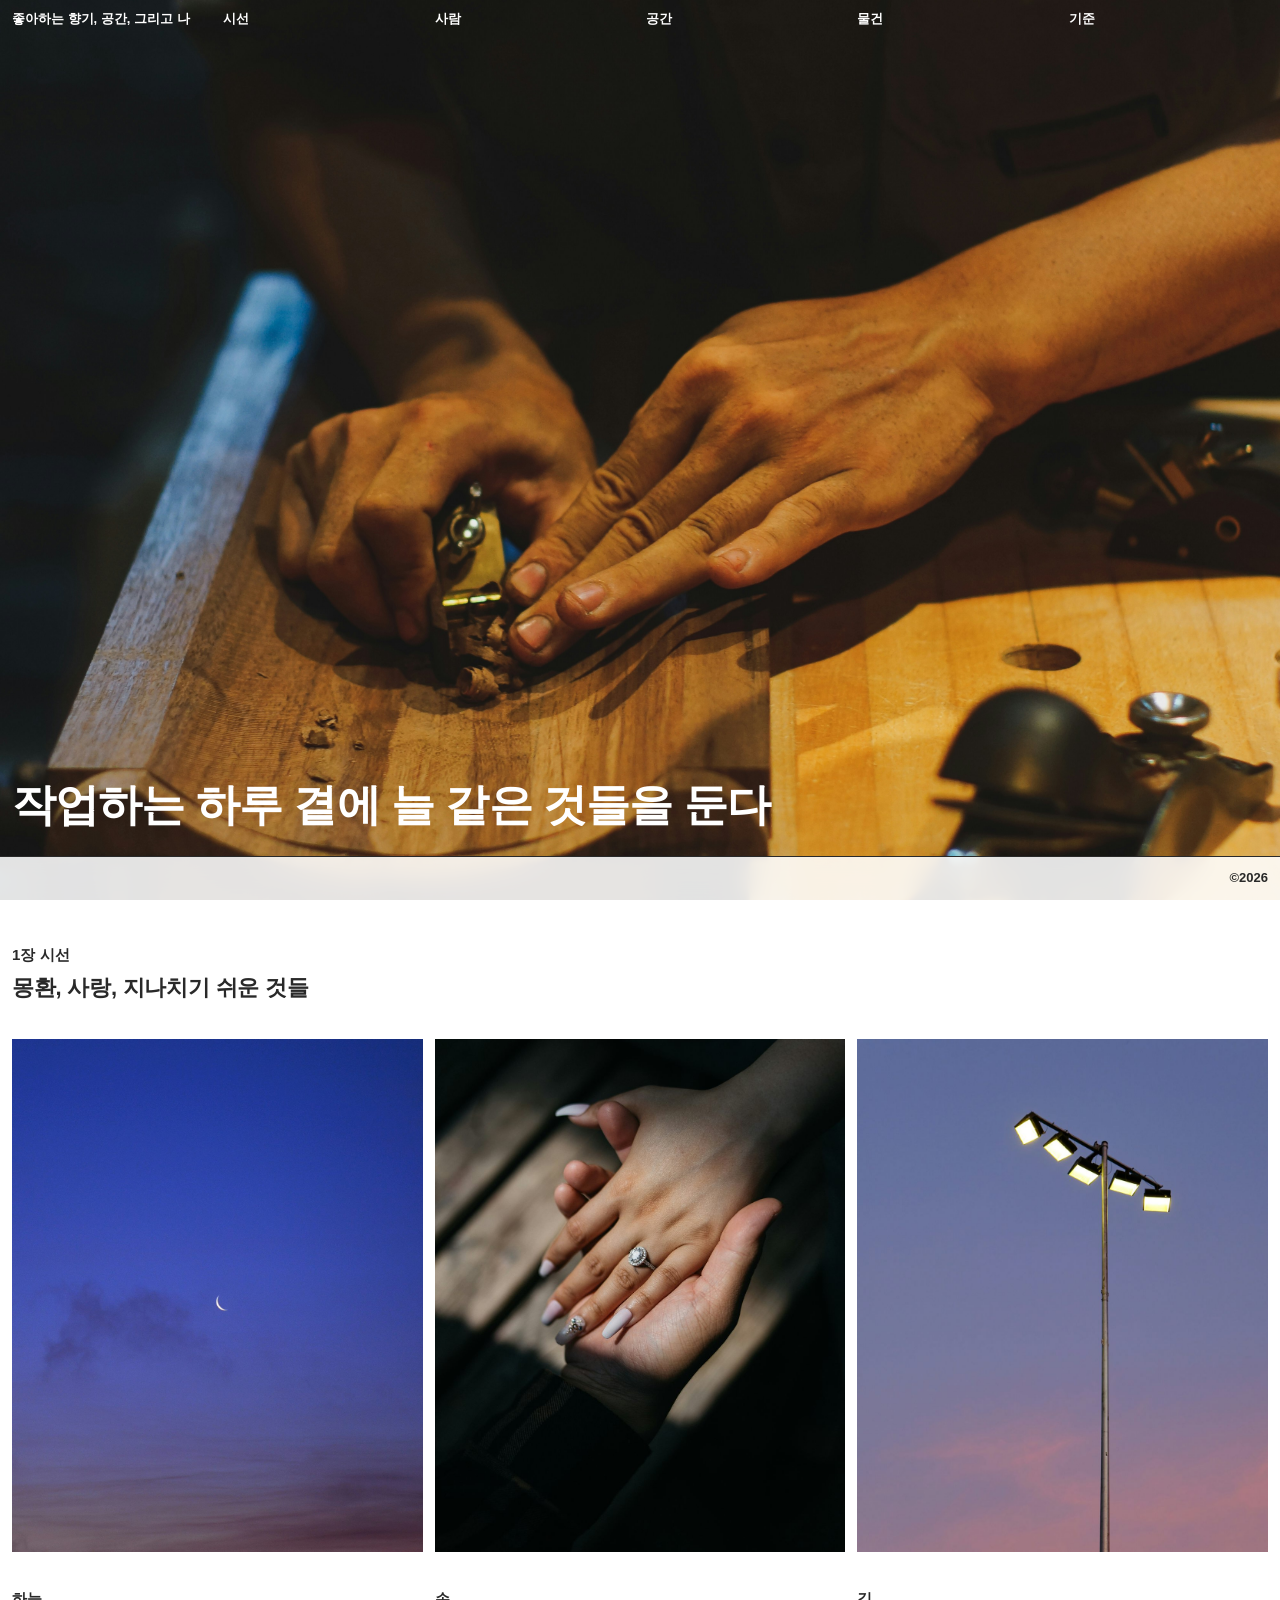
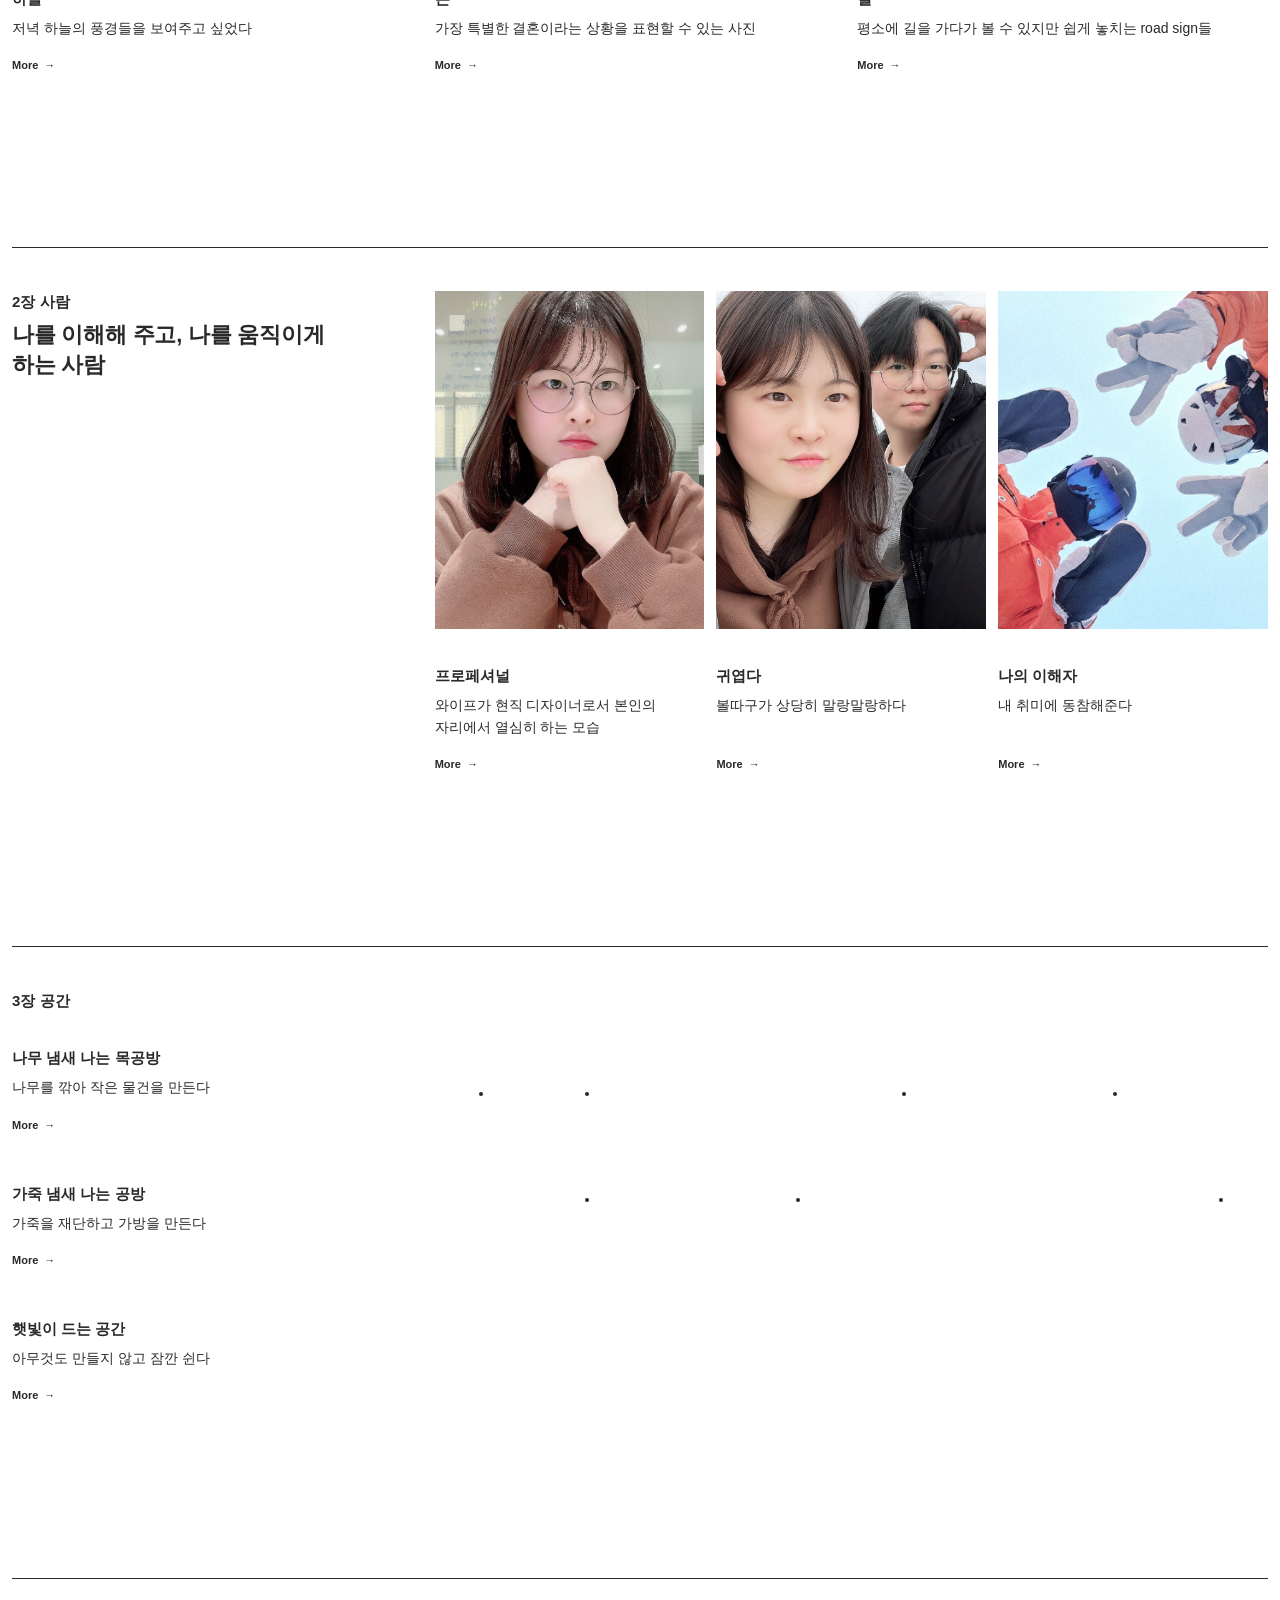
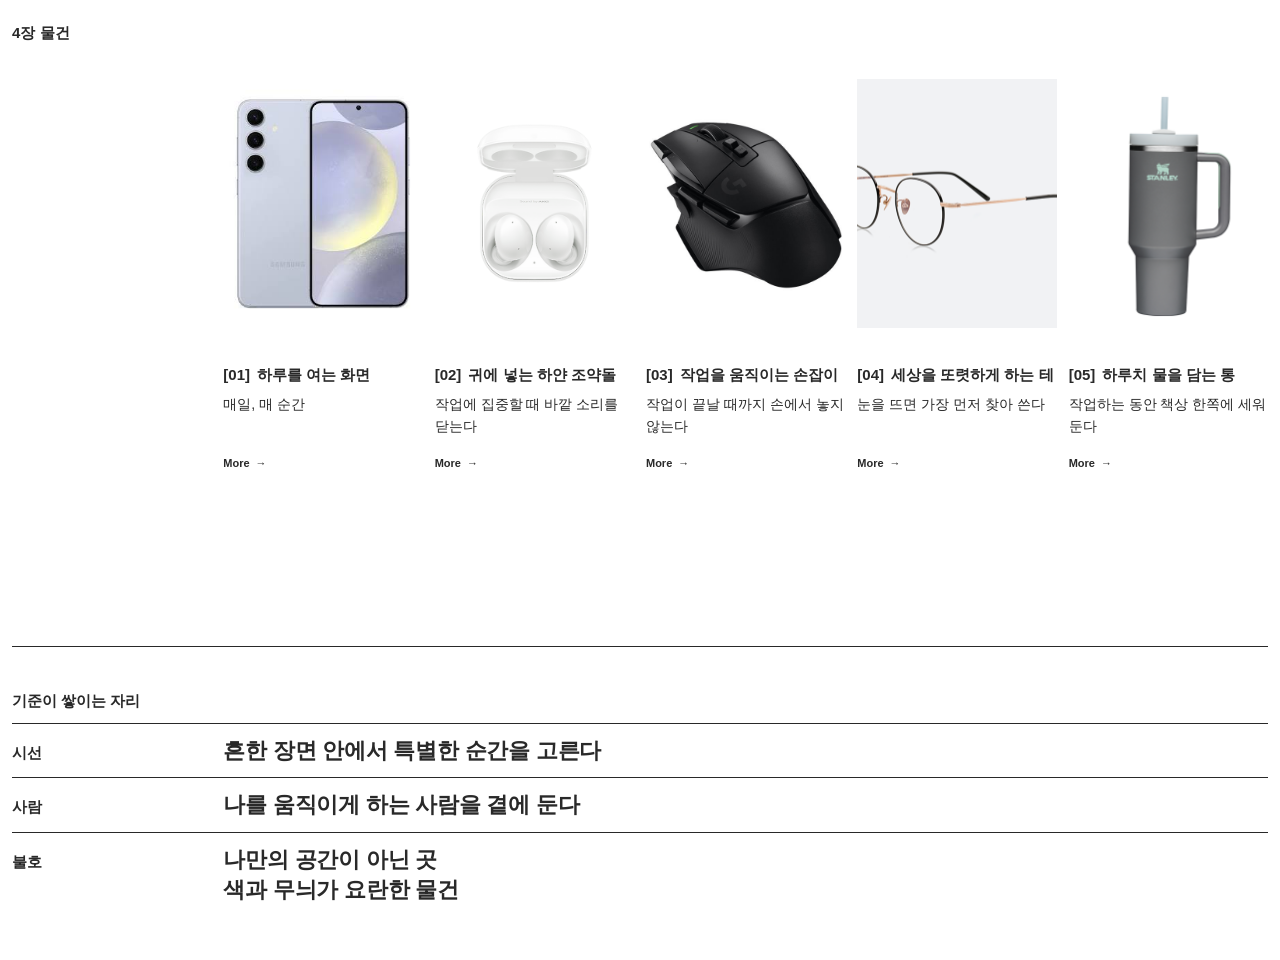
==== index.html @ 12210a61 "7주 첫 배포" ====
<!doctype html>
<html lang="ko">
<head>
<meta charset="utf-8">
<meta name="viewport" content="width=device-width, initial-scale=1">
<title>좋아하는 향기, 공간, 그리고 나 — 나의 취향 아카이브</title>
<meta name="description" content="손으로 무언가를 끝까지 만들어 보는 사람">
<meta property="og:type" content="website">
<meta property="og:title" content="좋아하는 향기, 공간, 그리고 나 — 나의 취향 아카이브">
<meta property="og:description" content="손으로 무언가를 끝까지 만들어 보는 사람">
<meta property="og:image" content="assets/space1_01.jpg">
<link rel="preconnect" href="https://fonts.googleapis.com">
<link rel="preconnect" href="https://fonts.gstatic.com" crossorigin>
<link rel="stylesheet" href="https://cdn.jsdelivr.net/gh/orioncactus/pretendard@v1.3.9/dist/web/variable/pretendardvariable-dynamic-subset.min.css">
<link rel="stylesheet" href="https://fonts.googleapis.com/css2?family=Newsreader:opsz,wght@6..72,400&family=Noto+Serif+KR:wght@400;600&family=IBM+Plex+Mono:wght@400;600&family=Nanum+Gothic+Coding:wght@400;700&family=Jua&family=Gowun+Dodum&display=swap">
<link rel="stylesheet" href="tokens.css">
<link rel="stylesheet" href="style.css">
<link rel="stylesheet" href="my-style.css">
</head>
<body>

<!-- 상단 고정 바 — 왼쪽 사이트 제목 · 오른쪽 장 메뉴 다섯 칸. 첫 화면 사진 위에선 글자색을 사진 명도로(§I-6), 본문 위에선 바탕 면 88% + 흐림(§I-5) -->
<header class="ca-gnb">
  <div class="ca-gnb-row">
    <p class="ca-gnb-name"><a href="#top">좋아하는 향기, 공간, 그리고 나</a></p>
    <nav class="ca-menu" aria-label="장">
      <a href="#s2">시선</a>
      <a href="#s3">사람</a>
      <a href="#s4">공간</a>
      <a href="#s5">물건</a>
      <a href="#s6">기준</a>
    </nav>
  </div>
</header>

<!-- ① 첫 화면 — 사진이 여백 없이 화면 가득, 그 위 아래쪽 왼쪽에 대표 제목 -->
<div class="ca-top ca-top--hero" id="top">
  <figure class="ca-hero ca-hero--full"><img src="assets/space1_01.jpg" width="4000" height="6000" alt="첫 화면 나무 냄새 나는 목공방 사진 1"></figure>
  <div class="ca-hero-t">
    <h1 class="ca-h1">작업하는 하루 곁에 늘 같은 것들을 둔다</h1>
  </div>
</div>

<main>

  <!-- ③ 1장 시선 — 묶음마다 카드 하나(사진 최대 5장). 4주 묶음 기획 의도가 한 문장뿐이라 .ca-why 하나로 둔다(카드 서브카피 · 상세 모두 이 문장) -->
  <section class="ca-sec" id="s2" aria-labelledby="s2-t">
    <div class="ca-head ca-row"><h2 class="ca-label" id="s2-t">1장 시선</h2>
      <p class="ca-lead">몽환, 사랑, 지나치기 쉬운 것들</p>
    </div>
    <div class="ca-track">
      <article class="ca-card">
        <div class="ca-cap"><h3 class="ca-name"><button class="ca-open" type="button">하늘</button></h3>
        </div>
        <div class="ca-body">
          <figure class="ca-fig"><img src="assets/w04_sky01_unknown_unknown.jpg" width="1600" height="1600" alt="1장 시선 하늘 사진 1"></figure>
          <figure class="ca-fig"><img src="assets/w04_sky02_unknown_unknown.jpg" width="1600" height="1600" alt="1장 시선 하늘 사진 2"></figure>
          <figure class="ca-fig"><img src="assets/w04_sky03_unknown_unknown.jpg" width="1554" height="1600" alt="1장 시선 하늘 사진 3"></figure>
          <figure class="ca-fig"><img src="assets/w04_sky04_unknown_unknown.jpg" width="1600" height="1600" alt="1장 시선 하늘 사진 4"></figure>
          <figure class="ca-fig"><img src="assets/w04_sky05_unknown_unknown.jpg" width="1600" height="1464" alt="1장 시선 하늘 사진 5"></figure>
          <p class="ca-why">저녁 하늘의 풍경들을 보여주고 싶었다</p>
        </div>
      </article>
      <article class="ca-card">
        <div class="ca-cap"><h3 class="ca-name"><button class="ca-open" type="button">손</button></h3>
        </div>
        <div class="ca-body">
          <figure class="ca-fig"><img src="assets/w04_hand01_unknown_unknown.jpg" width="1067" height="1600" alt="1장 시선 손 사진 1"></figure>
          <figure class="ca-fig"><img src="assets/w04_hand02_unknown_unknown.jpg" width="1068" height="1600" alt="1장 시선 손 사진 2"></figure>
          <figure class="ca-fig"><img src="assets/w04_hand03_unknown_unknown.jpg" width="1600" height="1600" alt="1장 시선 손 사진 3"></figure>
          <figure class="ca-fig"><img src="assets/w04_hand04_unknown_unknown.jpg" width="1067" height="1600" alt="1장 시선 손 사진 4"></figure>
          <figure class="ca-fig"><img src="assets/w04_hand05_unknown_unknown.jpg" width="1067" height="1600" alt="1장 시선 손 사진 5"></figure>
          <p class="ca-why">가장 특별한 결혼이라는 상황을 표현할 수 있는 사진</p>
        </div>
      </article>
      <article class="ca-card">
        <div class="ca-cap"><h3 class="ca-name"><button class="ca-open" type="button">길</button></h3>
        </div>
        <div class="ca-body">
          <figure class="ca-fig"><img src="assets/w04_road01_unknown_unknown.jpg" width="1092" height="1600" alt="1장 시선 길 사진 1"></figure>
          <figure class="ca-fig"><img src="assets/w04_road02_unknown_unknown.jpg" width="1600" height="1600" alt="1장 시선 길 사진 2"></figure>
          <figure class="ca-fig"><img src="assets/w04_road03_unknown_unknown.jpg" width="1594" height="1600" alt="1장 시선 길 사진 3"></figure>
          <figure class="ca-fig"><img src="assets/w04_road04_unknown_unknown.jpg" width="1600" height="1600" alt="1장 시선 길 사진 4"></figure>
          <figure class="ca-fig"><img src="assets/w04_road05_unknown_unknown.jpg" width="1580" height="1600" alt="1장 시선 길 사진 5"></figure>
          <p class="ca-why">평소에 길을 가다가 볼 수 있지만 쉽게 놓치는 road sign들</p>
        </div>
      </article>
    </div>
  </section>

  <!-- ④ 2장 사람 — 왼쪽 4단 = 장 이름 · 큰 문장 | 오른쪽 = 이유 카드 셋 -->
  <section class="ca-sec ca-split" id="s3" aria-labelledby="s3-t">
    <div class="ca-head ca-row"><h2 class="ca-label" id="s3-t">2장 사람</h2>
      <p class="ca-lead">나를 이해해 주고, 나를 움직이게 하는 사람</p>
    </div>
    <div class="ca-grid ca-row">
      <article class="ca-card">
        <div class="ca-cap"><h3 class="ca-name"><button class="ca-open" type="button">프로페셔널</button></h3>
          <p class="ca-when">와이프가 현직 디자이너로서 본인의 자리에서 열심히 하는 모습</p>
        </div>
        <div class="ca-body">
          <figure class="ca-fig"><img src="assets/w05_kakaotalk_20260929_103738686_18.jpg" width="2800" height="1576" alt="2장 사람 프로페셔널 사진 1"></figure>
          <p class="ca-why">그 모습을 보면 나도 자극을 받아 열심히 하게 된다</p>
        </div>
      </article>
      <article class="ca-card">
        <div class="ca-cap"><h3 class="ca-name"><button class="ca-open" type="button">귀엽다</button></h3>
          <p class="ca-when">볼따구가 상당히 말랑말랑하다</p>
        </div>
        <div class="ca-body">
          <figure class="ca-fig"><img src="assets/w05_kakaotalk_20260929_104147875_10.jpg" width="3840" height="2160" alt="2장 사람 귀엽다 사진 1"></figure>
          <p class="ca-why">다람쥐 같다</p>
        </div>
      </article>
      <article class="ca-card">
        <div class="ca-cap"><h3 class="ca-name"><button class="ca-open" type="button">나의 이해자</button></h3>
          <p class="ca-when">내 취미에 동참해준다</p>
        </div>
        <div class="ca-body">
          <figure class="ca-fig"><img src="assets/w05_kakaotalk_20260929_104147875_21.png" width="1182" height="934" alt="2장 사람 나의 이해자 사진 1"></figure>
          <p class="ca-why">나의 취미, 생각, 성격 등을 이해해주고 배려해주는 것이 너무 고맙다</p>
        </div>
      </article>
    </div>
  </section>

  <!-- ⑤ 3장 공간 — 왼쪽 공간 목록(이름 · 서브카피 · More) | 오른쪽 사진을 작은 정사각 칸에 흩어 둠. 칸 클릭 → 상세 -->
  <section class="ca-sec" id="s4" aria-labelledby="s4-t">
    <div class="ca-head ca-row"><h2 class="ca-label" id="s4-t">3장 공간</h2>
    </div>
    <div class="ca-track" data-scatter>
      <article class="ca-card">
        <div class="ca-cap"><h3 class="ca-name"><button class="ca-open" type="button">나무 냄새 나는 목공방</button></h3>
          <p class="ca-when">나무를 깎아 작은 물건을 만든다</p>
        </div>
        <div class="ca-body">
          <figure class="ca-fig"><img src="assets/space1_01.jpg" width="4000" height="6000" alt="3장 공간 나무 냄새 나는 목공방 사진 1"></figure>
          <figure class="ca-fig"><img src="assets/space1_02.jpg" width="736" height="1097" alt="3장 공간 나무 냄새 나는 목공방 사진 2"></figure>
          <figure class="ca-fig"><img src="assets/space1_03.jpg" width="3456" height="5184" alt="3장 공간 나무 냄새 나는 목공방 사진 3"></figure>
          <p class="ca-why">깎던 물건이 거의 다 모양을 갖췄을 때
완성되어 가는 게 눈에 보이는 뿌듯함을 느끼고 싶어서</p>
        </div>
      </article>
      <article class="ca-card">
        <div class="ca-cap"><h3 class="ca-name"><button class="ca-open" type="button">가죽 냄새 나는 공방</button></h3>
          <p class="ca-when">가죽을 재단하고 가방을 만든다</p>
        </div>
        <div class="ca-body">
          <figure class="ca-fig"><img src="assets/space2_01.jpg" width="408" height="728" alt="3장 공간 가죽 냄새 나는 공방 사진 1"></figure>
          <p class="ca-why">마지막 바느질 한 땀을 남겨 두었을 때
끝내기 직전의 설렘을 조금 더 붙잡고 싶어서</p>
        </div>
      </article>
      <article class="ca-card">
        <div class="ca-cap"><h3 class="ca-name"><button class="ca-open" type="button">햇빛이 드는 공간</button></h3>
          <p class="ca-when">아무것도 만들지 않고 잠깐 쉰다</p>
        </div>
        <div class="ca-body">
          <figure class="ca-fig"><img src="assets/space3_01.jpg" width="735" height="905" alt="3장 공간 햇빛이 드는 공간 사진 1"></figure>
          <figure class="ca-fig"><img src="assets/space3_02.jpg" width="666" height="1000" alt="3장 공간 햇빛이 드는 공간 사진 2"></figure>
          <figure class="ca-fig"><img src="assets/space3_03.jpg" width="4160" height="6240" alt="3장 공간 햇빛이 드는 공간 사진 3"></figure>
          <p class="ca-why">다음 작업을 시작하기 전, 머리를 비우고 싶을 때
햇빛을 받으며 일상의 피로를 풀고 싶어서</p>
        </div>
      </article>
    </div>
  </section>

  <!-- ⑥ 4장 물건 — 카드 다섯, 타이틀 앞 [01]은 시스템이 붙인다. 사진 한마디(figcaption)는 상세에서만 보인다 -->
  <section class="ca-sec" id="s5" aria-labelledby="s5-t">
    <div class="ca-head ca-row"><h2 class="ca-label" id="s5-t">4장 물건</h2>
    </div>
    <div class="ca-track" data-index>
      <article class="ca-card">
        <div class="ca-cap"><h3 class="ca-name"><button class="ca-open" type="button">하루를 여는 화면</button></h3>
          <p class="ca-when">매일, 매 순간</p>
        </div>
        <div class="ca-body">
          <figure class="ca-fig"><img src="assets/obj1_01.jpg" width="547" height="365" alt="4장 물건 하루를 여는 화면 사진 1"><figcaption>연보라 뒷면, 세 개의 눈</figcaption></figure>
          <figure class="ca-fig"><img src="assets/obj1_02.jpg" width="594" height="1176" alt="4장 물건 하루를 여는 화면 사진 2"><figcaption>손에 쥐는 옆선</figcaption></figure>
          <p class="ca-why">하루의 시작과 끝을 이걸로 열고 닫아서</p>
        </div>
      </article>
      <article class="ca-card">
        <div class="ca-cap"><h3 class="ca-name"><button class="ca-open" type="button">귀에 넣는 하얀 조약돌</button></h3>
          <p class="ca-when">작업에 집중할 때 바깥 소리를 닫는다</p>
        </div>
        <div class="ca-body">
          <figure class="ca-fig"><img src="assets/obj2_01.png" width="600" height="600" alt="4장 물건 귀에 넣는 하얀 조약돌 사진 1"><figcaption>뚜껑을 연 순간</figcaption></figure>
          <figure class="ca-fig"><img src="assets/obj2_02.jpg" width="750" height="750" alt="4장 물건 귀에 넣는 하얀 조약돌 사진 2"><figcaption>귀에 들어가기 직전</figcaption></figure>
          <p class="ca-why">귀에 넣는 순간 어디든 나만의 공간이 되어서</p>
        </div>
      </article>
      <article class="ca-card">
        <div class="ca-cap"><h3 class="ca-name"><button class="ca-open" type="button">작업을 움직이는 손잡이</button></h3>
          <p class="ca-when">작업이 끝날 때까지 손에서 놓지 않는다</p>
        </div>
        <div class="ca-body">
          <figure class="ca-fig"><img src="assets/obj3_01.jpg" width="640" height="640" alt="4장 물건 작업을 움직이는 손잡이 사진 1"><figcaption>비스듬히 본 곡선</figcaption></figure>
          <figure class="ca-fig"><img src="assets/obj3_02.webp" width="2500" height="2160" alt="4장 물건 작업을 움직이는 손잡이 사진 2"><figcaption>초록 불이 켜진 순간</figcaption></figure>
          <p class="ca-why">끝까지 해내는 동안 작업을 이걸로 움직여서</p>
        </div>
      </article>
      <article class="ca-card">
        <div class="ca-cap"><h3 class="ca-name"><button class="ca-open" type="button">세상을 또렷하게 하는 테</button></h3>
          <p class="ca-when">눈을 뜨면 가장 먼저 찾아 쓴다</p>
        </div>
        <div class="ca-body">
          <figure class="ca-fig"><img src="assets/obj4_01.png" width="1000" height="1000" alt="4장 물건 세상을 또렷하게 하는 테 사진 1"><figcaption>금빛 다리, 검은 테</figcaption></figure>
          <figure class="ca-fig"><img src="assets/obj4_02.jpg" width="860" height="860" alt="4장 물건 세상을 또렷하게 하는 테 사진 2"><figcaption>같은 모양, 다른 세 색</figcaption></figure>
          <p class="ca-why">이걸 써야 세상이 제대로 보여서</p>
        </div>
      </article>
      <article class="ca-card">
        <div class="ca-cap"><h3 class="ca-name"><button class="ca-open" type="button">하루치 물을 담는 통</button></h3>
          <p class="ca-when">작업하는 동안 책상 한쪽에 세워 둔다</p>
        </div>
        <div class="ca-body">
          <figure class="ca-fig"><img src="assets/obj5_01.png" width="1000" height="1000" alt="4장 물건 하루치 물을 담는 통 사진 1"><figcaption>가득 채운 아침</figcaption></figure>
          <figure class="ca-fig"><img src="assets/obj5_02.jpg" width="800" height="500" alt="4장 물건 하루치 물을 담는 통 사진 2"><figcaption>나란히 선 세 개의 통</figcaption></figure>
          <p class="ca-why">한 번 채우면 작업이 끝날 때까지 다시 일어나지 않아도 돼서</p>
        </div>
      </article>
    </div>
  </section>

  <!-- ⑦ 기준이 쌓이는 자리 — 장 키워드별 기준 한 줄. 6주(공간) 기준 한 줄은 미정이라 줄째 비움. 7주(물건)는 회고 뒤 채움 -->
  <section class="ca-sec" id="s6" aria-labelledby="s6-t">
    <div class="ca-head ca-row"><h2 class="ca-label" id="s6-t">기준이 쌓이는 자리</h2></div>
    <dl class="ca-rows">
      <div class="ca-r ca-row"><dt>시선</dt><dd>흔한 장면 안에서 특별한 순간을 고른다</dd></div>
      <div class="ca-r ca-row"><dt>사람</dt><dd>나를 움직이게 하는 사람을 곁에 둔다</dd></div>
      <!-- 7주 기준 줄: 회고 뒤 <div class="ca-r ca-row"><dt>물건</dt><dd>…</dd></div> 로 되살림 -->
      <div class="ca-r ca-row"><dt>불호</dt><dd>나만의 공간이 아닌 곳<br>색과 무늬가 요란한 물건</dd></div>
    </dl>
  </section>
</main>

<!-- 하단 고정 바 — Email · Instagram 칸은 주제카드/07주.md 칸 배정표대로 기본 삭제(공개 주소라 연락처를 싣지 않음). ©연도만 -->
<footer class="ca-bar-b">
  <p class="ca-gnb-c" lang="en">©2026</p>
</footer>

<script src="sig.js"></script>
</body>
</html>
---- tokens.css ----
/* 카드형 · tokens.css v2.0 (아카이브 전체 시스템)
   레퍼런스 Jack McEntee (jackentee.com) 홈 · List · Info · 작업 상세 실측값(2026-10-07) → EXTRACTION.md §1.
   학생은 이 파일을 고치지 않는다. hex 는 이 파일과 my-style.css 에만 있다.
   색(--ca-paper 등)은 sig.js 가 --my-bg / --my-point 에서 다시 계산해 덮어쓴다. 아래 색은 JS 가 없을 때의 대체값. */
:root {
  /* ── 레퍼런스 원색 (body 배경 · --black) ── */
  --ca-ref-paper: #FFFFFF;   /* body rgb(255,255,255) */
  --ca-ref-ink: #292929;     /* 글자·선 --black rgb(41,41,41) */

  /* ── 색 (sig.js 가 덮어쓴다) ── */
  --ca-paper: var(--ca-ref-paper);
  --ca-ink: var(--ca-ref-ink);
  --ca-point: var(--ca-ref-ink);       /* 원본에 포인트 색 없음 → 기본은 먹 */
  --ca-on-point: var(--ca-ref-paper);
  --ca-plane: color-mix(in srgb, var(--ca-ink) 6%, var(--ca-paper));   /* 사진 없는 판 */

  /* ── 선 ── */
  --ca-hair: 1px;            /* .5px solid (1배 화면에서 1px) */
  --ca-bar: 2px;             /* 진행 막대 · 고른 칸 선 1.25px */
  --ca-dim: .5;              /* 열리지 않은 카드 캡션 opacity .5 */

  /* ── 판 · 격자 ── */
  --ca-gut: 12px;            /* 화면 가장자리 padding 12px (1280 · 390 같음) */
  --ca-cols: 12;             /* 12단 격자 — 단 폭 = (100vw − 2×gut − 11×gap) / 12 = 1280에서 93.67px. 원본 4열 = 3단. 390은 4단(style.css) */
  --ca-gap: 12px;            /* 4열 grid gap 12px */
  --ca-menu-h: 39px;         /* 하단 고정 메뉴 높이 38.5px */

  /* ── 그룹핑 간격 (브리프 §I-1) — 장 안 최대 = s2, 장 사이 = s3 ≥ 장 안 최대 × 4 (2026-10-07 regroup) ── */
  --ca-s1: 12px;             /* 라벨↔내용 (캡션 padding 12px) */
  --ca-s2: 36px;             /* 장 안 블록 사이 (머리 줄 → 카드 줄 → 큰 문장). 장 안에서 이보다 큰 간격은 쓰지 않는다 */
  --ca-s3: 160px;            /* 장 사이만 (원 홈 작업 사이 256px → 한글 판면 160). 이전 96 은 장 안 108 보다 작아 장 경계가 사라졌다 */

  /* ── 장 머리 2단계 — 선·사진과의 거리는 넓게, 같은 묶음 안 글끼리는 좁게 ── */
  --ca-hd1: 44px;            /* 장 시작 굵은 선 ↔ 장 이름 (390 30) */
  --ca-hd2: 8px;             /* 장 이름 ↔ 큰 문장 */

  /* ── 카드 안 간격 3단계 (2026-10-07 교수 지시) — 사진–글 > 설명–More > 제목–설명 ── */
  --ca-c1: 36px;             /* 사진 ↔ 제목(글 묶음) — 넓게 (390 26) */
  --ca-c2: 8px;              /* 제목 ↔ 설명(본 것·해석) — 좁게, 한 묶음 */
  --ca-c3: 16px;             /* 설명 ↔ More — 중간 */
  --ca-sub: 14px; --ca-sub-lh: 1.6;   /* 카드 서브카피 — 모든 카드 같은 단계, 2줄 상한 */
  --ca-gnb-h: 41px;          /* 상단 고정 바 높이 (sig.js 가 실제 높이로 덮어쓴다) */

  /* ── 글자 (1280 / 390 은 style.css) — 한글 값. 영문 라벨 값은 따로 ── */
  --ca-h1: 44px;  --ca-h1-lh: 1.25;  --ca-h1-ls: -.02em;   /* 원 Info 문장 51.2/51.2 */
  --ca-list: 56px; --ca-list-lh: 1.15; --ca-list-ls: -.02em; /* 원 List 76.8/69.12 */
  --ca-state: 32px; --ca-state-lh: 1.35;                    /* 원 상세 리드 25.6 ~ 문장 51.2 사이 */
  --ca-d-why: 40px; --ca-d-why-lh: 1.3;                     /* 상세 큰 문장 (원 51.2) */
  --ca-lead: 22px; --ca-lead-lh: 1.55;                      /* 장 문장 (원 리드 25.6/28.16) */
  --ca-body: 15px; --ca-body-lh: 1.7;                       /* 본문 (원 12/14.4 → 한글 본문) */
  --ca-name: 15px; --ca-name-lh: 1.4;                       /* 캡션 이름 (원 12px 대문자 세리프) */
  --ca-when: 13px; --ca-when-lh: 1.55;                      /* 캡션 둘째 줄 (원 12px 고딕 분류) */
  --ca-label: 13px;                                         /* 영문 고정 라벨 (원 12/13.2) */
  --ca-bar-lh: 1.1;  --ca-bar-ls: 0;                        /* 위·아래 고정 바 글자 — 두 바가 같은 값을 쓴다 */
  --ca-num: 11px;                                           /* [01] (원 10~12px 세리프 숫자) */
  --ca-small: 12px;

  /* ── 움직임 (원 --easing_1 · --easing_2) ── */
  --ca-e1: cubic-bezier(.3, 0, .2, .9);
  --ca-e2: cubic-bezier(.45, .22, 0, .95);
  --ca-t-slide: .85s;        /* project_wrapper left·width */
  --ca-t-cap: .5s;           /* 캡션 opacity */
  --ca-t-fade: .35s;         /* 사진 opacity · 화면 바꿈 cross_fade */
  --ca-t-line: .25s;         /* 메뉴·필터 선 */
  --ca-t-nudge: .35s;        /* 메뉴 글자 6px 밀림 */
  --ca-delay: .55s;          /* 사진 등장 지연 .55/.6/.65 */
}
---- style.css ----
/* 카드형 · style.css v2.0 — 구성. 값은 tokens.css, 학생 값은 my-style.css, 동작은 sig.js.
   Jack McEntee 의 규칙: 12px 가장자리 · 4열 12px 격자 · 캡션(이름 / 둘째 줄) + 아래 선 · 원본 비율 사진(자르지 않음) ·
   열린 카드 하나만 3열로 · 큰 문장 · 화면 아래 고정 메뉴. 색 hex 0, 서체는 아래 짝에서만. */

/* ── 서체 짝 (--my-type → html.t-*) — 본문 기본 고딕(§I-4) ── */
:root { --ca-f-head: 'Pretendard Variable', Pretendard, sans-serif; --ca-f-body: 'Pretendard Variable', Pretendard, sans-serif;
  --ca-f-num: 'Newsreader', 'Noto Serif KR', serif; --ca-w-head: 600; --ca-w-disp: 700; --ca-w-body: 400; }
.t-serif { --ca-f-head: 'Noto Serif KR', serif; --ca-f-body: 'Noto Serif KR', serif; --ca-w-disp: 600; }
.t-mono { --ca-f-head: 'IBM Plex Mono', 'Nanum Gothic Coding', monospace; --ca-f-body: 'IBM Plex Mono', 'Nanum Gothic Coding', monospace; --ca-f-num: 'IBM Plex Mono', monospace; --ca-w-disp: 600; }
.t-hand { --ca-f-head: 'Jua', sans-serif; --ca-f-body: 'Gowun Dodum', sans-serif; --ca-w-head: 400; --ca-w-disp: 400; }

/* ── 390 크기 · 밀도 ── */
@media (max-width: 768px) {
  :root { --ca-h1: 30px; --ca-h1-lh: 1.35; --ca-list: 34px; --ca-list-lh: 1.2; --ca-state: 22px; --ca-d-why: 26px; --ca-d-why-lh: 1.4;
    --ca-lead: 18px; --ca-body: 14px; --ca-s1: 10px; --ca-s2: 30px; --ca-s3: 104px; --ca-c1: 26px; --ca-hd1: 30px; }
}
.d0 { --ca-gap: 20px; --ca-s1: 16px; --ca-s2: 48px; --ca-s3: 192px; }
.d2 { --ca-gap: 8px; --ca-s1: 8px; --ca-s2: 24px; --ca-s3: 128px; --ca-name: 16px; --ca-when: 14px; --ca-body: 16px; --ca-lead: 24px; }
@media (max-width: 768px) { .d0 { --ca-s3: 128px; } .d2 { --ca-s3: 88px; --ca-lead: 19px; } }

/* ── 바탕 ── */
*, *::before, *::after { box-sizing: border-box; }
html { background: var(--ca-paper); -webkit-text-size-adjust: 100%; scroll-behavior: auto; }
body { margin: 0; background: var(--ca-paper); color: var(--ca-ink); font: var(--ca-w-body) var(--ca-body)/var(--ca-body-lh) var(--ca-f-body);
  word-break: keep-all; overflow-wrap: break-word; -webkit-font-smoothing: antialiased; overflow-x: clip; padding-bottom: var(--ca-menu-h); }   /* --ca-menu-h = 하단 고정 바 실제 높이(sig.js). 마지막 장은 바 위 선에 붙어 닫힌다 */
h1, h2, h3, p, figure, ol, ul, dl, dd { margin: 0; padding: 0; }
ol, ul { list-style: none; }
a { color: inherit; text-decoration: none; }
button { font: inherit; color: inherit; background: none; border: 0; padding: 0; margin: 0; text-align: left; cursor: pointer; }
img { display: block; width: 100%; height: auto; }
::selection { background: var(--ca-ink); color: var(--ca-paper); }
:focus-visible { outline: 2px solid var(--ca-point); outline-offset: 3px; }
.note { font: 400 var(--ca-small)/1.5 var(--ca-f-body); padding: 0 var(--ca-gut) 12px; opacity: var(--ca-soft, .7); }
section[id], header[id], div[id] { scroll-margin-top: calc(var(--ca-gnb-h) + 12px); }   /* 앵커 이동 때 상단 고정 바에 가리지 않게 */

/* 공통 4열 줄 */
.ca-row { display: grid; grid-template-columns: repeat(4, minmax(0, 1fr)); gap: var(--ca-gap); align-items: start; }
.ca-n { font: 400 var(--ca-num)/1.3 var(--ca-f-num); letter-spacing: .02em; font-variant-numeric: tabular-nums; white-space: nowrap; }
.ca-lbl { font: var(--ca-w-head) var(--ca-label)/1.3 var(--ca-f-head); }

/* ── ① 첫 화면 (원 Info: 위 캡션 줄 → 큰 문장 → 사진) ── */
.ca-top { padding: var(--ca-s1) var(--ca-gut) 0; }
.ca-top .ca-row > * { padding-bottom: var(--ca-s1); border-bottom: var(--ca-hair) solid var(--ca-ink); min-height: 100%; }
.ca-h1 { margin-top: var(--ca-s1); max-width: 1100px; font: var(--ca-w-disp) var(--ca-h1-fit, var(--ca-h1))/var(--ca-h1-lh) var(--ca-f-head); letter-spacing: var(--ca-h1-ls); text-wrap: balance; }
.ca-hero { margin-top: calc(var(--ca-s2) * 2); }
.ca-hero.is-tall { width: calc((100% - var(--ca-gap)) / 2); }
.ca-hero img { object-fit: contain; }
/* 첫 화면 사진: 여백 없이 화면 가득으로 시작 (2026-10-07 교수 지시) */
.ca-hero.ca-hero--full { margin: 0; width: 100%; height: 100vh; height: 100svh; }
.ca-hero.ca-hero--full img { display: block; width: 100%; height: 100%; object-fit: cover; }
.ca-top--hero { position: relative; height: 100vh; height: 100svh; padding: 0; overflow: hidden; }
.ca-top--hero .ca-hero--full { position: absolute; inset: 0; height: 100%; }
/* 히어로 글자 층 — 위 캡션 줄 · 아래쪽 왼쪽 대표 제목(하단 메뉴 높이 + 24px 위). 색은 sig.js 가 사진 명도로(--ca-hero-c), 애매하면 바탕색 판(.is-plate) */
.ca-hero-t { position: absolute; inset: 0; z-index: 1; display: flex; flex-direction: column; padding: var(--ca-s1) var(--ca-gut) calc(var(--ca-menu-h) + 24px); color: var(--ca-paper); }
.ca-hero-t .ca-row > *, .ca-hero-t .ca-h1 { color: var(--ca-hero-c, inherit); }
.ca-top--hero .ca-row > * { border-bottom-color: currentColor; }
.ca-hero-t .ca-h1 { margin-top: auto; }
.ca-hero-t .ca-row.is-plate { margin: calc(var(--ca-s1) * -1) calc(var(--ca-gut) * -1) 0; padding: var(--ca-s1) var(--ca-gut) 0; background: var(--ca-paper); }
.ca-hero-t .ca-row.is-plate > * { color: var(--ca-ink); }
.ca-h1-in { -webkit-box-decoration-break: clone; box-decoration-break: clone; }
.ca-h1.is-plate { color: var(--ca-ink); }
.ca-h1.is-plate .ca-h1-in { background: var(--ca-paper); padding: 0 .12em; margin-left: -.12em; }   /* 줄마다 바탕색 판(그라데이션 없음) */
.ca-top--hero + main > .ca-sec:first-child { margin-top: var(--ca-s3); }

/* ── 장 공통 머리 (모든 장 같은 문법: 위 굵은 선(진행 막대·현재 메뉴와 같은 2px) → 장 이름 → 장 문장, 왼쪽에 위아래로 쌓기 → 아래 선) ── */
.ca-sec { margin-top: var(--ca-s3); padding: 0 var(--ca-gut); }   /* 장 사이 = s3 만. 장 안은 s2 이하 */
.ca-head { display: block; padding-top: var(--ca-hd1); border-top: var(--ca-hair) solid var(--ca-ink); }   /* 2026-10-07 교수 지시: 장 구분선 더 얇게 2px → 1px */   /* 장 머리: 굵은 선 —(넓게 hd1)— [장 이름 —(좁게 hd2)— 큰 문장] */   /* 장 머리 선 = 위 2px 하나만(아래 선 삭제, 2026-10-07) */
.ca-label { font: var(--ca-w-head) var(--ca-name)/var(--ca-name-lh) var(--ca-f-head); }
.ca-lead { margin-top: var(--ca-hd2); font: var(--ca-w-head) var(--ca-lead)/var(--ca-lead-lh) var(--ca-f-head); letter-spacing: -.01em; max-width: 36em; text-wrap: pretty; }

/* (들어가는 말 장 목록 .ca-list 는 2026-10-07 삭제 — 하단 고정 메뉴가 대신한다) */

/* ── 카드 (모든 장 같은 부품: 캡션 → 사진 1~2장 원본 비율 → 글) ── */
.ca-cap { position: relative; padding-bottom: var(--ca-s1); cursor: pointer; }   /* 캡션과 사진 사이 선 없음 — 간격(s1)만(2026-10-07). 진행 막대(.ca-timer)만 캡션 아래에 찬다 */
.ca-name { font: var(--ca-w-head) var(--ca-name)/var(--ca-name-lh) var(--ca-f-head); letter-spacing: -.005em; }
.ca-open { position: relative; display: block; width: 100%; }
.ca-open::after { content: ""; position: absolute; inset: -10px 0; }   /* 누르는 면 41px — 배치·간격에는 영향 없음 */
.ca-when { margin-top: var(--ca-c2); font: var(--ca-w-body) var(--ca-when)/var(--ca-when-lh) var(--ca-f-body); }
.ca-body { display: grid; grid-template-columns: repeat(3, minmax(0, 1fr)); gap: var(--ca-gap); align-items: start; padding-top: var(--ca-c1); }   /* 4장 줄: 캡션(위) ↔ 사진 = c1 */
.ca-figs { display: contents; }
.ca-fig { min-width: 0; cursor: pointer; }
.ca-fig:nth-of-type(n+3) { display: none; }              /* 카드에는 앞 두 장, 나머지는 상세에서 */
.ca-fig img { object-fit: contain; }
.ca-fig figcaption { display: none; }                    /* 사진 한마디는 상세에서 */
.ca-txt { grid-column: span var(--ca-why-span, 1); min-width: 0; }
.ca-why { max-width: 36em; font: var(--ca-w-body) var(--ca-body)/var(--ca-body-lh) var(--ca-f-body); white-space: pre-line; }
.ca-more { display: inline-flex; align-items: center; gap: 8px; min-height: 44px; margin-top: calc(var(--ca-c3) - 12px); font: var(--ca-w-head) var(--ca-label)/1.3 var(--ca-f-head); }
.ca-more::after { content: "→"; transition: transform var(--ca-t-nudge) var(--ca-e2); }
@media (hover: hover) { .ca-more:hover::after { transform: translateX(6px); } }
.ca-timer { position: absolute; left: 0; bottom: calc(var(--ca-bar) / -2); width: 100%; height: var(--ca-bar); background: var(--ca-ink); transform: scaleX(0); transform-origin: 0 50%; pointer-events: none; }

/* 카드 줄 (track) — 4열 위 한 장만 3열로, 다음 장은 넷째 열에 흐리게 */
.ca-track { position: relative; margin-top: var(--ca-s2); height: var(--ca-track-h, auto); overflow: hidden; }
.ca-track .ca-card { position: absolute; top: 0; left: var(--x, 0); width: var(--w, 25%); }
.is-ready .ca-track .ca-card { transition: left var(--ca-t-slide) var(--ca-e2), width var(--ca-t-slide) var(--ca-e2); }
.is-ready .ca-track .ca-card.is-jump { transition: none; }
.ca-track .ca-name, .ca-track .ca-when { opacity: var(--ca-dim); transition: opacity var(--ca-t-cap) var(--ca-e1); }
.ca-track .ca-card:is(.is-on, .is-next) .ca-name, .ca-track .ca-card:is(.is-on, .is-next) .ca-when { opacity: 1; }
.ca-track .ca-body { opacity: 0; visibility: hidden; transition: opacity var(--ca-t-fade) var(--ca-e1), visibility 0s linear var(--ca-t-fade); }
.ca-track .ca-card.is-on .ca-body { opacity: 1; visibility: visible; transition: opacity var(--ca-t-fade) var(--ca-e1) var(--ca-delay), visibility 0s; }
/* 넷째 열 '다음' 카드(항목 4개 이상 줄) — 흐리게 가리지 않고 사진 한 장 + 글 전부. 줄 높이는 sig.js 가 이 모양까지 재서 잘리지 않게 */
.ca-track .ca-card.is-next .ca-body { opacity: 1; visibility: visible; grid-template-columns: minmax(0, 1fr); transition: opacity var(--ca-t-fade) var(--ca-e1) var(--ca-delay), visibility 0s; }
.ca-track .ca-card.is-next .ca-fig:nth-of-type(n+2) { display: none; }
.ca-track .ca-card.is-next .ca-txt { grid-column: auto; }

.ca-track .ca-card.is-on .ca-timer.is-run { animation: ca-timer var(--ca-auto, 5s) linear forwards; }
.ca-track.is-paused .ca-timer.is-run { animation-play-state: paused; }
.ca-track .ca-card.is-on.is-still .ca-timer { transform: scaleX(1); }
@keyframes ca-timer { to { transform: scaleX(1); } }

/* 카드 격자 (2장 사람) — 모두 열린 4열: 1열 소개(About) + 이유 카드 셋(사진 먼저 → 이유 묶음, 위 '모두 연 카드' 규칙) */
.ca-grid { margin-top: var(--ca-s2); }
.ca-grid .ca-body { grid-template-columns: 1fr; }
.ca-grid .ca-txt { grid-column: auto; }
.ca-grid .ca-fig:nth-of-type(n+2) { display: none; }
.ca-intro { font: var(--ca-w-body) var(--ca-body)/var(--ca-body-lh) var(--ca-f-body); }
.ca-grid > .ca-intro, .ca-grid > .ca-card { align-self: start; }

/* 큰 문장 줄 (가져올 한 가지 · 공통점 · 기준 공통점) */
.ca-state { margin-top: var(--ca-s2); padding-top: var(--ca-s1); border-top: var(--ca-hair) solid var(--ca-ink); align-items: first baseline; }
.ca-state .ca-lbl { grid-column: 1; }
.ca-state-t { grid-column: 2 / span 3; font: var(--ca-w-disp) var(--ca-state)/var(--ca-state-lh) var(--ca-f-head); letter-spacing: -.015em; max-width: 30em; text-wrap: pretty; }

/* ── 기준이 쌓이는 자리 — 주차별 줄 (원 List 줄 리듬) ── */
.ca-rows { margin-top: var(--ca-s1); }   /* 머리 → 첫 행도 행과 같은 리듬(2026-10-07) */
.ca-r { padding: var(--ca-s1) 0; border-bottom: var(--ca-hair) solid var(--ca-ink); align-items: first baseline; }
.ca-r:first-child { border-top: var(--ca-hair) solid var(--ca-ink); }   /* 모든 행 같은 높이 · 위아래 선 한 겹씩 */
.ca-r dt { grid-column: 1; font: var(--ca-w-head) var(--ca-name)/var(--ca-name-lh) var(--ca-f-head); }
.ca-wk { margin-left: .5em; font: var(--ca-w-body) var(--ca-num)/1 var(--ca-f-body); opacity: var(--ca-soft, .7); }   /* 주차는 작은 보조 표기 — 줄 이름은 장 키워드 */
.ca-r dd { grid-column: 2 / span 3; font: var(--ca-w-head) var(--ca-lead)/var(--ca-lead-lh) var(--ca-f-head); letter-spacing: -.01em; max-width: 36em; }

/* (끝줄 .ca-foot 는 2026-10-07 삭제 — 내용은 상단 고정 바 .ca-gnb 로 옮김) */


/* ── 상세 (카드를 누르면 바탕색으로 덮였다가 상세가 선다 — 원 작업 페이지) ── */
.ca-detail { position: fixed; inset: 0; z-index: 90; overflow-y: auto; overscroll-behavior: contain; background: var(--ca-paper); color: var(--ca-ink);
  opacity: 0; visibility: hidden; transition: opacity var(--ca-t-fade) var(--ca-e1), visibility 0s linear var(--ca-t-fade); }
.ca-detail.is-on { opacity: 1; visibility: visible; transition: opacity var(--ca-t-fade) var(--ca-e1), visibility 0s; }
.ca-d-in { padding: var(--ca-s1) var(--ca-gut) calc(var(--ca-s2) * 2); }
.ca-d-head > * { padding-bottom: var(--ca-s1); border-bottom: var(--ca-hair) solid var(--ca-ink); min-height: 100%; }
.ca-d-head { align-items: start; }   /* 기준선은 sig.js 가 맞춘다(§I-7) */
.ca-d-name { font: var(--ca-w-head) var(--ca-name)/var(--ca-name-lh) var(--ca-f-head); }
.ca-d-name .ca-n { display: block; margin-bottom: 2px; }
.ca-d-when { grid-column: 2 / span 2; font: var(--ca-w-body) 20px/1.6 var(--ca-f-body); }
.ca-d-x { min-height: 44px; display: flex; align-items: flex-start;   /* 글자 위치는 sig.js 기준선 맞춤(§I-7)이 정한다 */ font: var(--ca-w-head) var(--ca-label)/1.3 var(--ca-f-head); }
.ca-d-x span { transition: transform var(--ca-t-nudge) var(--ca-e2); }
@media (hover: hover) { .ca-d-x:hover span { transform: translateX(6px); } }
.ca-d-why { margin-top: var(--ca-c1); max-width: 75%; font: var(--ca-w-disp) var(--ca-d-why)/var(--ca-d-why-lh) var(--ca-f-head); letter-spacing: -.02em; white-space: pre-line; text-wrap: pretty; }
.ca-d-grid { margin-top: var(--ca-c1); }   /* 상세: 글 ↔ 사진 = c1 */
.ca-d-grid figure { grid-column: span 2; }
.ca-d-grid figure.is-wide { grid-column: span 4; }
.ca-d-grid img { object-fit: contain; }
.ca-d-grid figcaption { margin-top: 6px; font: var(--ca-w-body) var(--ca-when)/var(--ca-when-lh) var(--ca-f-body); }
.ca-d-nav { margin-top: calc(var(--ca-s2) * 2); }
.ca-d-nav button { min-height: 44px; padding-top: var(--ca-s1); border-top: var(--ca-hair) solid var(--ca-ink); display: flex; flex-direction: column; gap: 2px; font: var(--ca-w-head) var(--ca-label)/1.3 var(--ca-f-head); }
.ca-d-nav .ca-d-next { grid-column: 4; }
.ca-d-nav small { font: var(--ca-w-body) var(--ca-when)/1.4 var(--ca-f-body); opacity: var(--ca-soft, .7); }
.ca-d-nav [hidden] { display: none; }
html.ca-lock, html.ca-lock body { overflow: hidden; }

/* ── 이미지 처리 (--my-image) ── */
.i-mono img { filter: grayscale(1); }
.i-tint .ca-fig, .i-tint .ca-hero, .i-tint .ca-d-grid figure { position: relative; }
.i-tint img { filter: grayscale(1); }
.i-tint .ca-fig::after, .i-tint .ca-hero::after, .i-tint .ca-d-grid figure::after { content: ""; position: absolute; inset: 0; background: var(--ca-point); mix-blend-mode: multiply; pointer-events: none; }
.i-tint .ca-d-grid figcaption { position: relative; z-index: 1; background: var(--ca-paper); padding-top: 6px; margin-top: 0; }

/* ── 390 (≤768) ── */
@media (max-width: 768px) {
  .ca-hero.is-tall { width: 100%; }
  .ca-track { height: auto !important; overflow: visible; display: flex; flex-direction: column; gap: var(--ca-s2); }
  .ca-track .ca-card { position: static; width: auto !important; }
  .ca-card { display: flex; flex-direction: column; }
  .ca-body { display: contents; }
  .ca-track .ca-body { opacity: 1; visibility: visible; transition: none; }
  .ca-figs { order: 1; display: flex; gap: var(--ca-gap); margin-bottom: var(--ca-c1); overflow-x: auto; scroll-snap-type: x mandatory; scrollbar-width: none; overscroll-behavior-x: contain; }
  .ca-figs::-webkit-scrollbar { display: none; }
  .ca-figs .ca-fig { display: block; flex: 0 0 calc(100% - var(--ca-gap)); scroll-snap-align: start; }
  .ca-figs .ca-fig:only-child { flex-basis: 100%; }
  .ca-figs .ca-fig img { aspect-ratio: var(--ca-ar, auto); height: auto; object-fit: contain; object-position: left top; }   /* 넘기는 사진 높이 = 첫 사진(아래 빈칸 없음) */
  .ca-cap { order: 2; border-bottom: 0; padding: 0; }      /* 원: 390에서 캡션이 사진 아래(column-reverse) */
  .ca-track .ca-name, .ca-track .ca-when { opacity: 1; }
  .ca-timer { display: none; }
  .ca-txt { order: 3; margin-top: var(--ca-c2); }
  .ca-grid { grid-template-columns: 1fr; row-gap: var(--ca-s2); }
  .ca-grid .ca-figs .ca-fig:nth-of-type(n+2) { display: none; }
  .ca-state, .ca-r { grid-template-columns: 1fr; gap: var(--ca-s1); }
  .ca-state-t, .ca-r dd, .ca-state .ca-lbl, .ca-r dt { grid-column: 1; }
  .ca-d-head { grid-template-columns: 1fr auto; }
  .ca-d-when { grid-column: 1 / -1; grid-row: 2; font-size: 17px; }
  .ca-d-head > .ca-d-name, .ca-d-head > .ca-d-x { border-bottom: 0; padding-bottom: 0; }
  .ca-d-x { grid-column: 2; grid-row: 1; }
  .ca-d-why { max-width: none; }
  .ca-d-grid { grid-template-columns: repeat(2, minmax(0, 1fr)); }
  .ca-d-grid figure { grid-column: span 1; }
  .ca-d-grid figure.is-first { grid-column: span 2; }
  .ca-d-nav { grid-template-columns: 1fr 1fr; }
  .ca-d-nav .ca-d-next { grid-column: 2; }
}

/* ── 움직임 (--my-motion) ── */
.m0 *, .m0 *::before, .m0 *::after { transition: none !important; animation: none !important; }
.m2 .ca-track .ca-card.is-on .ca-fig { animation: ca-rise .9s var(--ca-e2) both; }
.m2 .ca-track .ca-card.is-on .ca-fig:nth-of-type(2) { animation-delay: .08s; }
@keyframes ca-rise { from { transform: translateY(16px) scale(1.03); opacity: 0; } }
.m1 .ca-rv, .m2 .ca-rv { opacity: 0; transform: translateY(var(--ca-rv-y, 12px)); transition: opacity .6s var(--ca-e1), transform .8s var(--ca-e2); }
.m2 { --ca-rv-y: 24px; }
.ca-rv.is-in { opacity: 1; transform: none; }
@media (prefers-reduced-motion: reduce) { *, *::before, *::after { transition: none !important; animation: none !important; } .ca-rv { opacity: 1 !important; transform: none !important; } }

/* ── 번호 줄 (4장 물건 — 원 분류 필터: 위 선 + 이름 + [수]. 장 안에 둔다, 고정 아님) ── */
.ca-index { display: flex; gap: var(--ca-gap); margin-top: var(--ca-s2); }
.ca-index li { flex: 1 1 0; min-width: 0; }
.ca-ix { position: relative; display: flex; justify-content: space-between; gap: 6px; width: 100%; min-height: 44px; padding: var(--ca-s1) 0; border-top: var(--ca-hair) solid var(--ca-ink); }
.ca-ix::before { content: ""; position: absolute; left: 0; top: calc(var(--ca-hair) * -1); width: 100%; border-top: var(--ca-bar) solid var(--ca-ink); opacity: 0; transition: opacity var(--ca-t-line) var(--ca-e1); }
.ca-ix.is-on::before { opacity: 1; }
.ca-ix-t { font: var(--ca-w-head) var(--ca-label)/1.3 var(--ca-f-head); min-width: 0; transition: transform var(--ca-t-nudge) var(--ca-e2); }
@media (hover: hover) { .ca-ix:hover .ca-ix-t { transform: translateX(6px); } }   /* 호버 굵은 선 삭제 — 글자만 움찔(메뉴와 같게, 2026-10-07) */
.ca-index + .ca-track { margin-top: var(--ca-s1); }
@media (max-width: 768px) { .ca-index { display: none; } .ca-index + .ca-track { margin-top: var(--ca-s2); } }

/* ══════ v2.2 (2026-10-07 교수 피드백 묶음) — 12단 격자 · 상하 바 맞바꿈 · 카드 글 구조 · 4장 탭 ══════ */

/* 12단 격자 (1280: 가장자리 12 · 거터 12 · 단 93.67px. 원본 4열 = 3단씩) · 390: 4단 */
:root { --ca-cols: 12; }
@media (max-width: 768px) { :root { --ca-cols: 4; } }
.ca-row { grid-template-columns: repeat(var(--ca-cols), minmax(0, 1fr)); }
.ca-r dt { grid-column: 1 / span 3; }
.ca-r dd { grid-column: 4 / -1; }
.ca-r:last-child { border-bottom: 0; }   /* 마지막 행은 하단 바 위 선이 닫는다 */
main > section:last-child:not(:has(.ca-rows)) { padding-bottom: var(--ca-s2); }

/* 상단 고정 바 — 제목 2단 | 장 메뉴 다섯 칸 × 2단(4장 탭과 같은 세로선). 선 없음, 지금 장 칸만 아래 굵은 선(현재 위치 예외) */
.ca-gnb { position: fixed; left: 0; top: 0; z-index: 60; width: 100%; padding: 0 var(--ca-gut); background: var(--ca-paper); color: var(--ca-ink);
  font: var(--ca-w-head) var(--ca-label)/var(--ca-bar-lh) var(--ca-f-head); letter-spacing: var(--ca-bar-ls); }
.ca-bar-b { position: fixed; left: 0; bottom: 0; z-index: 60; width: 100%; padding: 0 var(--ca-gut); background: var(--ca-paper); color: var(--ca-ink);
  font: var(--ca-w-head) var(--ca-label)/var(--ca-bar-lh) var(--ca-f-head); letter-spacing: var(--ca-bar-ls);
  display: grid; grid-template-columns: repeat(var(--ca-cols), minmax(0, 1fr)); column-gap: var(--ca-gap); box-shadow: inset 0 var(--ca-hair) 0 0 var(--ca-ink); }   /* 위 경계 = 선 하나 */
@supports ((backdrop-filter: blur(1px)) or (-webkit-backdrop-filter: blur(1px))) {
  .ca-gnb, .ca-bar-b { background: color-mix(in srgb, var(--ca-paper) 88%, transparent); -webkit-backdrop-filter: blur(12px); backdrop-filter: blur(12px); }
}
.ca-gnb.on-hero { background: transparent; -webkit-backdrop-filter: none; backdrop-filter: none; color: var(--ca-gnb-c, var(--ca-paper)); }
.ca-gnb-row { display: grid; grid-template-columns: repeat(var(--ca-cols), minmax(0, 1fr)); column-gap: var(--ca-gap); align-items: start; }
.ca-gnb-name { grid-column: 1 / span 2; padding: 12px 0; min-height: 44px; min-width: 0; overflow-wrap: anywhere; }
.ca-gnb .ca-menu { grid-column: 3 / -1; display: grid; grid-template-columns: subgrid; }
.ca-menu a { grid-column: span 2; position: relative; display: block; min-width: 0; padding: 12px 0; min-height: 44px; white-space: nowrap; }
.ca-menu a span { display: inline-block; transition: transform var(--ca-t-nudge) var(--ca-e2); }
/* 현재 위치 = 글자색(먹 / 흐린 먹). 밑줄·굵은 선 쓰지 않음 (2026-10-07 교수 지시) */
/* 상단 장 메뉴: 모든 칸 같은 진한 글자(현재 위치도 색으로 구분하지 않음, 2026-10-07 교수 지시). aria-current는 접근성용으로만 유지 */
.ca-menu a, .ca-menu a.is-on, .ca-menu a[aria-current="true"] { opacity: 1; }
@media (hover: hover) { .ca-menu a:hover span { transform: translateX(6px); } }   /* 호버 = 글자만 움찔 */
.ca-bar-b > * { grid-column: span 4; display: flex; align-items: center; min-height: 44px; padding: 12px 0; min-width: 0; }
.ca-bar-b > .ca-gnb-c { justify-content: flex-end; }   /* ©연도 = 오른쪽 끝. 사진 출처는 화면에 쓰지 않는다(assets/CREDITS.tsv) */
@media (hover: hover) { .ca-bar-b a { transition: transform var(--ca-t-nudge) var(--ca-e2); } .ca-bar-b a:hover { transform: translateX(6px); } }
.ca-top:not(.ca-top--hero) { padding-top: calc(var(--ca-gnb-h) + var(--ca-s2)); }   /* 사진 없는 첫 화면: 바 아래에서 시작 */
@media (max-width: 768px) {
  .ca-gnb-name { grid-column: 1 / -1; padding-bottom: 0; }
  .ca-gnb .ca-menu { grid-column: 1 / -1; display: flex; }   /* 390: 다섯 칸 같은 폭(4단에 5칸은 나눠지지 않아 예외) */
  .ca-gnb .ca-menu a { flex: 1 1 0; }
  .ca-bar-b > :nth-child(1) { grid-column: 1 / span 1; } .ca-bar-b > :nth-child(2) { grid-column: 2 / span 2; } .ca-bar-b > :nth-child(3) { grid-column: 4 / span 1; }
}

/* 상세 — 상단 바 아래 · 하단 바 위에서만 덮는다(두 바는 메인과 같은 자리) */
.ca-detail { inset: var(--ca-gnb-h) 0 var(--ca-menu-h) 0; z-index: 55; }
.ca-d-head { grid-template-columns: repeat(var(--ca-cols), minmax(0, 1fr)); }
.ca-d-name { grid-column: 1 / span 3; } .ca-d-when { grid-column: 4 / span 6; } .ca-d-x { grid-column: 10 / -1; justify-content: flex-end; }
.ca-d-grid figure { grid-column: span 6; } .ca-d-grid figure.is-wide { grid-column: span 12; }
.ca-d-nav .ca-d-prev { grid-column: 1 / span 3; } .ca-d-nav .ca-d-next { grid-column: 10 / -1; }
@media (max-width: 768px) {
  .ca-d-name { grid-column: 1 / span 3; } .ca-d-x { grid-column: 4; } .ca-d-when { grid-column: 1 / -1; grid-row: 2; }
  .ca-d-grid { grid-template-columns: repeat(4, minmax(0, 1fr)); } .ca-d-grid figure { grid-column: span 2; } .ca-d-grid figure.is-first { grid-column: span 4; }
  .ca-d-nav { grid-template-columns: repeat(4, minmax(0, 1fr)); } .ca-d-nav .ca-d-prev { grid-column: 1 / span 2; } .ca-d-nav .ca-d-next { grid-column: 3 / span 2; }
}

/* 카드 글 구조 = 사진 → 타이틀 → 서브카피(한 덩어리, 2줄 상한) → More. '본 것'·'언제·어떻게'(.ca-when)가 있으면 그게 서브카피, 해석·고른 이유(.ca-why)는 상세로 */
.ca-card .ca-when, .ca-card .ca-why { font: var(--ca-w-body) var(--ca-sub)/var(--ca-sub-lh) var(--ca-f-body); max-width: none; white-space: normal; }
.ca-card:has(.ca-when) .ca-why { display: none; }
.ca-card .ca-when { margin-top: var(--ca-c2); }
@media (min-width: 769px) {
  .ca-track.is-all { height: auto; overflow: visible; display: grid; grid-template-columns: repeat(var(--ca-cols), minmax(0, 1fr)); column-gap: var(--ca-gap); align-items: start; }
  .ca-grid { grid-template-columns: repeat(var(--ca-cols), minmax(0, 1fr)); row-gap: 0; }
  .ca-track.is-all .ca-card, .ca-grid > .ca-card { position: static; width: auto; display: grid; grid-template-rows: subgrid; grid-row: span 4; align-items: start; }
  .ca-track.is-all .ca-card { grid-column: span var(--ca-span, 4); }
  .ca-track.is-all.is-five .ca-card:first-child { grid-column: 3 / span 2; }
  .ca-grid > .ca-card { grid-column: span 3; }
  .ca-grid > .ca-intro { grid-column: 1 / span 3; grid-row: 1 / span 4; }   /* 소개 글(라벨 없음) — 윗변 = 사진 윗변 */
  .ca-track.is-all .ca-body, .ca-grid .ca-body, .ca-track.is-all .ca-txt, .ca-grid .ca-txt { display: contents; }
  .ca-track.is-all .ca-figs, .ca-grid .ca-figs { grid-row: 1; display: block; align-self: end; }   /* 사진 아래끝 맞춤 → 모든 카드 사진–타이틀 = c1, 같은 줄 타이틀·More 같은 높이 */
  .ca-track.is-all .ca-fig:nth-of-type(n+2), .ca-grid .ca-fig:nth-of-type(n+2) { display: none; }
  .ca-track.is-all .ca-cap, .ca-grid .ca-cap { grid-row: 2; margin-top: var(--ca-c1); padding: 0; border: 0; }
  .ca-track.is-all .ca-card:not(:has(.ca-fig)) .ca-cap, .ca-grid .ca-card:not(:has(.ca-fig)) .ca-cap { margin-top: 0; }
  .ca-track.is-all .ca-why, .ca-grid .ca-why { grid-row: 3; margin-top: var(--ca-c2); }
  .ca-track.is-all .ca-more, .ca-grid .ca-more { grid-row: 4; justify-self: start; }
  .ca-track.is-all .ca-body { opacity: 1; visibility: visible; }
  .ca-track.is-all .ca-name, .ca-track.is-all .ca-when { opacity: 1; }
}

/* 4장 탭 = 장 머리 안: 장 이름 2단 | 물건 다섯 × 2단 — 아래 카드 다섯(× 2단)과 같은 세로선. 선은 장 머리 위 2px + 지금 칸 아래 2px 뿐 */
.ca-head.has-index { display: grid; grid-template-columns: repeat(var(--ca-cols), minmax(0, 1fr)); column-gap: var(--ca-gap); align-items: first baseline; }
.ca-head.has-index > .ca-label { grid-column: 1 / span 2; grid-row: 1; }
.ca-head.has-index > .ca-index { grid-column: 3 / -1; grid-row: 1; margin-top: 0; display: grid; grid-template-columns: subgrid; row-gap: 0; }
.ca-head.has-index > .ca-index li { grid-column: span 2; }
.ca-head.has-index > .ca-lead { grid-column: 1 / -1; grid-row: 2; }
.ca-head .ca-ix { border-top: 0; padding: 0 0 var(--ca-s1); min-height: 0; align-items: baseline; }
.ca-head .ca-ix-t { font: var(--ca-w-head) var(--ca-name)/var(--ca-name-lh) var(--ca-f-head); }
.ca-head .ca-ix::before { top: auto; bottom: 0; border-top-color: currentColor; }
.ca-head.has-index + .ca-track { margin-top: var(--ca-s2); }
@media (max-width: 768px) {
  .ca-head.has-index > .ca-label { grid-column: 1 / -1; }
  .ca-head.has-index > .ca-index { grid-column: 1 / -1; grid-row: 2; display: flex; flex-wrap: wrap; gap: 0 16px; margin-top: var(--ca-s1); }
  .ca-head.has-index > .ca-lead { grid-row: 3; }
  .ca-head.has-index > .ca-index li { flex: 0 0 auto; }
  .ca-head .ca-ix { min-height: 44px; padding: 12px 0; gap: 6px; }
  .ca-head .ca-ix::before { display: none; }
}

/* 격자 확인용 (?grid 주소에서만 — sig.js 가 붙인다. 학생 화면엔 없다) */
.ca-grid-ov { position: fixed; inset: 0; z-index: 200; pointer-events: none; padding: 0 var(--ca-gut); display: grid; grid-template-columns: repeat(var(--ca-cols), minmax(0, 1fr)); column-gap: var(--ca-gap); }
.ca-grid-ov i { background: color-mix(in srgb, red 12%, transparent); box-shadow: inset 1px 0 0 color-mix(in srgb, red 45%, transparent), inset -1px 0 0 color-mix(in srgb, red 45%, transparent); }


/* 4장 탭 선택 = 글자색(먹 / 회색), 선 쓰지 않음 (2026-10-07). 회색 = --ca-soft(바탕 위 7:1 목표로 sig.js 계산) */
.ca-head .ca-ix { justify-content: flex-start; gap: 7px; color: color-mix(in srgb, currentColor calc(var(--ca-soft, .7) * 100%), transparent); }
.ca-head .ca-ix.is-on { color: inherit; }
.ca-head .ca-ix::before { display: none; }
.ca-head .ca-ix .ca-n { flex: 0 0 auto; }
@media (max-width: 768px) { .ca-head.has-index > .ca-index { gap: 0 24px; } }

@media (max-width: 768px) {
  .ca-grid > * { grid-column: 1 / -1; }   /* 390: 2장 소개 글·이유 카드 = 4단 전폭 */
  .ca-r dt { grid-column: 1 / span 1; } .ca-r dd { grid-column: 2 / -1; }   /* 390 기준 행: 이름 1단 | 문장 3단 */
}

/* ── 섬네일 높이 통일 (2026-10-07 교수 지시: "높이 가변이 어글리") ──
   카드·격자의 첫 사진은 고정 비율 4:5 + object-fit: cover(가운데 기준 자르기)로 같은 줄 사진 높이를 맞춘다.
   원본 비율 전체 보기는 상세 화면에서. 학생이 비율을 바꾸려면 --ca-thumb-ar 한 줄(my-style.css). */
:root { --ca-thumb-ar: 4 / 5; }
.ca-fig img, .ca-figs .ca-fig img { width: 100%; height: auto; aspect-ratio: var(--ca-thumb-ar); object-fit: cover; object-position: 50% 50%; }
.ca-track.is-all .ca-figs, .ca-grid .ca-figs { align-self: start; }

/* ══════ v2.3 (2026-10-07) — 12단 배치표 마무리 · 2장 6|6 · 상세 머리 ══════ */
:root { --ca-lead-lh: 1.35; }   /* 큰 문장 행간 — 줄 간격 < 묶음 간격 */
.ca-r dt { grid-column: 1 / span 2; } .ca-r dd { grid-column: 3 / -1; max-width: none; }   /* 기준 장: 라벨 2단 | 문장 10단 */

/* 2장 사람 — 글 4단(1–4: 장 이름 · 큰 문장 · 소개 글) | 사진 덩어리 8단(5–12, 1장 2·3번째 사진과 같은 왼끝·오른끝). 덩어리 안 3등분(거터 12) = 12단 경계 예외 */
.ca-sec.ca-split { border-top: var(--ca-hair) solid var(--ca-ink); padding-top: var(--ca-hd1); }
.ca-split > .ca-head { border-top: 0; padding-top: 0; }
.ca-split > .ca-intro { margin-top: 22px; max-width: 36em; font: var(--ca-w-body) var(--ca-body)/1.7 var(--ca-f-body); }   /* 큰 문장 —(g2 22)— 소개 글 */
@media (min-width: 769px) {
  .ca-sec.ca-split { display: grid; grid-template-columns: repeat(var(--ca-cols), minmax(0, 1fr)); column-gap: var(--ca-gap); grid-template-rows: auto 1fr; align-items: start; }
  .ca-split > .ca-head { grid-column: 1 / span 4; grid-row: 1; }
  .ca-split > .ca-intro { grid-column: 1 / span 4; grid-row: 2; }
  .ca-split > .ca-grid { grid-column: 5 / -1; grid-row: 1 / span 2; margin-top: 0; grid-template-columns: repeat(3, minmax(0, 1fr)); column-gap: var(--ca-gap); }
  .ca-split .ca-grid > .ca-card { grid-column: span 1; }
}
@media (max-width: 768px) { .ca-split > .ca-grid { margin-top: var(--ca-s2); } }

/* 상세 머리 — 선 없음 · [번호 이름] 한 덩어리 4단 | 관찰 한 줄 8단, 첫 줄 기준선 맞춤 → (g2) 큰 문장 → (넓게) 사진 */
.ca-d-head { align-items: first baseline; }
.ca-d-head > * { border-bottom: 0 !important; padding-bottom: 0 !important; }
.ca-d-name { grid-column: 1 / span 4; display: flex; gap: 7px; align-items: baseline; }
.ca-d-name .ca-n { display: inline; margin: 0; }
.ca-d-when { grid-column: 5 / -1; }
.ca-d-why { margin-top: 22px; }
.ca-d-grid { margin-top: calc(var(--ca-c1) + 12px); }
@media (max-width: 768px) { .ca-d-name { grid-column: 1 / -1; } .ca-d-when { grid-column: 1 / -1; grid-row: 2; margin-top: var(--ca-hd2); } }

/* 3장 공간 — 한 곳씩 넘기기(.is-slide): 사진 12단 풀폭 3:2 cover(섬네일 4:5 규칙의 예외) → 타이틀 · 서브카피 · More. 다음 사진은 거터 밖이라 걸쳐 보이지 않는다 */
.ca-track.is-slide { position: static; height: auto !important; display: flex !important; flex-direction: row !important; gap: var(--ca-gap) !important; overflow-x: auto; overflow-y: hidden; scroll-snap-type: x mandatory; overscroll-behavior-x: contain; scrollbar-width: none; }
.ca-track.is-slide::-webkit-scrollbar { display: none; }
.ca-track.is-slide:focus-visible { outline-offset: 4px; }
.ca-track.is-slide .ca-card { position: static; flex: 0 0 100%; width: 100% !important; scroll-snap-align: start; scroll-snap-stop: always; display: flex; flex-direction: column; }
.ca-track.is-slide .ca-body, .ca-track.is-slide .ca-txt { display: contents; opacity: 1; visibility: visible; }
.ca-track.is-slide .ca-figs { order: 1; display: block; overflow: visible; margin: 0; }
.ca-track.is-slide .ca-fig { display: none; } .ca-track.is-slide .ca-fig:first-of-type { display: block; }
.ca-track.is-slide .ca-fig img { aspect-ratio: 3 / 2; object-fit: cover; }
.ca-track.is-slide .ca-cap { order: 2; margin-top: var(--ca-c1); padding: 0; border: 0; }
.ca-track.is-slide .ca-why { order: 3; margin-top: var(--ca-c2); }
.ca-track.is-slide .ca-more { order: 4; align-self: flex-start; }
.ca-track.is-slide .ca-name, .ca-track.is-slide .ca-when { opacity: 1; }
@media (prefers-reduced-motion: reduce) { .ca-track.is-slide { scroll-behavior: auto; } }

/* 상세 v3 (2026-10-07) — 사진 먼저 → 글 묶음(1–8단, 왼쪽 시작) → Prev/Next. 머리 줄 칸 나눔·선 없음 */
.ca-d-in { padding-top: var(--ca-s1); }
.ca-d-grid { margin-top: 0 !important; }
.ca-d-txt { margin-top: var(--ca-c1); max-width: calc((100% - 11 * var(--ca-gap)) / 12 * 8 + 7 * var(--ca-gap)); }
.ca-d-head { display: block; }
.ca-d-name { display: flex; gap: 7px; align-items: baseline; }
.ca-d-when { margin-top: var(--ca-c2); font: var(--ca-w-body) var(--ca-sub)/var(--ca-sub-lh) var(--ca-f-body); }
.ca-d-why { margin-top: var(--ca-c2); max-width: none; font: var(--ca-w-body) 17px/1.7 var(--ca-f-body); letter-spacing: 0; }   /* 서브카피(14)보다 한 단계 큰 본문 — 디스플레이 크기 아님 */
.ca-d-nav { margin-top: var(--ca-s2); }
@media (max-width: 768px) { .ca-d-txt { max-width: none; } .ca-d-why { font-size: 16px; } }
.ca-d-grid img { width: auto; max-width: 100%; max-height: 60vh; aspect-ratio: auto; object-fit: contain; }   /* 상세 사진 = 원본 비율, 화면 60% 높이 안 — 아래 글 묶음이 첫 화면에 같이 보이게 */

/* 3장 공간 고르기 = 장 머리 안(장 이름 2단 | 공간 셋 × 2단). 현재 = 먹, 나머지 = 흐린 먹, 선 없음. 4장 탭 줄은 삭제 → 카드 타이틀 앞 [01] */
.ca-track[data-index] { counter-reset: ca-item; }
.ca-track[data-index] .ca-card { counter-increment: ca-item; }
.ca-track[data-index] .ca-name .ca-open::before { content: "[" counter(ca-item, decimal-leading-zero) "]"; margin-right: 7px; font: 400 var(--ca-num)/1 var(--ca-f-num); letter-spacing: .02em; }

/* 상세 이전/다음 — 아래 Prev/Next 줄(위 선 포함) 삭제, 좌·우 가장자리 레이어로 (2026-10-07).
   폭 = 가장자리 + 1단(약 106px), 두 바 사이 세로 전체. 마우스를 올렸을 때만 `← 이름` / `이름 →`(바탕 88% 얇은 판 — 사진 위에서도 대비). 터치 기기는 숨기고 스와이프 */
.ca-d-edge { position: fixed; top: var(--ca-gnb-h); bottom: var(--ca-menu-h); z-index: 2; width: calc(var(--ca-gut) + (100vw - 2 * var(--ca-gut) - 11 * var(--ca-gap)) / 12); display: flex; align-items: center; padding: 0 var(--ca-gut); background: transparent; cursor: pointer; }
.ca-d-prev { left: 0; justify-content: flex-start; } .ca-d-next { right: 0; justify-content: flex-end; }
.ca-d-edge[hidden] { display: none; }
.ca-d-edge span { white-space: nowrap; padding: 6px 8px; margin: 0 -8px; background: color-mix(in srgb, var(--ca-paper) 88%, transparent); color: var(--ca-ink); font: var(--ca-w-head) var(--ca-label)/1.3 var(--ca-f-head); opacity: 0; transition: opacity var(--ca-t-line) var(--ca-e1); }
.ca-d-edge b { font-weight: inherit; }
.ca-d-prev span { transform-origin: left center; } .ca-d-next span { direction: ltr; }
@media (hover: hover) { .ca-d-edge:hover span, .ca-d-edge:focus-visible span { opacity: 1; } }
.ca-d-edge:focus-visible span { opacity: 1; }
@media (hover: none) { .ca-d-edge { display: none; } }

/* 타입 정리 (2026-10-07 교수 지시 "너무 복잡") — 한 묶음 안 최대 2단계. 숫자 전용 세리프 쓰지 않음: 번호는 이름과 같은 서체·크기·진하기 */
.ca-n, .ca-d-name .ca-n, .ca-head .ca-ix .ca-n { font: inherit; letter-spacing: 0; opacity: 1; }
.ca-track[data-index] .ca-name .ca-open::before { font: inherit; letter-spacing: 0; margin-right: 7px; }
/* 상세 글 묶음 = 제목 단계(15/600) + 본문 단계(15/1.7/400) 둘뿐. 본 것 · 해석 = 같은 본문, 문단 간격만 */
.ca-d-name { font: var(--ca-w-head) var(--ca-name)/var(--ca-name-lh) var(--ca-f-head); }
.ca-d-when, .ca-d-why { font: var(--ca-w-body) var(--ca-body)/var(--ca-body-lh) var(--ca-f-body); letter-spacing: 0; }
.ca-d-when { margin-top: var(--ca-c2); }
.ca-d-why { margin-top: .6em; }   /* 문단 간격 = 행간보다 조금 큼 */
@media (max-width: 768px) { .ca-d-why { font-size: var(--ca-body); } }

/* More 버튼 글자 11px (2026-10-07 교수 지시: 모든 More 작게). 누르는 면은 44px 유지 */
.ca-more { font-size: 11px; line-height: 1.3; gap: 6px; }

/* 서브카피 2~5줄 (2026-10-07) — 카드 = 요약 관찰(.ca-when), 상세 = 해석(.ca-why)만. 같은 문장을 두 번 보이지 않는다 */
.ca-track.is-slide .ca-when { max-width: 36em; }   /* 3장 풀폭 카드: 한 줄 약 36자 */
.ca-d-when { display: none !important; }
.ca-d-why { margin-top: var(--ca-c2) !important; }

/* 히어로 → 1장 바로 이어짐(빈 여백 0, 1장 위 구분선 없음 — 히어로가 경계). 장 구분선 폭 = 12단 판 폭(--ca-rule-inset: 가장자리 여백) */
:root { --ca-rule-inset: var(--ca-gut); }   /* 0 이면 모든 구분선이 화면 끝까지 */
.ca-top--hero + main > .ca-sec:first-child { margin-top: 0 !important; }
.ca-top--hero + main > .ca-sec:first-child > .ca-head { border-top: 0; }
.ca-sec { padding-left: var(--ca-gut); padding-right: var(--ca-gut); }
.ca-head, .ca-sec.ca-split { border-top: 0 !important; }
.ca-sec { position: relative; }
.ca-sec:not(:first-child)::before { content: ""; position: absolute; left: var(--ca-rule-inset); right: var(--ca-rule-inset); height: var(--ca-hair); background: var(--ca-ink); top: 0; }
.ca-sec:not(.ca-split) > .ca-head { padding-top: var(--ca-hd1); }
.ca-sec.ca-split { padding-top: var(--ca-hd1); }

/* ══ 3장 공간 = 흩뿌린 칸 (W07-B 흩뿌림형 3장에서 이식 · 원 레퍼런스 lisovskiy.work · 2026-10-07) — 풀폭 슬라이드를 대체 ══
   1280: 공간 목록 1–4단 | 칸 밭 5–12단(8열, 칸 = 1열 정사각, 원 9열 무늬 4~9열 → 1·2·4·5·7·8열). 390: 목록 → 칸 밭 3열 */
.ca-scatter { --ca-sc-t: .3s; --ca-sc-stagger: 15ms; --ca-sc-hover: 1.05; }
@media (max-width: 768px) { .ca-scatter { --ca-sc-stagger: 50ms; } }
.ca-track[data-scatter] { position: static; height: auto !important; overflow: visible; display: flex; flex-direction: column; gap: var(--ca-s2); }
.ca-track[data-scatter] .ca-card { position: static; width: auto !important; display: block; }
.ca-track[data-scatter] .ca-figs, .ca-track[data-scatter] .ca-fig { display: none !important; }   /* 사진은 오른쪽 칸 밭에만 */
.ca-track[data-scatter] .ca-body { display: block; opacity: 1; visibility: visible; padding: 0; }
.ca-track[data-scatter] .ca-txt { display: block; }
.ca-track[data-scatter] .ca-why { display: none; }
.ca-track[data-scatter] .ca-cap { margin: 0; padding: 0; border: 0; }
.ca-track[data-scatter] .ca-name, .ca-track[data-scatter] .ca-when { opacity: 1; }
.ca-track[data-scatter] .ca-more { margin-top: calc(var(--ca-c3) - 12px); }
.ca-scatter.is-linking .ca-track[data-scatter] .ca-card:not(.is-hot) { opacity: .68; }   /* 흐린 먹 약 5.1:1 */
.ca-field { display: grid; grid-template-columns: repeat(8, minmax(0, 1fr)); column-gap: var(--ca-gap); row-gap: var(--ca-gap); grid-auto-flow: row; }
.ca-cell { position: relative; display: grid; place-items: center; width: 100%; aspect-ratio: 1 / 1; padding: 0; overflow: visible; grid-column-start: var(--dcs, auto);
  transition: transform var(--ca-sc-t) var(--ca-e1), opacity var(--ca-sc-t) var(--ca-e1); }
.ca-cell::before { content: ""; position: absolute; top: 50%; left: 50%; width: 4px; height: 4px; margin: -2px; border-radius: 50%; background: var(--ca-ink); }   /* 원 a::before — 접혀 있을 때 자리 */
.ca-cell img { position: relative; width: 100%; height: 100%; aspect-ratio: 1 / 1; object-fit: cover; transform: scale(var(--ca-sc-s, 1));
  transition: transform var(--ca-sc-t) var(--ca-e1); transition-delay: calc(var(--dc, 1) * var(--ca-sc-stagger)); }
.ca-scatter.is-armed .ca-cell img { --ca-sc-s: 0; }
.ca-scatter.is-armed .ca-cell.is-in img { --ca-sc-s: 1; }
.ca-cell-t { position: absolute; left: 0; top: calc(100% + 6px); white-space: nowrap; font: var(--ca-w-head) var(--ca-label)/1.3 var(--ca-f-head); color: var(--ca-ink); opacity: 0; pointer-events: none; transition: opacity var(--ca-t-line) var(--ca-e1); z-index: 2; }
@media (hover: hover) { .ca-cell:hover { transform: scale(var(--ca-sc-hover)); } }
.ca-cell:hover .ca-cell-t, .ca-cell:focus-visible .ca-cell-t { opacity: 1; }
.ca-scatter.is-linking .ca-cell { opacity: .25; }
.ca-scatter.is-linking .ca-cell.is-hot { opacity: 1; transform: scale(var(--ca-sc-hover)); }
@media (min-width: 769px) {
  .ca-sec.ca-scatter { display: grid; grid-template-columns: repeat(var(--ca-cols), minmax(0, 1fr)); column-gap: var(--ca-gap); align-items: start; }
  .ca-scatter > .ca-head { grid-column: 1 / -1; }
  .ca-scatter > .ca-track { grid-column: 1 / span 4; margin-top: var(--ca-s2); }
  .ca-scatter > .ca-field { grid-column: 5 / -1; margin-top: var(--ca-s2); }
}
@media (max-width: 768px) {
  .ca-field { grid-template-columns: repeat(3, minmax(0, 1fr)); margin-top: var(--ca-s2); }
  .ca-cell { grid-column-start: var(--mcs, auto); grid-row-start: var(--mrs, auto); }
  .ca-cell img { transition-delay: calc(var(--mcs, 1) * var(--ca-sc-stagger)); }
  .ca-cell-t { display: none; }
}
.m0 .ca-scatter .ca-cell, .m0 .ca-scatter .ca-cell img { transition: none !important; transform: none !important; }
@media (prefers-reduced-motion: reduce) { .ca-cell, .ca-cell img { transition: none !important; } .ca-cell img { --ca-sc-s: 1 !important; } .ca-cell:hover, .ca-scatter.is-linking .ca-cell.is-hot { transform: none; } }

/* ── 학생 사이트 맞춤 (7주 STEP 04, 주제카드/07주.md 칸 배정표: 하단 바 Email · Instagram 기본 삭제) ──
   칸이 ©연도 하나만 남아도 오른쪽 끝에 서도록 자리만 맞춘다 */
.ca-bar-b > .ca-gnb-c:only-child { grid-column: 9 / span 4; }
@media (max-width: 768px) { .ca-bar-b > .ca-gnb-c:only-child { grid-column: 1 / -1; } }
---- my-style.css ----
/* ═══ 카드형 · 내 스타일 — 빠른 커스텀 줄 ═══
   여섯 줄(공통) + 두 줄(이 시스템 고유: 자동 넘김 · 메뉴 언어). 따옴표 없이 쓴다. 저장 후 새로고침.
   이 밖의 것(장·카드·사진 칸 삭제·추가·이동, 격자·메뉴·동작 변경)도 Claude에게 말하면 바꿔 준다. */

:root {
  /* ① 바탕 색 — 페이지 전체 바탕(원본 흰색). 짙게 하면 글자·선이 밝게 뒤집힌다 */
  --my-bg: #FFFFFF;

  /* ② 포인트 색 — 키보드 초점선 · tint 사진 덮개. 원본에는 포인트 색이 없다(none = 먹색) */
  --my-point: none;

  /* ③ 서체 짝   sans 고딕(기본) · serif 명조 · mono 고정폭 · hand 둥근 손글씨 */
  --my-type: sans;

  /* ④ 움직임   0 조용함(자동 넘김·전환 없음) · 1 기본 · 2 강함 */
  --my-motion: 1;

  /* ⑤ 밀도     0 비움 · 1 기본 · 2 꽉(글자 크게) */
  --my-density: 1;

  /* ⑥ 이미지   native 원본 비율·원색(이 사이트 처리) · original 원본 · mono 흑백 · tint 포인트 색 덮기 */
  --my-image: native;

  /* ⑦ 고유 — 카드 줄 자동 넘김(초, 항목 4개 이상 줄만 — 3개 이하 장은 늘 모두 열림)   5 기본(켬) · 8 느리게 · 0 끔(넷째 열 카드·번호 줄을 눌러야 넘어감) */
  --ca-auto: 5;

  /* ⑧ 메뉴 언어 (7주 패치)   ko 한글 시선·사람·공간·물건·기준 · en 영문 Gaze·People·Spaces·Objects·Criteria
     — 처음에 학생에게 "메뉴를 한글로 할까요, 영문으로 할까요?" 묻고 답대로 둔다. 기본 = en 영문(기본 — 원본 영문 메뉴) */
  --my-menu-lang: ko;
}

/* ═══ 커스텀 (학생 요청, 6주에서 이어옴) — 전체 폰트를 페이퍼로지(Paperlogy)로 ═══
   폰트 파일은 fonts/ 에 함께 둔다(공개 주소에서도 같은 글꼴이 보이도록).
   제목·본문·[01] 숫자·서체 짝(serif/mono/hand) 모두 Paperlogy. 굵기: 본문 400 · 제목 600 · 대표 제목 700 */
@font-face { font-family: 'Paperlogy'; src: url('fonts/paperlogy_4regular.ttf') format('truetype'); font-weight: 400; font-style: normal; font-display: swap; }
@font-face { font-family: 'Paperlogy'; src: url('fonts/paperlogy_6semibold.ttf') format('truetype'); font-weight: 600; font-style: normal; font-display: swap; }
@font-face { font-family: 'Paperlogy'; src: url('fonts/paperlogy_7bold.ttf') format('truetype'); font-weight: 700; font-style: normal; font-display: swap; }
:root, .t-sans, .t-serif, .t-mono, .t-hand {
  --ca-f-head: 'Paperlogy', 'Pretendard Variable', sans-serif;
  --ca-f-body: 'Paperlogy', 'Pretendard Variable', sans-serif;
  --ca-f-num: 'Paperlogy', 'Pretendard Variable', sans-serif;
}
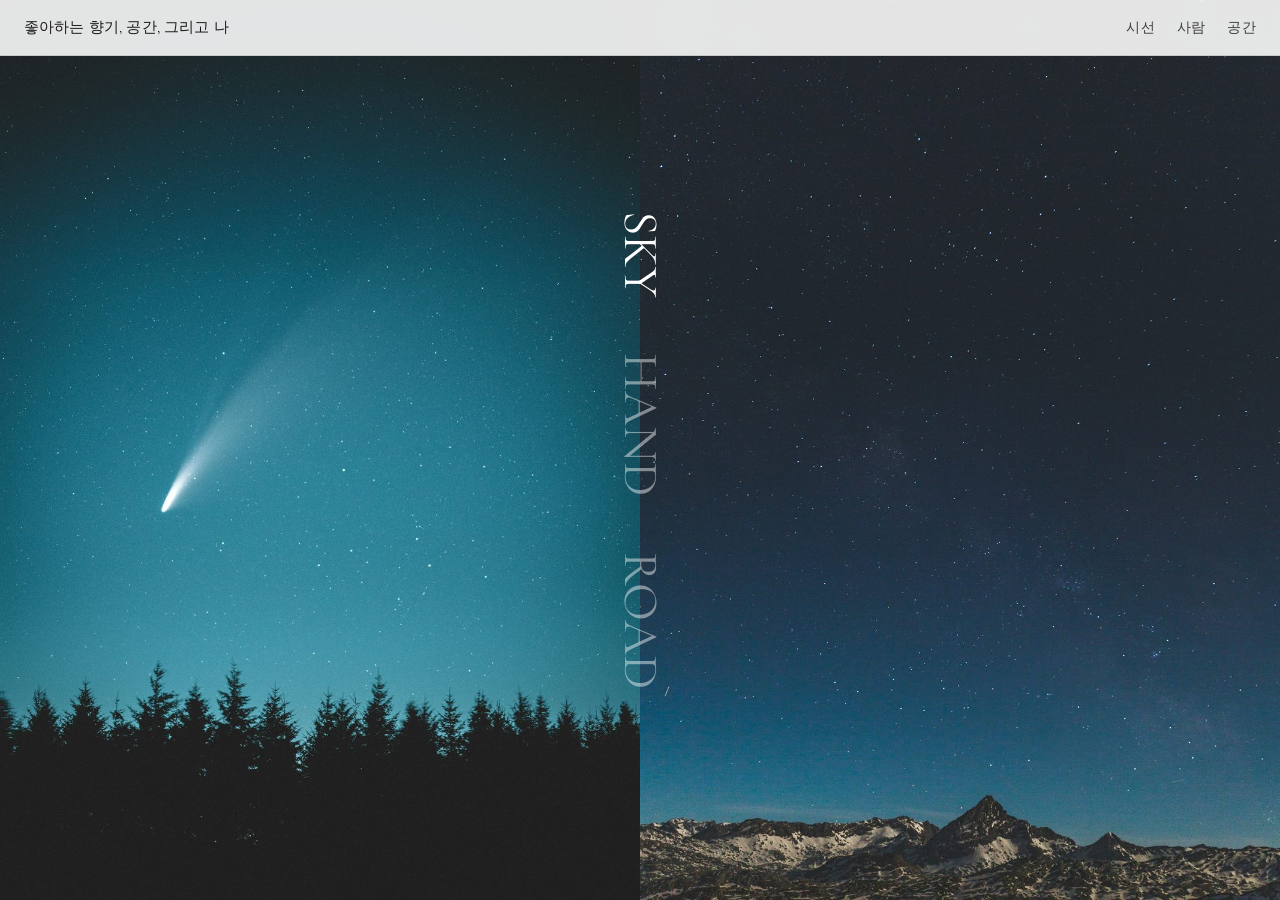
==== commit 0f47428f: "시선·사람·공간 패널 사이트로 교체" ====
--- a/index.html
+++ b/index.html
@@ -1,246 +1,554 @@
-<!doctype html>
-<html lang="ko">
+<!DOCTYPE html>
+<html lang="en">
 <head>
 <meta charset="utf-8">
 <meta name="viewport" content="width=device-width, initial-scale=1">
-<title>좋아하는 향기, 공간, 그리고 나 — 나의 취향 아카이브</title>
-<meta name="description" content="손으로 무언가를 끝까지 만들어 보는 사람">
-<meta property="og:type" content="website">
-<meta property="og:title" content="좋아하는 향기, 공간, 그리고 나 — 나의 취향 아카이브">
-<meta property="og:description" content="손으로 무언가를 끝까지 만들어 보는 사람">
-<meta property="og:image" content="assets/space1_01.jpg">
-<link rel="preconnect" href="https://fonts.googleapis.com">
-<link rel="preconnect" href="https://fonts.gstatic.com" crossorigin>
-<link rel="stylesheet" href="https://cdn.jsdelivr.net/gh/orioncactus/pretendard@v1.3.9/dist/web/variable/pretendardvariable-dynamic-subset.min.css">
-<link rel="stylesheet" href="https://fonts.googleapis.com/css2?family=Newsreader:opsz,wght@6..72,400&family=Noto+Serif+KR:wght@400;600&family=IBM+Plex+Mono:wght@400;600&family=Nanum+Gothic+Coding:wght@400;700&family=Jua&family=Gowun+Dodum&display=swap">
+<title>sky · hand · road</title>
+
+<!-- 서체는 fonts.css 안에 직접 들어 있다. 바깥 인터넷을 쓰지 않는다 -->
+<link rel="stylesheet" href="fonts.css">
 <link rel="stylesheet" href="tokens.css">
 <link rel="stylesheet" href="style.css">
-<link rel="stylesheet" href="my-style.css">
 </head>
-<body>
-
-<!-- 상단 고정 바 — 왼쪽 사이트 제목 · 오른쪽 장 메뉴 다섯 칸. 첫 화면 사진 위에선 글자색을 사진 명도로(§I-6), 본문 위에선 바탕 면 88% + 흐림(§I-5) -->
-<header class="ca-gnb">
-  <div class="ca-gnb-row">
-    <p class="ca-gnb-name"><a href="#top">좋아하는 향기, 공간, 그리고 나</a></p>
-    <nav class="ca-menu" aria-label="장">
-      <a href="#s2">시선</a>
-      <a href="#s3">사람</a>
-      <a href="#s4">공간</a>
-      <a href="#s5">물건</a>
-      <a href="#s6">기준</a>
-    </nav>
+<body data-inverted="true">
+
+<!-- 상단 하이라이트 바 — 7주 아카이브 상단 바를 4주 사이트에 얹음(독립 버전). 왼쪽 사이트 이름 · 오른쪽 장 메뉴 다섯 칸.
+     메뉴 링크는 아직 자리표시(#)다 — 아카이브로 이어 붙인 뒤 연결한다 -->
+<header class="hl-bar">
+  <p class="hl-name"><a href="#top">좋아하는 향기, 공간, 그리고 나</a></p>
+  <nav class="hl-menu" aria-label="장">
+    <a href="#" data-go="0">시선</a>
+    <a href="#" data-go="1">사람</a>
+    <a href="#" data-go="2">공간</a>
+  </nav>
+</header>
+
+<nav class="axis" aria-label="Sets">
+  <button type="button" class="axis__item" data-jump="0"  aria-current="true">sky</button>
+  <button type="button" class="axis__item" data-jump="5"  aria-current="false">hand</button>
+  <button type="button" class="axis__item" data-jump="10" aria-current="false">road</button>
+</nav>
+
+<div class="stage" id="stage" data-ready="false">
+
+  <div class="half half--left">
+    <div class="track track--left" id="track-left">
+
+      <!-- sky -->
+      <div class="slide" data-group="sky" data-invert="true">
+        <figure class="frame frame--fill frame--cover frame--anchor-middle">
+          <button type="button" class="frame__btn"><img src="assets/sky06_unknown_unknown.jpg" width="1067" height="1600" alt="sky 01"></button>
+        </figure>
+      </div>
+      <div class="slide" data-group="sky" data-invert="false">
+        <figure class="frame frame--medium frame--center frame--cover frame--anchor-middle">
+          <button type="button" class="frame__btn"><img src="assets/sky01_unknown_unknown.jpg" width="1600" height="1600" alt="sky 03" loading="lazy"></button>
+        </figure>
+      </div>
+      <div class="slide" data-group="sky" data-invert="true">
+        <figure class="frame frame--fill frame--cover frame--anchor-middle">
+          <button type="button" class="frame__btn"><img src="assets/sky04_unknown_unknown.jpg" width="1600" height="1600" alt="sky 05" loading="lazy"></button>
+        </figure>
+      </div>
+      <div class="slide" data-group="sky" data-invert="false">
+        <figure class="frame frame--small frame--center frame--cover frame--anchor-middle">
+          <button type="button" class="frame__btn"><img src="assets/sky03_unknown_unknown.jpg" width="1554" height="1600" alt="sky 07" loading="lazy"></button>
+        </figure>
+      </div>
+      <div class="slide" data-group="sky" data-invert="false">
+        <figure class="frame frame--medium frame--center frame--cover frame--anchor-middle">
+          <button type="button" class="frame__btn"><img src="assets/sky02_unknown_unknown.jpg" width="1600" height="1600" alt="sky 09" loading="lazy"></button>
+        </figure>
+      </div>
+
+      <!-- hand -->
+      <div class="slide" data-group="hand" data-invert="true">
+        <figure class="frame frame--fill frame--cover frame--anchor-middle">
+          <button type="button" class="frame__btn"><img src="assets/hand01_unknown_unknown.jpg" width="1067" height="1600" alt="hand 01" loading="lazy"></button>
+        </figure>
+      </div>
+      <div class="slide" data-group="hand" data-invert="false">
+        <figure class="frame frame--medium frame--center frame--cover frame--anchor-middle">
+          <button type="button" class="frame__btn"><img src="assets/hand03_unknown_unknown.jpg" width="1600" height="1600" alt="hand 03" loading="lazy"></button>
+        </figure>
+      </div>
+      <div class="slide" data-group="hand" data-invert="true">
+        <figure class="frame frame--fill frame--cover frame--anchor-middle">
+          <button type="button" class="frame__btn"><img src="assets/hand05_unknown_unknown.jpg" width="1067" height="1600" alt="hand 05" loading="lazy"></button>
+        </figure>
+      </div>
+      <div class="slide" data-group="hand" data-invert="false">
+        <figure class="frame frame--medium frame--outer frame--cover frame--anchor-top">
+          <button type="button" class="frame__btn"><img src="assets/hand09_unknown_unknown.jpg" width="1467" height="1600" alt="hand 07" loading="lazy"></button>
+        </figure>
+      </div>
+      <div class="slide" data-group="hand" data-invert="false">
+        <figure class="frame frame--small frame--center frame--cover frame--anchor-middle">
+          <button type="button" class="frame__btn"><img src="assets/hand10_unknown_unknown.jpg" width="1600" height="1600" alt="hand 09" loading="lazy"></button>
+        </figure>
+      </div>
+
+      <!-- road -->
+      <div class="slide" data-group="road" data-invert="true">
+        <figure class="frame frame--fill frame--cover frame--anchor-middle">
+          <button type="button" class="frame__btn"><img src="assets/road09_unknown_unknown.jpg" width="1600" height="1067" alt="road 01" loading="lazy"></button>
+        </figure>
+      </div>
+      <div class="slide" data-group="road" data-invert="false">
+        <figure class="frame frame--medium frame--center frame--cover frame--anchor-middle">
+          <button type="button" class="frame__btn"><img src="assets/road02_unknown_unknown.jpg" width="1600" height="1600" alt="road 03" loading="lazy"></button>
+        </figure>
+      </div>
+      <div class="slide" data-group="road" data-invert="true">
+        <figure class="frame frame--fill frame--cover frame--anchor-middle">
+          <button type="button" class="frame__btn"><img src="assets/road04_unknown_unknown.jpg" width="1600" height="1600" alt="road 05" loading="lazy"></button>
+        </figure>
+      </div>
+      <div class="slide" data-group="road" data-invert="false">
+        <figure class="frame frame--small frame--center frame--cover frame--anchor-middle">
+          <button type="button" class="frame__btn"><img src="assets/road03_unknown_unknown.jpg" width="1594" height="1600" alt="road 07" loading="lazy"></button>
+        </figure>
+      </div>
+      <div class="slide" data-group="road" data-invert="false">
+        <figure class="frame frame--medium frame--center frame--cover frame--anchor-middle">
+          <button type="button" class="frame__btn"><img src="assets/road05_unknown_unknown.jpg" width="1580" height="1600" alt="road 09" loading="lazy"></button>
+        </figure>
+      </div>
+
+    </div>
   </div>
-</header>
-
-<!-- ① 첫 화면 — 사진이 여백 없이 화면 가득, 그 위 아래쪽 왼쪽에 대표 제목 -->
-<div class="ca-top ca-top--hero" id="top">
-  <figure class="ca-hero ca-hero--full"><img src="assets/space1_01.jpg" width="4000" height="6000" alt="첫 화면 나무 냄새 나는 목공방 사진 1"></figure>
-  <div class="ca-hero-t">
-    <h1 class="ca-h1">작업하는 하루 곁에 늘 같은 것들을 둔다</h1>
+
+  <div class="half half--right">
+    <div class="track track--right" id="track-right">
+
+      <!-- sky -->
+      <div class="slide" data-group="sky">
+        <figure class="frame frame--fill frame--cover frame--anchor-middle">
+          <button type="button" class="frame__btn"><img src="assets/sky08_unknown_unknown.jpg" width="1067" height="1600" alt="sky 02"></button>
+        </figure>
+      </div>
+      <div class="slide" data-group="sky">
+        <figure class="frame frame--fit frame--inner">
+          <button type="button" class="frame__btn"><img src="assets/sky07_unknown_unknown.jpg" width="1067" height="1600" alt="sky 04" loading="lazy"></button>
+        </figure>
+      </div>
+      <div class="slide" data-group="sky">
+        <figure class="frame frame--fill frame--cover frame--anchor-middle">
+          <button type="button" class="frame__btn"><img src="assets/sky09_unknown_unknown.jpg" width="1078" height="1600" alt="sky 06" loading="lazy"></button>
+        </figure>
+      </div>
+      <div class="slide" data-group="sky">
+        <figure class="frame frame--fit frame--inner">
+          <button type="button" class="frame__btn"><img src="assets/sky10_unknown_unknown.jpg" width="1208" height="1600" alt="sky 08" loading="lazy"></button>
+        </figure>
+      </div>
+      <div class="slide" data-group="sky">
+        <figure class="frame frame--fit frame--inner">
+          <button type="button" class="frame__btn"><img src="assets/sky05_unknown_unknown.jpg" width="1600" height="1464" alt="sky 10" loading="lazy"></button>
+        </figure>
+      </div>
+
+      <!-- hand -->
+      <div class="slide" data-group="hand">
+        <figure class="frame frame--fill frame--cover frame--anchor-middle">
+          <button type="button" class="frame__btn"><img src="assets/hand04_unknown_unknown.jpg" width="1067" height="1600" alt="hand 02" loading="lazy"></button>
+        </figure>
+      </div>
+      <div class="slide" data-group="hand">
+        <figure class="frame frame--fit frame--inner">
+          <button type="button" class="frame__btn"><img src="assets/hand07_unknown_unknown.jpg" width="900" height="1600" alt="hand 04" loading="lazy"></button>
+        </figure>
+      </div>
+      <div class="slide" data-group="hand">
+        <figure class="frame frame--fill frame--cover frame--anchor-middle">
+          <button type="button" class="frame__btn"><img src="assets/hand06_unknown_unknown.jpg" width="1067" height="1600" alt="hand 06" loading="lazy"></button>
+        </figure>
+      </div>
+      <div class="slide" data-group="hand">
+        <figure class="frame frame--fit frame--inner">
+          <button type="button" class="frame__btn"><img src="assets/hand02_unknown_unknown.jpg" width="1068" height="1600" alt="hand 08" loading="lazy"></button>
+        </figure>
+      </div>
+      <div class="slide" data-group="hand">
+        <figure class="frame frame--fit frame--inner">
+          <button type="button" class="frame__btn"><img src="assets/hand08_unknown_unknown.jpg" width="1435" height="1600" alt="hand 10" loading="lazy"></button>
+        </figure>
+      </div>
+
+      <!-- road -->
+      <div class="slide" data-group="road">
+        <figure class="frame frame--fill frame--cover frame--anchor-middle">
+          <button type="button" class="frame__btn"><img src="assets/road01_unknown_unknown.jpg" width="1092" height="1600" alt="road 02" loading="lazy"></button>
+        </figure>
+      </div>
+      <div class="slide" data-group="road">
+        <figure class="frame frame--fit frame--inner">
+          <button type="button" class="frame__btn"><img src="assets/road06_unknown_unknown.jpg" width="1067" height="1600" alt="road 04" loading="lazy"></button>
+        </figure>
+      </div>
+      <div class="slide" data-group="road">
+        <figure class="frame frame--fill frame--cover frame--anchor-middle">
+          <button type="button" class="frame__btn"><img src="assets/road10_unknown_unknown.jpg" width="903" height="1600" alt="road 06" loading="lazy"></button>
+        </figure>
+      </div>
+      <div class="slide" data-group="road">
+        <figure class="frame frame--fit frame--inner">
+          <button type="button" class="frame__btn"><img src="assets/road07_unknown_unknown.jpg" width="1067" height="1600" alt="road 08" loading="lazy"></button>
+        </figure>
+      </div>
+      <div class="slide" data-group="road">
+        <figure class="frame frame--fit frame--inner">
+          <button type="button" class="frame__btn"><img src="assets/road08_unknown_unknown.jpg" width="1280" height="1600" alt="road 10" loading="lazy"></button>
+        </figure>
+      </div>
+
+    </div>
   </div>
+
 </div>
 
-<main>
-
-  <!-- ③ 1장 시선 — 묶음마다 카드 하나(사진 최대 5장). 4주 묶음 기획 의도가 한 문장뿐이라 .ca-why 하나로 둔다(카드 서브카피 · 상세 모두 이 문장) -->
-  <section class="ca-sec" id="s2" aria-labelledby="s2-t">
-    <div class="ca-head ca-row"><h2 class="ca-label" id="s2-t">1장 시선</h2>
-      <p class="ca-lead">몽환, 사랑, 지나치기 쉬운 것들</p>
-    </div>
-    <div class="ca-track">
-      <article class="ca-card">
-        <div class="ca-cap"><h3 class="ca-name"><button class="ca-open" type="button">하늘</button></h3>
-        </div>
-        <div class="ca-body">
-          <figure class="ca-fig"><img src="assets/w04_sky01_unknown_unknown.jpg" width="1600" height="1600" alt="1장 시선 하늘 사진 1"></figure>
-          <figure class="ca-fig"><img src="assets/w04_sky02_unknown_unknown.jpg" width="1600" height="1600" alt="1장 시선 하늘 사진 2"></figure>
-          <figure class="ca-fig"><img src="assets/w04_sky03_unknown_unknown.jpg" width="1554" height="1600" alt="1장 시선 하늘 사진 3"></figure>
-          <figure class="ca-fig"><img src="assets/w04_sky04_unknown_unknown.jpg" width="1600" height="1600" alt="1장 시선 하늘 사진 4"></figure>
-          <figure class="ca-fig"><img src="assets/w04_sky05_unknown_unknown.jpg" width="1600" height="1464" alt="1장 시선 하늘 사진 5"></figure>
-          <p class="ca-why">저녁 하늘의 풍경들을 보여주고 싶었다</p>
-        </div>
-      </article>
-      <article class="ca-card">
-        <div class="ca-cap"><h3 class="ca-name"><button class="ca-open" type="button">손</button></h3>
-        </div>
-        <div class="ca-body">
-          <figure class="ca-fig"><img src="assets/w04_hand01_unknown_unknown.jpg" width="1067" height="1600" alt="1장 시선 손 사진 1"></figure>
-          <figure class="ca-fig"><img src="assets/w04_hand02_unknown_unknown.jpg" width="1068" height="1600" alt="1장 시선 손 사진 2"></figure>
-          <figure class="ca-fig"><img src="assets/w04_hand03_unknown_unknown.jpg" width="1600" height="1600" alt="1장 시선 손 사진 3"></figure>
-          <figure class="ca-fig"><img src="assets/w04_hand04_unknown_unknown.jpg" width="1067" height="1600" alt="1장 시선 손 사진 4"></figure>
-          <figure class="ca-fig"><img src="assets/w04_hand05_unknown_unknown.jpg" width="1067" height="1600" alt="1장 시선 손 사진 5"></figure>
-          <p class="ca-why">가장 특별한 결혼이라는 상황을 표현할 수 있는 사진</p>
-        </div>
-      </article>
-      <article class="ca-card">
-        <div class="ca-cap"><h3 class="ca-name"><button class="ca-open" type="button">길</button></h3>
-        </div>
-        <div class="ca-body">
-          <figure class="ca-fig"><img src="assets/w04_road01_unknown_unknown.jpg" width="1092" height="1600" alt="1장 시선 길 사진 1"></figure>
-          <figure class="ca-fig"><img src="assets/w04_road02_unknown_unknown.jpg" width="1600" height="1600" alt="1장 시선 길 사진 2"></figure>
-          <figure class="ca-fig"><img src="assets/w04_road03_unknown_unknown.jpg" width="1594" height="1600" alt="1장 시선 길 사진 3"></figure>
-          <figure class="ca-fig"><img src="assets/w04_road04_unknown_unknown.jpg" width="1600" height="1600" alt="1장 시선 길 사진 4"></figure>
-          <figure class="ca-fig"><img src="assets/w04_road05_unknown_unknown.jpg" width="1580" height="1600" alt="1장 시선 길 사진 5"></figure>
-          <p class="ca-why">평소에 길을 가다가 볼 수 있지만 쉽게 놓치는 road sign들</p>
-        </div>
-      </article>
-    </div>
-  </section>
-
-  <!-- ④ 2장 사람 — 왼쪽 4단 = 장 이름 · 큰 문장 | 오른쪽 = 이유 카드 셋 -->
-  <section class="ca-sec ca-split" id="s3" aria-labelledby="s3-t">
-    <div class="ca-head ca-row"><h2 class="ca-label" id="s3-t">2장 사람</h2>
-      <p class="ca-lead">나를 이해해 주고, 나를 움직이게 하는 사람</p>
-    </div>
-    <div class="ca-grid ca-row">
-      <article class="ca-card">
-        <div class="ca-cap"><h3 class="ca-name"><button class="ca-open" type="button">프로페셔널</button></h3>
-          <p class="ca-when">와이프가 현직 디자이너로서 본인의 자리에서 열심히 하는 모습</p>
-        </div>
-        <div class="ca-body">
-          <figure class="ca-fig"><img src="assets/w05_kakaotalk_20260929_103738686_18.jpg" width="2800" height="1576" alt="2장 사람 프로페셔널 사진 1"></figure>
-          <p class="ca-why">그 모습을 보면 나도 자극을 받아 열심히 하게 된다</p>
-        </div>
-      </article>
-      <article class="ca-card">
-        <div class="ca-cap"><h3 class="ca-name"><button class="ca-open" type="button">귀엽다</button></h3>
-          <p class="ca-when">볼따구가 상당히 말랑말랑하다</p>
-        </div>
-        <div class="ca-body">
-          <figure class="ca-fig"><img src="assets/w05_kakaotalk_20260929_104147875_10.jpg" width="3840" height="2160" alt="2장 사람 귀엽다 사진 1"></figure>
-          <p class="ca-why">다람쥐 같다</p>
-        </div>
-      </article>
-      <article class="ca-card">
-        <div class="ca-cap"><h3 class="ca-name"><button class="ca-open" type="button">나의 이해자</button></h3>
-          <p class="ca-when">내 취미에 동참해준다</p>
-        </div>
-        <div class="ca-body">
-          <figure class="ca-fig"><img src="assets/w05_kakaotalk_20260929_104147875_21.png" width="1182" height="934" alt="2장 사람 나의 이해자 사진 1"></figure>
-          <p class="ca-why">나의 취미, 생각, 성격 등을 이해해주고 배려해주는 것이 너무 고맙다</p>
-        </div>
-      </article>
-    </div>
-  </section>
-
-  <!-- ⑤ 3장 공간 — 왼쪽 공간 목록(이름 · 서브카피 · More) | 오른쪽 사진을 작은 정사각 칸에 흩어 둠. 칸 클릭 → 상세 -->
-  <section class="ca-sec" id="s4" aria-labelledby="s4-t">
-    <div class="ca-head ca-row"><h2 class="ca-label" id="s4-t">3장 공간</h2>
-    </div>
-    <div class="ca-track" data-scatter>
-      <article class="ca-card">
-        <div class="ca-cap"><h3 class="ca-name"><button class="ca-open" type="button">나무 냄새 나는 목공방</button></h3>
-          <p class="ca-when">나무를 깎아 작은 물건을 만든다</p>
-        </div>
-        <div class="ca-body">
-          <figure class="ca-fig"><img src="assets/space1_01.jpg" width="4000" height="6000" alt="3장 공간 나무 냄새 나는 목공방 사진 1"></figure>
-          <figure class="ca-fig"><img src="assets/space1_02.jpg" width="736" height="1097" alt="3장 공간 나무 냄새 나는 목공방 사진 2"></figure>
-          <figure class="ca-fig"><img src="assets/space1_03.jpg" width="3456" height="5184" alt="3장 공간 나무 냄새 나는 목공방 사진 3"></figure>
-          <p class="ca-why">깎던 물건이 거의 다 모양을 갖췄을 때
-완성되어 가는 게 눈에 보이는 뿌듯함을 느끼고 싶어서</p>
-        </div>
-      </article>
-      <article class="ca-card">
-        <div class="ca-cap"><h3 class="ca-name"><button class="ca-open" type="button">가죽 냄새 나는 공방</button></h3>
-          <p class="ca-when">가죽을 재단하고 가방을 만든다</p>
-        </div>
-        <div class="ca-body">
-          <figure class="ca-fig"><img src="assets/space2_01.jpg" width="408" height="728" alt="3장 공간 가죽 냄새 나는 공방 사진 1"></figure>
-          <p class="ca-why">마지막 바느질 한 땀을 남겨 두었을 때
-끝내기 직전의 설렘을 조금 더 붙잡고 싶어서</p>
-        </div>
-      </article>
-      <article class="ca-card">
-        <div class="ca-cap"><h3 class="ca-name"><button class="ca-open" type="button">햇빛이 드는 공간</button></h3>
-          <p class="ca-when">아무것도 만들지 않고 잠깐 쉰다</p>
-        </div>
-        <div class="ca-body">
-          <figure class="ca-fig"><img src="assets/space3_01.jpg" width="735" height="905" alt="3장 공간 햇빛이 드는 공간 사진 1"></figure>
-          <figure class="ca-fig"><img src="assets/space3_02.jpg" width="666" height="1000" alt="3장 공간 햇빛이 드는 공간 사진 2"></figure>
-          <figure class="ca-fig"><img src="assets/space3_03.jpg" width="4160" height="6240" alt="3장 공간 햇빛이 드는 공간 사진 3"></figure>
-          <p class="ca-why">다음 작업을 시작하기 전, 머리를 비우고 싶을 때
-햇빛을 받으며 일상의 피로를 풀고 싶어서</p>
-        </div>
-      </article>
-    </div>
-  </section>
-
-  <!-- ⑥ 4장 물건 — 카드 다섯, 타이틀 앞 [01]은 시스템이 붙인다. 사진 한마디(figcaption)는 상세에서만 보인다 -->
-  <section class="ca-sec" id="s5" aria-labelledby="s5-t">
-    <div class="ca-head ca-row"><h2 class="ca-label" id="s5-t">4장 물건</h2>
-    </div>
-    <div class="ca-track" data-index>
-      <article class="ca-card">
-        <div class="ca-cap"><h3 class="ca-name"><button class="ca-open" type="button">하루를 여는 화면</button></h3>
-          <p class="ca-when">매일, 매 순간</p>
-        </div>
-        <div class="ca-body">
-          <figure class="ca-fig"><img src="assets/obj1_01.jpg" width="547" height="365" alt="4장 물건 하루를 여는 화면 사진 1"><figcaption>연보라 뒷면, 세 개의 눈</figcaption></figure>
-          <figure class="ca-fig"><img src="assets/obj1_02.jpg" width="594" height="1176" alt="4장 물건 하루를 여는 화면 사진 2"><figcaption>손에 쥐는 옆선</figcaption></figure>
-          <p class="ca-why">하루의 시작과 끝을 이걸로 열고 닫아서</p>
-        </div>
-      </article>
-      <article class="ca-card">
-        <div class="ca-cap"><h3 class="ca-name"><button class="ca-open" type="button">귀에 넣는 하얀 조약돌</button></h3>
-          <p class="ca-when">작업에 집중할 때 바깥 소리를 닫는다</p>
-        </div>
-        <div class="ca-body">
-          <figure class="ca-fig"><img src="assets/obj2_01.png" width="600" height="600" alt="4장 물건 귀에 넣는 하얀 조약돌 사진 1"><figcaption>뚜껑을 연 순간</figcaption></figure>
-          <figure class="ca-fig"><img src="assets/obj2_02.jpg" width="750" height="750" alt="4장 물건 귀에 넣는 하얀 조약돌 사진 2"><figcaption>귀에 들어가기 직전</figcaption></figure>
-          <p class="ca-why">귀에 넣는 순간 어디든 나만의 공간이 되어서</p>
-        </div>
-      </article>
-      <article class="ca-card">
-        <div class="ca-cap"><h3 class="ca-name"><button class="ca-open" type="button">작업을 움직이는 손잡이</button></h3>
-          <p class="ca-when">작업이 끝날 때까지 손에서 놓지 않는다</p>
-        </div>
-        <div class="ca-body">
-          <figure class="ca-fig"><img src="assets/obj3_01.jpg" width="640" height="640" alt="4장 물건 작업을 움직이는 손잡이 사진 1"><figcaption>비스듬히 본 곡선</figcaption></figure>
-          <figure class="ca-fig"><img src="assets/obj3_02.webp" width="2500" height="2160" alt="4장 물건 작업을 움직이는 손잡이 사진 2"><figcaption>초록 불이 켜진 순간</figcaption></figure>
-          <p class="ca-why">끝까지 해내는 동안 작업을 이걸로 움직여서</p>
-        </div>
-      </article>
-      <article class="ca-card">
-        <div class="ca-cap"><h3 class="ca-name"><button class="ca-open" type="button">세상을 또렷하게 하는 테</button></h3>
-          <p class="ca-when">눈을 뜨면 가장 먼저 찾아 쓴다</p>
-        </div>
-        <div class="ca-body">
-          <figure class="ca-fig"><img src="assets/obj4_01.png" width="1000" height="1000" alt="4장 물건 세상을 또렷하게 하는 테 사진 1"><figcaption>금빛 다리, 검은 테</figcaption></figure>
-          <figure class="ca-fig"><img src="assets/obj4_02.jpg" width="860" height="860" alt="4장 물건 세상을 또렷하게 하는 테 사진 2"><figcaption>같은 모양, 다른 세 색</figcaption></figure>
-          <p class="ca-why">이걸 써야 세상이 제대로 보여서</p>
-        </div>
-      </article>
-      <article class="ca-card">
-        <div class="ca-cap"><h3 class="ca-name"><button class="ca-open" type="button">하루치 물을 담는 통</button></h3>
-          <p class="ca-when">작업하는 동안 책상 한쪽에 세워 둔다</p>
-        </div>
-        <div class="ca-body">
-          <figure class="ca-fig"><img src="assets/obj5_01.png" width="1000" height="1000" alt="4장 물건 하루치 물을 담는 통 사진 1"><figcaption>가득 채운 아침</figcaption></figure>
-          <figure class="ca-fig"><img src="assets/obj5_02.jpg" width="800" height="500" alt="4장 물건 하루치 물을 담는 통 사진 2"><figcaption>나란히 선 세 개의 통</figcaption></figure>
-          <p class="ca-why">한 번 채우면 작업이 끝날 때까지 다시 일어나지 않아도 돼서</p>
-        </div>
-      </article>
-    </div>
-  </section>
-
-  <!-- ⑦ 기준이 쌓이는 자리 — 장 키워드별 기준 한 줄. 6주(공간) 기준 한 줄은 미정이라 줄째 비움. 7주(물건)는 회고 뒤 채움 -->
-  <section class="ca-sec" id="s6" aria-labelledby="s6-t">
-    <div class="ca-head ca-row"><h2 class="ca-label" id="s6-t">기준이 쌓이는 자리</h2></div>
-    <dl class="ca-rows">
-      <div class="ca-r ca-row"><dt>시선</dt><dd>흔한 장면 안에서 특별한 순간을 고른다</dd></div>
-      <div class="ca-r ca-row"><dt>사람</dt><dd>나를 움직이게 하는 사람을 곁에 둔다</dd></div>
-      <!-- 7주 기준 줄: 회고 뒤 <div class="ca-r ca-row"><dt>물건</dt><dd>…</dd></div> 로 되살림 -->
-      <div class="ca-r ca-row"><dt>불호</dt><dd>나만의 공간이 아닌 곳<br>색과 무늬가 요란한 물건</dd></div>
-    </dl>
-  </section>
-</main>
-
-<!-- 하단 고정 바 — Email · Instagram 칸은 주제카드/07주.md 칸 배정표대로 기본 삭제(공개 주소라 연락처를 싣지 않음). ©연도만 -->
-<footer class="ca-bar-b">
-  <p class="ca-gnb-c" lang="en">©2026</p>
-</footer>
-
-<script src="sig.js"></script>
+<!-- 사람(2장) 패널 — 5주 웹 페이지를 통째로 전체화면으로. 시선(4주) 마지막 슬라이드에서 한 번 더 아래로 굴리면 올라오고,
+     이 페이지 맨 위에서 위로 굴리면 다시 시선으로 돌아간다. 전환 로직은 아래 스크립트 -->
+<section class="person" id="person" aria-label="2장 사람">
+  <iframe class="person__frame" id="person-frame" title="2장 사람 — 5주 웹 페이지" src="person/index.html"></iframe>
+</section>
+
+<!-- 공간(3장) 패널 — 입체 좌우 스크롤(coverflow). 사람 맨 아래에서 한 번 더 아래로 굴리면 올라오고,
+     공간 맨 왼쪽에서 위로 굴리면 다시 사람으로. 전환 로직은 아래 스크립트 -->
+<section class="space" id="space" aria-label="3장 공간">
+  <iframe class="space__frame" id="space-frame" title="3장 공간 — 입체 좌우 스크롤" src="proto_space.html"></iframe>
+</section>
+
+<div class="viewer" id="viewer" role="dialog" aria-modal="true" aria-label="Large view" data-open="false">
+  <div class="viewer__stage">
+    <img class="viewer__img" id="viewer-img" src="" alt="">
+    <button type="button" class="viewer__nav viewer__nav--prev" id="viewer-prev"><span class="visually-hidden">previous</span></button>
+    <button type="button" class="viewer__nav viewer__nav--next" id="viewer-next"><span class="visually-hidden">next</span></button>
+    <button type="button" class="viewer__close" id="viewer-close"><span class="visually-hidden">close</span></button>
+  </div>
+  <p class="viewer__caption" id="viewer-caption"></p>
+  <div class="viewer__strip" id="viewer-strip"></div>
+</div>
+
+<script>
+(function () {
+  "use strict";
+
+  var stage  = document.getElementById("stage");
+  var left   = document.getElementById("track-left");
+  var right  = document.getElementById("track-right");
+  var axis   = [].slice.call(document.querySelectorAll(".axis__item"));
+  var lSlides = [].slice.call(left.children);
+  var rSlides = [].slice.call(right.children);
+  var n = lSlides.length;
+
+  var viewer  = document.getElementById("viewer");
+  var vImg    = document.getElementById("viewer-img");
+  var vCap    = document.getElementById("viewer-caption");
+  var vStrip  = document.getElementById("viewer-strip");
+  var btnPrev = document.getElementById("viewer-prev");
+  var btnNext = document.getElementById("viewer-next");
+  var btnClose= document.getElementById("viewer-close");
+
+  /* ---------- 분할 이동 — 왼쪽은 위로, 오른쪽은 아래로 ----------
+     휠 입력을 target 에 쌓고, pos 가 매 프레임 따라간다. 입력이 멈추면 한 쌍에 스냅한다.
+     한 번에 한 칸씩 잠그는 방식보다 마우스로 훑을 때 걸리는 느낌이 없다 */
+
+  var WHEEL_STEP = 700;   // 휠 델타 얼마를 한 화면으로 볼지
+  var FOLLOW     = 0.16;  // pos 가 target 을 따라가는 비율 (한 칸이 약 .5s — --dur-image 와 맞춤)
+  var SNAP_WAIT  = 130;   // 입력이 멈춘 뒤 스냅까지 (ms)
+  var SNAP_MIN   = 0.12;  // 이만큼만 밀어도 한 화면 넘긴다 (휠 한 칸 = 약 0.17)
+
+  var target = 0;         // 가고 싶은 위치 (실수)
+  var pos    = 0;         // 지금 위치 (실수)
+  var shown  = -1;        // 마지막으로 반영한 정수 화면
+  var anchor = 0;         // 이번 휠 동작을 시작한 화면
+  var moving = false;     // 휠 동작 중인지
+  var snapTimer = null;
+
+  function apply() {
+    left.style.transform  = "translate3d(0, " + (-pos * 100) + "vh, 0)";
+    right.style.transform = "translate3d(0, " + (-(n - 1 - pos) * 100) + "vh, 0)";
+
+    var i = Math.round(pos);
+    if (i === shown) return;
+    shown = i;
+
+    document.body.dataset.inverted = lSlides[i].dataset.invert;
+
+    var group = lSlides[i].dataset.group;
+    axis.forEach(function (b) {
+      b.setAttribute("aria-current", lSlides[Number(b.dataset.jump)].dataset.group === group ? "true" : "false");
+    });
+
+    [i - 1, i + 1].forEach(function (k) {            // 다음·이전 화면 사진을 미리 불러 둔다
+      if (k < 0 || k >= n) return;
+      [lSlides[k], rSlides[k]].forEach(function (s) {
+        var img = s.querySelector("img");
+        if (img) img.loading = "eager";
+      });
+    });
+
+    cursor();
+  }
+
+  var raf = null;
+
+  function settle() { pos = target; apply(); }
+
+  function loop() {
+    var d = target - pos;
+    if (Math.abs(d) < 0.0008) { settle(); raf = null; return; }
+    pos += d * FOLLOW;
+    apply();
+    raf = requestAnimationFrame(loop);
+  }
+
+  // 탭이 뒤에 있으면 rAF 가 돌지 않는다. 그때는 애니메이션 없이 바로 맞춘다
+  function run() {
+    if (document.hidden) { settle(); return; }
+    if (raf === null) raf = requestAnimationFrame(loop);
+  }
+
+  document.addEventListener("visibilitychange", function () {
+    if (raf !== null) { cancelAnimationFrame(raf); raf = null; }
+    run();
+  });
+
+  function clamp(v) { return Math.max(0, Math.min(n - 1, v)); }
+
+  function nudge(delta) {
+    if (!moving) { anchor = Math.round(pos); moving = true; }
+    target = clamp(target + delta);
+    clearTimeout(snapTimer);
+    snapTimer = setTimeout(snap, SNAP_WAIT);
+    run();
+  }
+
+  // 밀어 둔 만큼을 화면 단위로 끊는다. 살짝만 밀어도(SNAP_MIN) 한 칸은 넘어간다
+  function snap() {
+    var d = target - anchor;
+    var step = 0;
+    if (Math.abs(d) >= SNAP_MIN) {
+      step = Math.max(1, Math.round(Math.abs(d))) * (d > 0 ? 1 : -1);
+    }
+    target = clamp(anchor + step);
+    moving = false;
+    run();
+  }
+
+  function go(next) {                                 // 정해진 화면으로 (축 라벨·키보드)
+    clearTimeout(snapTimer);
+    moving = false;
+    target = clamp(Math.round(next));
+    run();
+  }
+
+  /* ---------- 패널 전환: 시선(0) ↔ 사람(1) ↔ 공간(2) ----------
+     시선 마지막 슬라이드에서 한 번 더 아래 → 사람. 사람 맨 위에서 위 → 시선.
+     사람 맨 아래에서 한 번 더 아래 → 공간. 공간 맨 왼쪽에서 위 → 사람.
+     상단 메뉴(시선·사람·공간) 클릭으로도 바로 이동. */
+  var person = document.getElementById("person");
+  var pframe = document.getElementById("person-frame");
+  var space  = document.getElementById("space");
+  var sframe = document.getElementById("space-frame");
+  var panel  = 0;          // 0 시선 · 1 사람 · 2 공간
+  var ovUp = 0, ovDn = 0;  // 경계에서 더 굴린 양
+  var PANEL_TRIG = 120;    // 이만큼 더 굴리면 넘어간다 ("한 번 더")
+
+  // 사람 히어로 '김동은' 손글씨 쓰이는 효과 재생/정리
+  function playWrite(on) {
+    try {
+      var html = pframe.contentDocument && pframe.contentDocument.documentElement;
+      if (!html) return;
+      html.classList.remove("play-write");
+      if (on) { void html.offsetWidth; html.classList.add("play-write"); }
+    } catch (e) {}
+  }
+  // 공간에 들어올 때 맨 왼쪽(첫 칸)에서 시작
+  function resetSpace() {
+    try { var sc = sframe.contentDocument.getElementById("s3"); if (sc) sc.scrollLeft = 0; } catch (e) {}
+  }
+
+  function setPanel(nn) {
+    if (nn === panel) return;
+    panel = nn; ovUp = 0; ovDn = 0;
+    person.classList.toggle("is-on", nn >= 1);
+    space.classList.toggle("is-on", nn >= 2);
+    playWrite(nn === 1);
+    if (nn === 2) resetSpace();
+  }
+
+  // 사람 페이지(iframe) 스크롤 경계: 맨 위에서 위 → 시선 · 맨 아래에서 아래 → 공간
+  pframe.addEventListener("load", function () {
+    try {
+      var pwin = pframe.contentWindow, pdoc = pframe.contentDocument;
+      pwin.addEventListener("wheel", function (e) {
+        if (panel !== 1) return;
+        var el = pdoc.scrollingElement || pdoc.documentElement;
+        var top = el.scrollTop;
+        var bottom = top + el.clientHeight >= el.scrollHeight - 2;
+        if (e.deltaY < 0 && top <= 0) { ovUp += -e.deltaY; ovDn = 0; if (ovUp > PANEL_TRIG) setPanel(0); }
+        else if (e.deltaY > 0 && bottom) { ovDn += e.deltaY; ovUp = 0; if (ovDn > PANEL_TRIG) setPanel(2); }
+        else { ovUp = 0; ovDn = 0; }
+      }, { passive: true });
+    } catch (err) {}
+  });
+
+  // 공간 페이지(iframe) 맨 왼쪽에서 위로 굴리면 사람으로
+  sframe.addEventListener("load", function () {
+    try {
+      var swin = sframe.contentWindow, sdoc = sframe.contentDocument;
+      var sc = sdoc.getElementById("s3");
+      swin.addEventListener("wheel", function (e) {
+        if (panel !== 2) return;
+        var unit = e.deltaMode === 1 ? 16 : e.deltaMode === 2 ? window.innerHeight : 1;
+        var dy = e.deltaY * unit;
+        if (dy < 0 && sc && sc.scrollLeft <= 0) { ovUp += -dy; if (ovUp > PANEL_TRIG) setPanel(1); }
+        else ovUp = 0;
+      }, { passive: true, capture: true });
+    } catch (err) {}
+  });
+
+  // 시선(0)에서만 분할 무대가 휠을 받는다. 마지막 슬라이드에서 한 번 더 아래 → 사람
+  window.addEventListener("wheel", function (e) {
+    if (viewer.dataset.open === "true") return;
+    if (panel !== 0) return;            // 사람·공간에선 각 iframe 이 휠을 처리
+    e.preventDefault();
+    if (e.deltaY > 0 && Math.round(pos) >= n - 1 && Math.abs(target - (n - 1)) < 0.02) {
+      ovDn += e.deltaY;
+      if (ovDn > PANEL_TRIG) setPanel(1);
+      return;
+    }
+    ovDn = 0;
+    nudge(e.deltaY / WHEEL_STEP);
+  }, { passive: false });
+
+  // 상단 메뉴(시선·사람·공간) 클릭 → 해당 패널로
+  [].slice.call(document.querySelectorAll(".hl-menu a[data-go]")).forEach(function (a) {
+    a.addEventListener("click", function (e) { e.preventDefault(); setPanel(Number(a.dataset.go)); });
+  });
+
+  axis.forEach(function (b) {
+    b.addEventListener("click", function () { go(Number(b.dataset.jump)); });
+  });
+
+  /* ---------- 커서 — 지금 갈 수 있는 방향을 알린다 (원본 규칙) ---------- */
+  var mouseY = null;
+
+  function cursor() {
+    var i = Math.round(pos);
+    var canUp = i > 0;
+    var canDown = i < n - 1;
+    var state = "updown";
+
+    if (!canUp)        state = "down";
+    else if (!canDown) state = "up";
+    else if (mouseY !== null) {
+      // 화면 위쪽에 있으면 위로, 아래쪽에 있으면 아래로
+      state = mouseY < window.innerHeight / 2 ? "up" : "down";
+    }
+    stage.dataset.cursor = state;
+  }
+
+  window.addEventListener("mousemove", function (e) {
+    mouseY = e.clientY;
+    cursor();
+  }, { passive: true });
+
+  /* ---------- 크게 보기 ---------- */
+  // 화면에 나온 순서대로 묶음별 목록을 만든다 (왼쪽 → 오른쪽)
+  var sets = {};
+  for (var i = 0; i < n; i++) {
+    [lSlides[i], rSlides[i]].forEach(function (s) {
+      var g = s.dataset.group;
+      var img = s.querySelector("img");
+      (sets[g] = sets[g] || []).push({ src: img.getAttribute("src"), alt: img.getAttribute("alt") });
+      img.dataset.set = g;
+      img.dataset.pos = sets[g].length - 1;
+    });
+  }
+
+  var cur = { set: null, pos: 0 };
+  var lastFocus = null;
+
+  function strip(setName, pos) {
+    vStrip.textContent = "";
+    sets[setName].forEach(function (item, i) {
+      var b = document.createElement("button");
+      b.type = "button";
+      b.className = "viewer__thumb";
+      b.setAttribute("aria-current", i === pos ? "true" : "false");
+      b.setAttribute("aria-label", item.alt);
+      var t = document.createElement("img");
+      t.src = item.src;
+      t.alt = "";
+      b.appendChild(t);
+      b.addEventListener("click", function () { show(setName, i); });
+      vStrip.appendChild(b);
+    });
+  }
+
+  function show(setName, pos) {
+    var list = sets[setName];
+    pos = (pos + list.length) % list.length;
+    cur.set = setName;
+    cur.pos = pos;
+    vImg.src = list[pos].src;
+    vImg.alt = list[pos].alt;
+    vCap.textContent = setName + " " + (pos + 1) + " / " + list.length;
+    strip(setName, pos);
+  }
+
+  function open(setName, pos, trigger) {
+    lastFocus = trigger || null;
+    show(setName, pos);
+    viewer.dataset.open = "true";
+    btnClose.focus();
+  }
+
+  function close() {
+    viewer.dataset.open = "false";
+    vImg.src = "";
+    if (lastFocus) lastFocus.focus();
+  }
+
+  [].slice.call(document.querySelectorAll(".frame__btn")).forEach(function (btn) {
+    btn.addEventListener("click", function () {
+      var img = btn.querySelector("img");
+      open(img.dataset.set, Number(img.dataset.pos), btn);
+    });
+  });
+
+  btnPrev.addEventListener("click", function () { show(cur.set, cur.pos - 1); });
+  btnNext.addEventListener("click", function () { show(cur.set, cur.pos + 1); });
+  btnClose.addEventListener("click", close);
+
+  /* ---------- 키보드 (원본에는 없음 · 접근성으로 추가) ---------- */
+  document.addEventListener("keydown", function (e) {
+    if (viewer.dataset.open === "true") {
+      if (e.key === "Escape")     close();
+      if (e.key === "ArrowLeft")  show(cur.set, cur.pos - 1);
+      if (e.key === "ArrowRight") show(cur.set, cur.pos + 1);
+      return;
+    }
+    if (panel !== 0) return;   // 사람·공간에선 각 iframe이 키보드를 처리
+    if (e.key === "ArrowDown" || e.key === "PageDown") { e.preventDefault(); if (Math.round(pos) >= n - 1) { setPanel(1); } else { go(Math.round(pos) + 1); } }
+    if (e.key === "ArrowUp"   || e.key === "PageUp")   { e.preventDefault(); go(Math.round(pos) - 1); }
+    if (e.key === "Home") { e.preventDefault(); go(0); }
+    if (e.key === "End")  { e.preventDefault(); go(n - 1); }
+  });
+
+  apply();
+  cursor();
+
+  // 원본 .initialised — 준비되면 무대를 드러낸다.
+  // rAF 는 탭이 백그라운드면 안 돌아서, 타이머로도 한 번 더 켠다
+  function ready() { stage.dataset.ready = "true"; }
+  requestAnimationFrame(ready);
+  setTimeout(ready, 100);
+})();
+</script>
+
 </body>
 </html>
--- a/fonts.css
+++ b/fonts.css
@@ -0,0 +1,26 @@
+/* 서체 — Cormorant Garamond 400
+   SIL Open Font License 1.1 · 라이선스 전문은 fonts/OFL.txt
+   원본 GT Sectra Fine 이 유료라 고른 무료 대체 서체다.
+
+   폰트를 파일로 두지 않고 이 CSS 안에 직접 넣었다.
+   브라우저가 file:// 에서 웹폰트를 CORS 로 막기 때문에, 파일로 두면
+   index.html 을 더블클릭해서 열었을 때 서체가 안 뜬다.
+   원본 .woff2 는 fonts/ 폴더에 그대로 있다. */
+/* latin */
+@font-face {
+  font-family: "Cormorant Garamond";
+  src: url([data-uri]) format("woff2");
+  font-weight: 400;
+  font-style: normal;
+  font-display: swap;
+  unicode-range: U+0000-00FF, U+0131, U+0152-0153, U+02BB-02BC, U+02C6, U+02DA, U+02DC, U+0304, U+0308, U+0329, U+2000-206F, U+20AC, U+2122, U+2191, U+2193, U+2212, U+2215, U+FEFF, U+FFFD;
+}
+/* latin-ext */
+@font-face {
+  font-family: "Cormorant Garamond";
+  src: url([data-uri]) format("woff2");
+  font-weight: 400;
+  font-style: normal;
+  font-display: swap;
+  unicode-range: U+0100-02BA, U+02BD-02C5, U+02C7-02CC, U+02CE-02D7, U+02DD-02FF, U+0304, U+0308, U+0329, U+1D00-1DBF, U+1E00-1E9F, U+1EF2-1EFF, U+2020, U+20A0-20AB, U+20AD-20C0, U+2113, U+2C60-2C7F, U+A720-A7FF;
+}
--- a/tokens.css
+++ b/tokens.css
@@ -1,67 +1,87 @@
-/* 카드형 · tokens.css v2.0 (아카이브 전체 시스템)
-   레퍼런스 Jack McEntee (jackentee.com) 홈 · List · Info · 작업 상세 실측값(2026-10-07) → EXTRACTION.md §1.
-   학생은 이 파일을 고치지 않는다. hex 는 이 파일과 my-style.css 에만 있다.
-   색(--ca-paper 등)은 sig.js 가 --my-bg / --my-point 에서 다시 계산해 덮어쓴다. 아래 색은 JS 가 없을 때의 대체값. */
+/* DESIGN.md 토큰 표와 1:1. 값은 여기에만 적는다. */
+/* 출처 레퍼런스: https://annarosa.com (테마 ar-wp/style.css v1.0.0) */
+/* 확인 = 레퍼런스에서 실측 · 내가 정함 = 원본에 없어서 내가 결정 */
+
+/* 서체 실물은 fonts.css 안에 들어 있다 (@font-face). 여기에는 이름만 둔다 */
+
 :root {
-  /* ── 레퍼런스 원색 (body 배경 · --black) ── */
-  --ca-ref-paper: #FFFFFF;   /* body rgb(255,255,255) */
-  --ca-ref-ink: #292929;     /* 글자·선 --black rgb(41,41,41) */
+  /* ---- 색 ---- */
+  --color-bg: #c7d4be;       /* 확인 · 원본 body 배경 */
+  --color-ink: #000000;      /* 확인 · 원본 본문·링크 */
+  --color-accent: #a4af9d;   /* 확인 · 원본 이미지 플레이스홀더 */
+  --color-invert: #ffffff;   /* 확인 · 원본 흰 반전 레이어 (.white-nav) */
 
-  /* ── 색 (sig.js 가 덮어쓴다) ── */
-  --ca-paper: var(--ca-ref-paper);
-  --ca-ink: var(--ca-ref-ink);
-  --ca-point: var(--ca-ref-ink);       /* 원본에 포인트 색 없음 → 기본은 먹 */
-  --ca-on-point: var(--ca-ref-paper);
-  --ca-plane: color-mix(in srgb, var(--ca-ink) 6%, var(--ca-paper));   /* 사진 없는 판 */
+  /* ---- 글자 ---- */
+  /* 원본 GT Sectra Fine은 유료라 못 씀. 라틴 전용 무료 대체 (03_reference.md 서체 표) */
+  --font-body: "Cormorant Garamond", serif;
+  --font-display: "Cormorant Garamond", serif;  /* 확인 · 원본도 서체 1개 */
 
-  /* ── 선 ── */
-  --ca-hair: 1px;            /* .5px solid (1배 화면에서 1px) */
-  --ca-bar: 2px;             /* 진행 막대 · 고른 칸 선 1.25px */
-  --ca-dim: .5;              /* 열리지 않은 카드 캡션 opacity .5 */
+  --size-body: 16px;         /* 확인 · 원본 16px */
+  --size-h3: 18px;           /* 확인 · 원본 캡션 18px */
+  --size-h2: 21px;           /* 확인 · 원본 h2 21px · ≥1681px 캡션 */
+  --size-h1: clamp(30px, 5.5vh, 60px); /* 내가 정함 · 축 라벨. 원본 워드마크 8.1vh 폭에 맞춘 크기 (높이 기준 규칙) */
 
-  /* ── 판 · 격자 ── */
-  --ca-gut: 12px;            /* 화면 가장자리 padding 12px (1280 · 390 같음) */
-  --ca-cols: 12;             /* 12단 격자 — 단 폭 = (100vw − 2×gut − 11×gap) / 12 = 1280에서 93.67px. 원본 4열 = 3단. 390은 4단(style.css) */
-  --ca-gap: 12px;            /* 4열 grid gap 12px */
-  --ca-menu-h: 39px;         /* 하단 고정 메뉴 높이 38.5px */
+  --leading-body: 1.4375;    /* 확인 · 23/16 */
+  --leading-h3: 1.4444;      /* 확인 · 26/18 */
+  --leading-h2: 1.4286;      /* 확인 · 30/21 */
+  --leading-h1: 1;           /* 내가 정함 · 회전 라벨은 행간을 쓰지 않음 */
+  --tracking: normal;        /* 확인 · 원본 letter-spacing 선언 0건 */
 
-  /* ── 그룹핑 간격 (브리프 §I-1) — 장 안 최대 = s2, 장 사이 = s3 ≥ 장 안 최대 × 4 (2026-10-07 regroup) ── */
-  --ca-s1: 12px;             /* 라벨↔내용 (캡션 padding 12px) */
-  --ca-s2: 36px;             /* 장 안 블록 사이 (머리 줄 → 카드 줄 → 큰 문장). 장 안에서 이보다 큰 간격은 쓰지 않는다 */
-  --ca-s3: 160px;            /* 장 사이만 (원 홈 작업 사이 256px → 한글 판면 160). 이전 96 은 장 안 108 보다 작아 장 경계가 사라졌다 */
+  /* ---- 간격 ---- */
+  --space-xs: 10px;          /* 확인 · 원본 썸네일 간격 */
+  --space-s: 20px;           /* 확인 · 원본 내측(센터) 여백 */
+  --space-m: 40px;           /* 확인 · 원본 외측 여백 · 프레임 위아래 인셋 */
+  --space-l: 80px;           /* 확인 · 원본 썸네일 노출 이동거리 */
+  --space-close: 30px;       /* 확인 · 원본 닫기 버튼 오프셋 */
+  --space-nav: 56px;         /* 내가 정함 · 축 라벨 사이 */
 
-  /* ── 장 머리 2단계 — 선·사진과의 거리는 넓게, 같은 묶음 안 글끼리는 좁게 ── */
-  --ca-hd1: 44px;            /* 장 시작 굵은 선 ↔ 장 이름 (390 30) */
-  --ca-hd2: 8px;             /* 장 이름 ↔ 큰 문장 */
+  /* ---- 모양 ---- */
+  --radius: 0;               /* 확인 · 원본 선언 0건 */
+  --hairline: 1px;           /* 내가 정함 · 포커스 표시 · 닫기 선 두께 */
+  --max-width: 480px;        /* 확인 · 원본 .centered */
 
-  /* ── 카드 안 간격 3단계 (2026-10-07 교수 지시) — 사진–글 > 설명–More > 제목–설명 ── */
-  --ca-c1: 36px;             /* 사진 ↔ 제목(글 묶음) — 넓게 (390 26) */
-  --ca-c2: 8px;              /* 제목 ↔ 설명(본 것·해석) — 좁게, 한 묶음 */
-  --ca-c3: 16px;             /* 설명 ↔ More — 중간 */
-  --ca-sub: 14px; --ca-sub-lh: 1.6;   /* 카드 서브카피 — 모든 카드 같은 단계, 2줄 상한 */
-  --ca-gnb-h: 41px;          /* 상단 고정 바 높이 (sig.js 가 실제 높이로 덮어쓴다) */
+  /* ---- 분할 컬럼 (원본 calc 공식 그대로) ---- */
+  --col-frame:  calc(50vw - 60px);                        /* 확인 · .half .container */
+  --col-small:  calc(((50vw - 140px) / 3 * 2) - 20px);    /* 확인 · .small .container */
+  --col-medium: calc(((50vw - 140px) / 3 * 2) + 40px);    /* 확인 · .medium .container */
+  --col-center-small:  calc(((50vw - 140px) / 3 + 140px) / 2 + 10px); /* 확인 */
+  --col-center-medium: calc(((50vw - 140px) / 3 + 80px) / 2 + 10px);  /* 확인 */
+  --col-small-wide:  calc(((50vw - 140px) / 3 * 2) + 40px); /* 확인 · ≤1200px에서 small을 medium 폭으로 */
+  --col-collapse:    calc(50vw - 60px);                     /* 확인 · ≤1023px에서 small·medium 통합 */
 
-  /* ── 글자 (1280 / 390 은 style.css) — 한글 값. 영문 라벨 값은 따로 ── */
-  --ca-h1: 44px;  --ca-h1-lh: 1.25;  --ca-h1-ls: -.02em;   /* 원 Info 문장 51.2/51.2 */
-  --ca-list: 56px; --ca-list-lh: 1.15; --ca-list-ls: -.02em; /* 원 List 76.8/69.12 */
-  --ca-state: 32px; --ca-state-lh: 1.35;                    /* 원 상세 리드 25.6 ~ 문장 51.2 사이 */
-  --ca-d-why: 40px; --ca-d-why-lh: 1.3;                     /* 상세 큰 문장 (원 51.2) */
-  --ca-lead: 22px; --ca-lead-lh: 1.55;                      /* 장 문장 (원 리드 25.6/28.16) */
-  --ca-body: 15px; --ca-body-lh: 1.7;                       /* 본문 (원 12/14.4 → 한글 본문) */
-  --ca-name: 15px; --ca-name-lh: 1.4;                       /* 캡션 이름 (원 12px 대문자 세리프) */
-  --ca-when: 13px; --ca-when-lh: 1.55;                      /* 캡션 둘째 줄 (원 12px 고딕 분류) */
-  --ca-label: 13px;                                         /* 영문 고정 라벨 (원 12/13.2) */
-  --ca-bar-lh: 1.1;  --ca-bar-ls: 0;                        /* 위·아래 고정 바 글자 — 두 바가 같은 값을 쓴다 */
-  --ca-num: 11px;                                           /* [01] (원 10~12px 세리프 숫자) */
-  --ca-small: 12px;
+  --close-size: 60px;        /* 확인 · 원본 닫기 60x60 */
+  --strip-h: 50px;           /* 확인 · 원본 썸네일 스트립 높이 */
 
-  /* ── 움직임 (원 --easing_1 · --easing_2) ── */
-  --ca-e1: cubic-bezier(.3, 0, .2, .9);
-  --ca-e2: cubic-bezier(.45, .22, 0, .95);
-  --ca-t-slide: .85s;        /* project_wrapper left·width */
-  --ca-t-cap: .5s;           /* 캡션 opacity */
-  --ca-t-fade: .35s;         /* 사진 opacity · 화면 바꿈 cross_fade */
-  --ca-t-line: .25s;         /* 메뉴·필터 선 */
-  --ca-t-nudge: .35s;        /* 메뉴 글자 6px 밀림 */
-  --ca-delay: .55s;          /* 사진 등장 지연 .55/.6/.65 */
+  /* ---- 커서 — 원본의 실질적 내비게이션 ----
+     원본은 SVG data-URI 커서 7종 + 흰색 변형을 두고 버튼을 아예 없앤다.
+     화살표 모양은 내가 그렸고(원본 아트는 안 가져옴), 핫스팟과 시스템 폴백은 원본 값 */
+  --cursor-down:   url("data:image/svg+xml;charset=utf8,%3Csvg xmlns='http://www.w3.org/2000/svg' width='36' height='36'%3E%3Cpath d='M18 6 V30 M11 23 L18 30 L25 23' fill='none' stroke='%23000' stroke-width='1'/%3E%3C/svg%3E") 18 33, s-resize;
+  --cursor-up:     url("data:image/svg+xml;charset=utf8,%3Csvg xmlns='http://www.w3.org/2000/svg' width='36' height='36'%3E%3Cpath d='M18 30 V6 M11 13 L18 6 L25 13' fill='none' stroke='%23000' stroke-width='1'/%3E%3C/svg%3E") 18 2, n-resize;
+  --cursor-updown: url("data:image/svg+xml;charset=utf8,%3Csvg xmlns='http://www.w3.org/2000/svg' width='36' height='36'%3E%3Cpath d='M18 4 V32 M12 10 L18 4 L24 10 M12 26 L18 32 L24 26' fill='none' stroke='%23000' stroke-width='1'/%3E%3C/svg%3E") 18 18, ns-resize;
+  --cursor-prev:   url("data:image/svg+xml;charset=utf8,%3Csvg xmlns='http://www.w3.org/2000/svg' width='36' height='36'%3E%3Cpath d='M30 18 H6 M13 11 L6 18 L13 25' fill='none' stroke='%23000' stroke-width='1'/%3E%3C/svg%3E") 2 18, w-resize;
+  --cursor-next:   url("data:image/svg+xml;charset=utf8,%3Csvg xmlns='http://www.w3.org/2000/svg' width='36' height='36'%3E%3Cpath d='M6 18 H30 M23 11 L30 18 L23 25' fill='none' stroke='%23000' stroke-width='1'/%3E%3C/svg%3E") 32 18, e-resize;
+
+  --cursor-down-w:   url("data:image/svg+xml;charset=utf8,%3Csvg xmlns='http://www.w3.org/2000/svg' width='36' height='36'%3E%3Cpath d='M18 6 V30 M11 23 L18 30 L25 23' fill='none' stroke='%23fff' stroke-width='1'/%3E%3C/svg%3E") 18 33, s-resize;
+  --cursor-up-w:     url("data:image/svg+xml;charset=utf8,%3Csvg xmlns='http://www.w3.org/2000/svg' width='36' height='36'%3E%3Cpath d='M18 30 V6 M11 13 L18 6 L25 13' fill='none' stroke='%23fff' stroke-width='1'/%3E%3C/svg%3E") 18 2, n-resize;
+  --cursor-updown-w: url("data:image/svg+xml;charset=utf8,%3Csvg xmlns='http://www.w3.org/2000/svg' width='36' height='36'%3E%3Cpath d='M18 4 V32 M12 10 L18 4 L24 10 M12 26 L18 32 L24 26' fill='none' stroke='%23fff' stroke-width='1'/%3E%3C/svg%3E") 18 18, ns-resize;
+
+  /* ---- 움직임 ---- */
+  --dur: .25s;                                      /* 확인 · 원본 전역 */
+  --dur-image: .5s;                                 /* 확인 · 원본 이미지 · 분할 이동에도 씀 */
+  --ease: ease-out;                                 /* 확인 */
+  --ease-image: cubic-bezier(.645, .045, .355, 1);  /* 확인 */
+  --opacity-hover: .82;                             /* 내가 정함 · 사진 호버 */
+  --opacity-idle: .45;                              /* 내가 정함 · 지금 보고 있지 않은 축 라벨.
+                                                       원본은 색을 바꾸지 않고 opacity 로만 상태를 만든다 */
+
+  /* ---- 겹침 순서 ---- */
+  --z-mark: 100;             /* 확인 · 원본 워드마크 */
+  --z-lightbox: 101;         /* 확인 · 원본 .single-container */
 }
+
+/* ---- 브레이크포인트 (@media에는 변수를 쓸 수 없어 참고용) ----
+   이 사이트는 데스크톱 전용이다. 모바일 분기를 만들지 않는다.
+   max-width: 1023px  small·medium 폭 통합 · 축 라벨 간격 축소 (원본 규칙)
+   max-width: 1200px  small을 medium 폭으로 승격 (원본 규칙)
+   min-width: 1681px  캡션 한 단 위로 (원본 규칙)
+   -------------------------------------------------------------------------- */
--- a/style.css
+++ b/style.css
@@ -1,486 +1,475 @@
-/* 카드형 · style.css v2.0 — 구성. 값은 tokens.css, 학생 값은 my-style.css, 동작은 sig.js.
-   Jack McEntee 의 규칙: 12px 가장자리 · 4열 12px 격자 · 캡션(이름 / 둘째 줄) + 아래 선 · 원본 비율 사진(자르지 않음) ·
-   열린 카드 하나만 3열로 · 큰 문장 · 화면 아래 고정 메뉴. 색 hex 0, 서체는 아래 짝에서만. */
-
-/* ── 서체 짝 (--my-type → html.t-*) — 본문 기본 고딕(§I-4) ── */
-:root { --ca-f-head: 'Pretendard Variable', Pretendard, sans-serif; --ca-f-body: 'Pretendard Variable', Pretendard, sans-serif;
-  --ca-f-num: 'Newsreader', 'Noto Serif KR', serif; --ca-w-head: 600; --ca-w-disp: 700; --ca-w-body: 400; }
-.t-serif { --ca-f-head: 'Noto Serif KR', serif; --ca-f-body: 'Noto Serif KR', serif; --ca-w-disp: 600; }
-.t-mono { --ca-f-head: 'IBM Plex Mono', 'Nanum Gothic Coding', monospace; --ca-f-body: 'IBM Plex Mono', 'Nanum Gothic Coding', monospace; --ca-f-num: 'IBM Plex Mono', monospace; --ca-w-disp: 600; }
-.t-hand { --ca-f-head: 'Jua', sans-serif; --ca-f-body: 'Gowun Dodum', sans-serif; --ca-w-head: 400; --ca-w-disp: 400; }
-
-/* ── 390 크기 · 밀도 ── */
-@media (max-width: 768px) {
-  :root { --ca-h1: 30px; --ca-h1-lh: 1.35; --ca-list: 34px; --ca-list-lh: 1.2; --ca-state: 22px; --ca-d-why: 26px; --ca-d-why-lh: 1.4;
-    --ca-lead: 18px; --ca-body: 14px; --ca-s1: 10px; --ca-s2: 30px; --ca-s3: 104px; --ca-c1: 26px; --ca-hd1: 30px; }
-}
-.d0 { --ca-gap: 20px; --ca-s1: 16px; --ca-s2: 48px; --ca-s3: 192px; }
-.d2 { --ca-gap: 8px; --ca-s1: 8px; --ca-s2: 24px; --ca-s3: 128px; --ca-name: 16px; --ca-when: 14px; --ca-body: 16px; --ca-lead: 24px; }
-@media (max-width: 768px) { .d0 { --ca-s3: 128px; } .d2 { --ca-s3: 88px; --ca-lead: 19px; } }
-
-/* ── 바탕 ── */
+/* =========================================================================
+   sky / hand / road — style.css
+   색·글자·간격 값은 tokens.css의 변수만 쓴다.
+   레퍼런스: https://annarosa.com — 규칙만 가져옴 (로고·사진·문구는 안 가져옴)
+   ========================================================================= */
+
+/* ---- 리셋 (원본과 같은 범위) ---- */
 *, *::before, *::after { box-sizing: border-box; }
-html { background: var(--ca-paper); -webkit-text-size-adjust: 100%; scroll-behavior: auto; }
-body { margin: 0; background: var(--ca-paper); color: var(--ca-ink); font: var(--ca-w-body) var(--ca-body)/var(--ca-body-lh) var(--ca-f-body);
-  word-break: keep-all; overflow-wrap: break-word; -webkit-font-smoothing: antialiased; overflow-x: clip; padding-bottom: var(--ca-menu-h); }   /* --ca-menu-h = 하단 고정 바 실제 높이(sig.js). 마지막 장은 바 위 선에 붙어 닫힌다 */
-h1, h2, h3, p, figure, ol, ul, dl, dd { margin: 0; padding: 0; }
-ol, ul { list-style: none; }
-a { color: inherit; text-decoration: none; }
-button { font: inherit; color: inherit; background: none; border: 0; padding: 0; margin: 0; text-align: left; cursor: pointer; }
-img { display: block; width: 100%; height: auto; }
-::selection { background: var(--ca-ink); color: var(--ca-paper); }
-:focus-visible { outline: 2px solid var(--ca-point); outline-offset: 3px; }
-.note { font: 400 var(--ca-small)/1.5 var(--ca-f-body); padding: 0 var(--ca-gut) 12px; opacity: var(--ca-soft, .7); }
-section[id], header[id], div[id] { scroll-margin-top: calc(var(--ca-gnb-h) + 12px); }   /* 앵커 이동 때 상단 고정 바에 가리지 않게 */
-
-/* 공통 4열 줄 */
-.ca-row { display: grid; grid-template-columns: repeat(4, minmax(0, 1fr)); gap: var(--ca-gap); align-items: start; }
-.ca-n { font: 400 var(--ca-num)/1.3 var(--ca-f-num); letter-spacing: .02em; font-variant-numeric: tabular-nums; white-space: nowrap; }
-.ca-lbl { font: var(--ca-w-head) var(--ca-label)/1.3 var(--ca-f-head); }
-
-/* ── ① 첫 화면 (원 Info: 위 캡션 줄 → 큰 문장 → 사진) ── */
-.ca-top { padding: var(--ca-s1) var(--ca-gut) 0; }
-.ca-top .ca-row > * { padding-bottom: var(--ca-s1); border-bottom: var(--ca-hair) solid var(--ca-ink); min-height: 100%; }
-.ca-h1 { margin-top: var(--ca-s1); max-width: 1100px; font: var(--ca-w-disp) var(--ca-h1-fit, var(--ca-h1))/var(--ca-h1-lh) var(--ca-f-head); letter-spacing: var(--ca-h1-ls); text-wrap: balance; }
-.ca-hero { margin-top: calc(var(--ca-s2) * 2); }
-.ca-hero.is-tall { width: calc((100% - var(--ca-gap)) / 2); }
-.ca-hero img { object-fit: contain; }
-/* 첫 화면 사진: 여백 없이 화면 가득으로 시작 (2026-10-07 교수 지시) */
-.ca-hero.ca-hero--full { margin: 0; width: 100%; height: 100vh; height: 100svh; }
-.ca-hero.ca-hero--full img { display: block; width: 100%; height: 100%; object-fit: cover; }
-.ca-top--hero { position: relative; height: 100vh; height: 100svh; padding: 0; overflow: hidden; }
-.ca-top--hero .ca-hero--full { position: absolute; inset: 0; height: 100%; }
-/* 히어로 글자 층 — 위 캡션 줄 · 아래쪽 왼쪽 대표 제목(하단 메뉴 높이 + 24px 위). 색은 sig.js 가 사진 명도로(--ca-hero-c), 애매하면 바탕색 판(.is-plate) */
-.ca-hero-t { position: absolute; inset: 0; z-index: 1; display: flex; flex-direction: column; padding: var(--ca-s1) var(--ca-gut) calc(var(--ca-menu-h) + 24px); color: var(--ca-paper); }
-.ca-hero-t .ca-row > *, .ca-hero-t .ca-h1 { color: var(--ca-hero-c, inherit); }
-.ca-top--hero .ca-row > * { border-bottom-color: currentColor; }
-.ca-hero-t .ca-h1 { margin-top: auto; }
-.ca-hero-t .ca-row.is-plate { margin: calc(var(--ca-s1) * -1) calc(var(--ca-gut) * -1) 0; padding: var(--ca-s1) var(--ca-gut) 0; background: var(--ca-paper); }
-.ca-hero-t .ca-row.is-plate > * { color: var(--ca-ink); }
-.ca-h1-in { -webkit-box-decoration-break: clone; box-decoration-break: clone; }
-.ca-h1.is-plate { color: var(--ca-ink); }
-.ca-h1.is-plate .ca-h1-in { background: var(--ca-paper); padding: 0 .12em; margin-left: -.12em; }   /* 줄마다 바탕색 판(그라데이션 없음) */
-.ca-top--hero + main > .ca-sec:first-child { margin-top: var(--ca-s3); }
-
-/* ── 장 공통 머리 (모든 장 같은 문법: 위 굵은 선(진행 막대·현재 메뉴와 같은 2px) → 장 이름 → 장 문장, 왼쪽에 위아래로 쌓기 → 아래 선) ── */
-.ca-sec { margin-top: var(--ca-s3); padding: 0 var(--ca-gut); }   /* 장 사이 = s3 만. 장 안은 s2 이하 */
-.ca-head { display: block; padding-top: var(--ca-hd1); border-top: var(--ca-hair) solid var(--ca-ink); }   /* 2026-10-07 교수 지시: 장 구분선 더 얇게 2px → 1px */   /* 장 머리: 굵은 선 —(넓게 hd1)— [장 이름 —(좁게 hd2)— 큰 문장] */   /* 장 머리 선 = 위 2px 하나만(아래 선 삭제, 2026-10-07) */
-.ca-label { font: var(--ca-w-head) var(--ca-name)/var(--ca-name-lh) var(--ca-f-head); }
-.ca-lead { margin-top: var(--ca-hd2); font: var(--ca-w-head) var(--ca-lead)/var(--ca-lead-lh) var(--ca-f-head); letter-spacing: -.01em; max-width: 36em; text-wrap: pretty; }
-
-/* (들어가는 말 장 목록 .ca-list 는 2026-10-07 삭제 — 하단 고정 메뉴가 대신한다) */
-
-/* ── 카드 (모든 장 같은 부품: 캡션 → 사진 1~2장 원본 비율 → 글) ── */
-.ca-cap { position: relative; padding-bottom: var(--ca-s1); cursor: pointer; }   /* 캡션과 사진 사이 선 없음 — 간격(s1)만(2026-10-07). 진행 막대(.ca-timer)만 캡션 아래에 찬다 */
-.ca-name { font: var(--ca-w-head) var(--ca-name)/var(--ca-name-lh) var(--ca-f-head); letter-spacing: -.005em; }
-.ca-open { position: relative; display: block; width: 100%; }
-.ca-open::after { content: ""; position: absolute; inset: -10px 0; }   /* 누르는 면 41px — 배치·간격에는 영향 없음 */
-.ca-when { margin-top: var(--ca-c2); font: var(--ca-w-body) var(--ca-when)/var(--ca-when-lh) var(--ca-f-body); }
-.ca-body { display: grid; grid-template-columns: repeat(3, minmax(0, 1fr)); gap: var(--ca-gap); align-items: start; padding-top: var(--ca-c1); }   /* 4장 줄: 캡션(위) ↔ 사진 = c1 */
-.ca-figs { display: contents; }
-.ca-fig { min-width: 0; cursor: pointer; }
-.ca-fig:nth-of-type(n+3) { display: none; }              /* 카드에는 앞 두 장, 나머지는 상세에서 */
-.ca-fig img { object-fit: contain; }
-.ca-fig figcaption { display: none; }                    /* 사진 한마디는 상세에서 */
-.ca-txt { grid-column: span var(--ca-why-span, 1); min-width: 0; }
-.ca-why { max-width: 36em; font: var(--ca-w-body) var(--ca-body)/var(--ca-body-lh) var(--ca-f-body); white-space: pre-line; }
-.ca-more { display: inline-flex; align-items: center; gap: 8px; min-height: 44px; margin-top: calc(var(--ca-c3) - 12px); font: var(--ca-w-head) var(--ca-label)/1.3 var(--ca-f-head); }
-.ca-more::after { content: "→"; transition: transform var(--ca-t-nudge) var(--ca-e2); }
-@media (hover: hover) { .ca-more:hover::after { transform: translateX(6px); } }
-.ca-timer { position: absolute; left: 0; bottom: calc(var(--ca-bar) / -2); width: 100%; height: var(--ca-bar); background: var(--ca-ink); transform: scaleX(0); transform-origin: 0 50%; pointer-events: none; }
-
-/* 카드 줄 (track) — 4열 위 한 장만 3열로, 다음 장은 넷째 열에 흐리게 */
-.ca-track { position: relative; margin-top: var(--ca-s2); height: var(--ca-track-h, auto); overflow: hidden; }
-.ca-track .ca-card { position: absolute; top: 0; left: var(--x, 0); width: var(--w, 25%); }
-.is-ready .ca-track .ca-card { transition: left var(--ca-t-slide) var(--ca-e2), width var(--ca-t-slide) var(--ca-e2); }
-.is-ready .ca-track .ca-card.is-jump { transition: none; }
-.ca-track .ca-name, .ca-track .ca-when { opacity: var(--ca-dim); transition: opacity var(--ca-t-cap) var(--ca-e1); }
-.ca-track .ca-card:is(.is-on, .is-next) .ca-name, .ca-track .ca-card:is(.is-on, .is-next) .ca-when { opacity: 1; }
-.ca-track .ca-body { opacity: 0; visibility: hidden; transition: opacity var(--ca-t-fade) var(--ca-e1), visibility 0s linear var(--ca-t-fade); }
-.ca-track .ca-card.is-on .ca-body { opacity: 1; visibility: visible; transition: opacity var(--ca-t-fade) var(--ca-e1) var(--ca-delay), visibility 0s; }
-/* 넷째 열 '다음' 카드(항목 4개 이상 줄) — 흐리게 가리지 않고 사진 한 장 + 글 전부. 줄 높이는 sig.js 가 이 모양까지 재서 잘리지 않게 */
-.ca-track .ca-card.is-next .ca-body { opacity: 1; visibility: visible; grid-template-columns: minmax(0, 1fr); transition: opacity var(--ca-t-fade) var(--ca-e1) var(--ca-delay), visibility 0s; }
-.ca-track .ca-card.is-next .ca-fig:nth-of-type(n+2) { display: none; }
-.ca-track .ca-card.is-next .ca-txt { grid-column: auto; }
-
-.ca-track .ca-card.is-on .ca-timer.is-run { animation: ca-timer var(--ca-auto, 5s) linear forwards; }
-.ca-track.is-paused .ca-timer.is-run { animation-play-state: paused; }
-.ca-track .ca-card.is-on.is-still .ca-timer { transform: scaleX(1); }
-@keyframes ca-timer { to { transform: scaleX(1); } }
-
-/* 카드 격자 (2장 사람) — 모두 열린 4열: 1열 소개(About) + 이유 카드 셋(사진 먼저 → 이유 묶음, 위 '모두 연 카드' 규칙) */
-.ca-grid { margin-top: var(--ca-s2); }
-.ca-grid .ca-body { grid-template-columns: 1fr; }
-.ca-grid .ca-txt { grid-column: auto; }
-.ca-grid .ca-fig:nth-of-type(n+2) { display: none; }
-.ca-intro { font: var(--ca-w-body) var(--ca-body)/var(--ca-body-lh) var(--ca-f-body); }
-.ca-grid > .ca-intro, .ca-grid > .ca-card { align-self: start; }
-
-/* 큰 문장 줄 (가져올 한 가지 · 공통점 · 기준 공통점) */
-.ca-state { margin-top: var(--ca-s2); padding-top: var(--ca-s1); border-top: var(--ca-hair) solid var(--ca-ink); align-items: first baseline; }
-.ca-state .ca-lbl { grid-column: 1; }
-.ca-state-t { grid-column: 2 / span 3; font: var(--ca-w-disp) var(--ca-state)/var(--ca-state-lh) var(--ca-f-head); letter-spacing: -.015em; max-width: 30em; text-wrap: pretty; }
-
-/* ── 기준이 쌓이는 자리 — 주차별 줄 (원 List 줄 리듬) ── */
-.ca-rows { margin-top: var(--ca-s1); }   /* 머리 → 첫 행도 행과 같은 리듬(2026-10-07) */
-.ca-r { padding: var(--ca-s1) 0; border-bottom: var(--ca-hair) solid var(--ca-ink); align-items: first baseline; }
-.ca-r:first-child { border-top: var(--ca-hair) solid var(--ca-ink); }   /* 모든 행 같은 높이 · 위아래 선 한 겹씩 */
-.ca-r dt { grid-column: 1; font: var(--ca-w-head) var(--ca-name)/var(--ca-name-lh) var(--ca-f-head); }
-.ca-wk { margin-left: .5em; font: var(--ca-w-body) var(--ca-num)/1 var(--ca-f-body); opacity: var(--ca-soft, .7); }   /* 주차는 작은 보조 표기 — 줄 이름은 장 키워드 */
-.ca-r dd { grid-column: 2 / span 3; font: var(--ca-w-head) var(--ca-lead)/var(--ca-lead-lh) var(--ca-f-head); letter-spacing: -.01em; max-width: 36em; }
-
-/* (끝줄 .ca-foot 는 2026-10-07 삭제 — 내용은 상단 고정 바 .ca-gnb 로 옮김) */
-
-
-/* ── 상세 (카드를 누르면 바탕색으로 덮였다가 상세가 선다 — 원 작업 페이지) ── */
-.ca-detail { position: fixed; inset: 0; z-index: 90; overflow-y: auto; overscroll-behavior: contain; background: var(--ca-paper); color: var(--ca-ink);
-  opacity: 0; visibility: hidden; transition: opacity var(--ca-t-fade) var(--ca-e1), visibility 0s linear var(--ca-t-fade); }
-.ca-detail.is-on { opacity: 1; visibility: visible; transition: opacity var(--ca-t-fade) var(--ca-e1), visibility 0s; }
-.ca-d-in { padding: var(--ca-s1) var(--ca-gut) calc(var(--ca-s2) * 2); }
-.ca-d-head > * { padding-bottom: var(--ca-s1); border-bottom: var(--ca-hair) solid var(--ca-ink); min-height: 100%; }
-.ca-d-head { align-items: start; }   /* 기준선은 sig.js 가 맞춘다(§I-7) */
-.ca-d-name { font: var(--ca-w-head) var(--ca-name)/var(--ca-name-lh) var(--ca-f-head); }
-.ca-d-name .ca-n { display: block; margin-bottom: 2px; }
-.ca-d-when { grid-column: 2 / span 2; font: var(--ca-w-body) 20px/1.6 var(--ca-f-body); }
-.ca-d-x { min-height: 44px; display: flex; align-items: flex-start;   /* 글자 위치는 sig.js 기준선 맞춤(§I-7)이 정한다 */ font: var(--ca-w-head) var(--ca-label)/1.3 var(--ca-f-head); }
-.ca-d-x span { transition: transform var(--ca-t-nudge) var(--ca-e2); }
-@media (hover: hover) { .ca-d-x:hover span { transform: translateX(6px); } }
-.ca-d-why { margin-top: var(--ca-c1); max-width: 75%; font: var(--ca-w-disp) var(--ca-d-why)/var(--ca-d-why-lh) var(--ca-f-head); letter-spacing: -.02em; white-space: pre-line; text-wrap: pretty; }
-.ca-d-grid { margin-top: var(--ca-c1); }   /* 상세: 글 ↔ 사진 = c1 */
-.ca-d-grid figure { grid-column: span 2; }
-.ca-d-grid figure.is-wide { grid-column: span 4; }
-.ca-d-grid img { object-fit: contain; }
-.ca-d-grid figcaption { margin-top: 6px; font: var(--ca-w-body) var(--ca-when)/var(--ca-when-lh) var(--ca-f-body); }
-.ca-d-nav { margin-top: calc(var(--ca-s2) * 2); }
-.ca-d-nav button { min-height: 44px; padding-top: var(--ca-s1); border-top: var(--ca-hair) solid var(--ca-ink); display: flex; flex-direction: column; gap: 2px; font: var(--ca-w-head) var(--ca-label)/1.3 var(--ca-f-head); }
-.ca-d-nav .ca-d-next { grid-column: 4; }
-.ca-d-nav small { font: var(--ca-w-body) var(--ca-when)/1.4 var(--ca-f-body); opacity: var(--ca-soft, .7); }
-.ca-d-nav [hidden] { display: none; }
-html.ca-lock, html.ca-lock body { overflow: hidden; }
-
-/* ── 이미지 처리 (--my-image) ── */
-.i-mono img { filter: grayscale(1); }
-.i-tint .ca-fig, .i-tint .ca-hero, .i-tint .ca-d-grid figure { position: relative; }
-.i-tint img { filter: grayscale(1); }
-.i-tint .ca-fig::after, .i-tint .ca-hero::after, .i-tint .ca-d-grid figure::after { content: ""; position: absolute; inset: 0; background: var(--ca-point); mix-blend-mode: multiply; pointer-events: none; }
-.i-tint .ca-d-grid figcaption { position: relative; z-index: 1; background: var(--ca-paper); padding-top: 6px; margin-top: 0; }
-
-/* ── 390 (≤768) ── */
-@media (max-width: 768px) {
-  .ca-hero.is-tall { width: 100%; }
-  .ca-track { height: auto !important; overflow: visible; display: flex; flex-direction: column; gap: var(--ca-s2); }
-  .ca-track .ca-card { position: static; width: auto !important; }
-  .ca-card { display: flex; flex-direction: column; }
-  .ca-body { display: contents; }
-  .ca-track .ca-body { opacity: 1; visibility: visible; transition: none; }
-  .ca-figs { order: 1; display: flex; gap: var(--ca-gap); margin-bottom: var(--ca-c1); overflow-x: auto; scroll-snap-type: x mandatory; scrollbar-width: none; overscroll-behavior-x: contain; }
-  .ca-figs::-webkit-scrollbar { display: none; }
-  .ca-figs .ca-fig { display: block; flex: 0 0 calc(100% - var(--ca-gap)); scroll-snap-align: start; }
-  .ca-figs .ca-fig:only-child { flex-basis: 100%; }
-  .ca-figs .ca-fig img { aspect-ratio: var(--ca-ar, auto); height: auto; object-fit: contain; object-position: left top; }   /* 넘기는 사진 높이 = 첫 사진(아래 빈칸 없음) */
-  .ca-cap { order: 2; border-bottom: 0; padding: 0; }      /* 원: 390에서 캡션이 사진 아래(column-reverse) */
-  .ca-track .ca-name, .ca-track .ca-when { opacity: 1; }
-  .ca-timer { display: none; }
-  .ca-txt { order: 3; margin-top: var(--ca-c2); }
-  .ca-grid { grid-template-columns: 1fr; row-gap: var(--ca-s2); }
-  .ca-grid .ca-figs .ca-fig:nth-of-type(n+2) { display: none; }
-  .ca-state, .ca-r { grid-template-columns: 1fr; gap: var(--ca-s1); }
-  .ca-state-t, .ca-r dd, .ca-state .ca-lbl, .ca-r dt { grid-column: 1; }
-  .ca-d-head { grid-template-columns: 1fr auto; }
-  .ca-d-when { grid-column: 1 / -1; grid-row: 2; font-size: 17px; }
-  .ca-d-head > .ca-d-name, .ca-d-head > .ca-d-x { border-bottom: 0; padding-bottom: 0; }
-  .ca-d-x { grid-column: 2; grid-row: 1; }
-  .ca-d-why { max-width: none; }
-  .ca-d-grid { grid-template-columns: repeat(2, minmax(0, 1fr)); }
-  .ca-d-grid figure { grid-column: span 1; }
-  .ca-d-grid figure.is-first { grid-column: span 2; }
-  .ca-d-nav { grid-template-columns: 1fr 1fr; }
-  .ca-d-nav .ca-d-next { grid-column: 2; }
-}
-
-/* ── 움직임 (--my-motion) ── */
-.m0 *, .m0 *::before, .m0 *::after { transition: none !important; animation: none !important; }
-.m2 .ca-track .ca-card.is-on .ca-fig { animation: ca-rise .9s var(--ca-e2) both; }
-.m2 .ca-track .ca-card.is-on .ca-fig:nth-of-type(2) { animation-delay: .08s; }
-@keyframes ca-rise { from { transform: translateY(16px) scale(1.03); opacity: 0; } }
-.m1 .ca-rv, .m2 .ca-rv { opacity: 0; transform: translateY(var(--ca-rv-y, 12px)); transition: opacity .6s var(--ca-e1), transform .8s var(--ca-e2); }
-.m2 { --ca-rv-y: 24px; }
-.ca-rv.is-in { opacity: 1; transform: none; }
-@media (prefers-reduced-motion: reduce) { *, *::before, *::after { transition: none !important; animation: none !important; } .ca-rv { opacity: 1 !important; transform: none !important; } }
-
-/* ── 번호 줄 (4장 물건 — 원 분류 필터: 위 선 + 이름 + [수]. 장 안에 둔다, 고정 아님) ── */
-.ca-index { display: flex; gap: var(--ca-gap); margin-top: var(--ca-s2); }
-.ca-index li { flex: 1 1 0; min-width: 0; }
-.ca-ix { position: relative; display: flex; justify-content: space-between; gap: 6px; width: 100%; min-height: 44px; padding: var(--ca-s1) 0; border-top: var(--ca-hair) solid var(--ca-ink); }
-.ca-ix::before { content: ""; position: absolute; left: 0; top: calc(var(--ca-hair) * -1); width: 100%; border-top: var(--ca-bar) solid var(--ca-ink); opacity: 0; transition: opacity var(--ca-t-line) var(--ca-e1); }
-.ca-ix.is-on::before { opacity: 1; }
-.ca-ix-t { font: var(--ca-w-head) var(--ca-label)/1.3 var(--ca-f-head); min-width: 0; transition: transform var(--ca-t-nudge) var(--ca-e2); }
-@media (hover: hover) { .ca-ix:hover .ca-ix-t { transform: translateX(6px); } }   /* 호버 굵은 선 삭제 — 글자만 움찔(메뉴와 같게, 2026-10-07) */
-.ca-index + .ca-track { margin-top: var(--ca-s1); }
-@media (max-width: 768px) { .ca-index { display: none; } .ca-index + .ca-track { margin-top: var(--ca-s2); } }
-
-/* ══════ v2.2 (2026-10-07 교수 피드백 묶음) — 12단 격자 · 상하 바 맞바꿈 · 카드 글 구조 · 4장 탭 ══════ */
-
-/* 12단 격자 (1280: 가장자리 12 · 거터 12 · 단 93.67px. 원본 4열 = 3단씩) · 390: 4단 */
-:root { --ca-cols: 12; }
-@media (max-width: 768px) { :root { --ca-cols: 4; } }
-.ca-row { grid-template-columns: repeat(var(--ca-cols), minmax(0, 1fr)); }
-.ca-r dt { grid-column: 1 / span 3; }
-.ca-r dd { grid-column: 4 / -1; }
-.ca-r:last-child { border-bottom: 0; }   /* 마지막 행은 하단 바 위 선이 닫는다 */
-main > section:last-child:not(:has(.ca-rows)) { padding-bottom: var(--ca-s2); }
-
-/* 상단 고정 바 — 제목 2단 | 장 메뉴 다섯 칸 × 2단(4장 탭과 같은 세로선). 선 없음, 지금 장 칸만 아래 굵은 선(현재 위치 예외) */
-.ca-gnb { position: fixed; left: 0; top: 0; z-index: 60; width: 100%; padding: 0 var(--ca-gut); background: var(--ca-paper); color: var(--ca-ink);
-  font: var(--ca-w-head) var(--ca-label)/var(--ca-bar-lh) var(--ca-f-head); letter-spacing: var(--ca-bar-ls); }
-.ca-bar-b { position: fixed; left: 0; bottom: 0; z-index: 60; width: 100%; padding: 0 var(--ca-gut); background: var(--ca-paper); color: var(--ca-ink);
-  font: var(--ca-w-head) var(--ca-label)/var(--ca-bar-lh) var(--ca-f-head); letter-spacing: var(--ca-bar-ls);
-  display: grid; grid-template-columns: repeat(var(--ca-cols), minmax(0, 1fr)); column-gap: var(--ca-gap); box-shadow: inset 0 var(--ca-hair) 0 0 var(--ca-ink); }   /* 위 경계 = 선 하나 */
-@supports ((backdrop-filter: blur(1px)) or (-webkit-backdrop-filter: blur(1px))) {
-  .ca-gnb, .ca-bar-b { background: color-mix(in srgb, var(--ca-paper) 88%, transparent); -webkit-backdrop-filter: blur(12px); backdrop-filter: blur(12px); }
-}
-.ca-gnb.on-hero { background: transparent; -webkit-backdrop-filter: none; backdrop-filter: none; color: var(--ca-gnb-c, var(--ca-paper)); }
-.ca-gnb-row { display: grid; grid-template-columns: repeat(var(--ca-cols), minmax(0, 1fr)); column-gap: var(--ca-gap); align-items: start; }
-.ca-gnb-name { grid-column: 1 / span 2; padding: 12px 0; min-height: 44px; min-width: 0; overflow-wrap: anywhere; }
-.ca-gnb .ca-menu { grid-column: 3 / -1; display: grid; grid-template-columns: subgrid; }
-.ca-menu a { grid-column: span 2; position: relative; display: block; min-width: 0; padding: 12px 0; min-height: 44px; white-space: nowrap; }
-.ca-menu a span { display: inline-block; transition: transform var(--ca-t-nudge) var(--ca-e2); }
-/* 현재 위치 = 글자색(먹 / 흐린 먹). 밑줄·굵은 선 쓰지 않음 (2026-10-07 교수 지시) */
-/* 상단 장 메뉴: 모든 칸 같은 진한 글자(현재 위치도 색으로 구분하지 않음, 2026-10-07 교수 지시). aria-current는 접근성용으로만 유지 */
-.ca-menu a, .ca-menu a.is-on, .ca-menu a[aria-current="true"] { opacity: 1; }
-@media (hover: hover) { .ca-menu a:hover span { transform: translateX(6px); } }   /* 호버 = 글자만 움찔 */
-.ca-bar-b > * { grid-column: span 4; display: flex; align-items: center; min-height: 44px; padding: 12px 0; min-width: 0; }
-.ca-bar-b > .ca-gnb-c { justify-content: flex-end; }   /* ©연도 = 오른쪽 끝. 사진 출처는 화면에 쓰지 않는다(assets/CREDITS.tsv) */
-@media (hover: hover) { .ca-bar-b a { transition: transform var(--ca-t-nudge) var(--ca-e2); } .ca-bar-b a:hover { transform: translateX(6px); } }
-.ca-top:not(.ca-top--hero) { padding-top: calc(var(--ca-gnb-h) + var(--ca-s2)); }   /* 사진 없는 첫 화면: 바 아래에서 시작 */
-@media (max-width: 768px) {
-  .ca-gnb-name { grid-column: 1 / -1; padding-bottom: 0; }
-  .ca-gnb .ca-menu { grid-column: 1 / -1; display: flex; }   /* 390: 다섯 칸 같은 폭(4단에 5칸은 나눠지지 않아 예외) */
-  .ca-gnb .ca-menu a { flex: 1 1 0; }
-  .ca-bar-b > :nth-child(1) { grid-column: 1 / span 1; } .ca-bar-b > :nth-child(2) { grid-column: 2 / span 2; } .ca-bar-b > :nth-child(3) { grid-column: 4 / span 1; }
-}
-
-/* 상세 — 상단 바 아래 · 하단 바 위에서만 덮는다(두 바는 메인과 같은 자리) */
-.ca-detail { inset: var(--ca-gnb-h) 0 var(--ca-menu-h) 0; z-index: 55; }
-.ca-d-head { grid-template-columns: repeat(var(--ca-cols), minmax(0, 1fr)); }
-.ca-d-name { grid-column: 1 / span 3; } .ca-d-when { grid-column: 4 / span 6; } .ca-d-x { grid-column: 10 / -1; justify-content: flex-end; }
-.ca-d-grid figure { grid-column: span 6; } .ca-d-grid figure.is-wide { grid-column: span 12; }
-.ca-d-nav .ca-d-prev { grid-column: 1 / span 3; } .ca-d-nav .ca-d-next { grid-column: 10 / -1; }
-@media (max-width: 768px) {
-  .ca-d-name { grid-column: 1 / span 3; } .ca-d-x { grid-column: 4; } .ca-d-when { grid-column: 1 / -1; grid-row: 2; }
-  .ca-d-grid { grid-template-columns: repeat(4, minmax(0, 1fr)); } .ca-d-grid figure { grid-column: span 2; } .ca-d-grid figure.is-first { grid-column: span 4; }
-  .ca-d-nav { grid-template-columns: repeat(4, minmax(0, 1fr)); } .ca-d-nav .ca-d-prev { grid-column: 1 / span 2; } .ca-d-nav .ca-d-next { grid-column: 3 / span 2; }
-}
-
-/* 카드 글 구조 = 사진 → 타이틀 → 서브카피(한 덩어리, 2줄 상한) → More. '본 것'·'언제·어떻게'(.ca-when)가 있으면 그게 서브카피, 해석·고른 이유(.ca-why)는 상세로 */
-.ca-card .ca-when, .ca-card .ca-why { font: var(--ca-w-body) var(--ca-sub)/var(--ca-sub-lh) var(--ca-f-body); max-width: none; white-space: normal; }
-.ca-card:has(.ca-when) .ca-why { display: none; }
-.ca-card .ca-when { margin-top: var(--ca-c2); }
-@media (min-width: 769px) {
-  .ca-track.is-all { height: auto; overflow: visible; display: grid; grid-template-columns: repeat(var(--ca-cols), minmax(0, 1fr)); column-gap: var(--ca-gap); align-items: start; }
-  .ca-grid { grid-template-columns: repeat(var(--ca-cols), minmax(0, 1fr)); row-gap: 0; }
-  .ca-track.is-all .ca-card, .ca-grid > .ca-card { position: static; width: auto; display: grid; grid-template-rows: subgrid; grid-row: span 4; align-items: start; }
-  .ca-track.is-all .ca-card { grid-column: span var(--ca-span, 4); }
-  .ca-track.is-all.is-five .ca-card:first-child { grid-column: 3 / span 2; }
-  .ca-grid > .ca-card { grid-column: span 3; }
-  .ca-grid > .ca-intro { grid-column: 1 / span 3; grid-row: 1 / span 4; }   /* 소개 글(라벨 없음) — 윗변 = 사진 윗변 */
-  .ca-track.is-all .ca-body, .ca-grid .ca-body, .ca-track.is-all .ca-txt, .ca-grid .ca-txt { display: contents; }
-  .ca-track.is-all .ca-figs, .ca-grid .ca-figs { grid-row: 1; display: block; align-self: end; }   /* 사진 아래끝 맞춤 → 모든 카드 사진–타이틀 = c1, 같은 줄 타이틀·More 같은 높이 */
-  .ca-track.is-all .ca-fig:nth-of-type(n+2), .ca-grid .ca-fig:nth-of-type(n+2) { display: none; }
-  .ca-track.is-all .ca-cap, .ca-grid .ca-cap { grid-row: 2; margin-top: var(--ca-c1); padding: 0; border: 0; }
-  .ca-track.is-all .ca-card:not(:has(.ca-fig)) .ca-cap, .ca-grid .ca-card:not(:has(.ca-fig)) .ca-cap { margin-top: 0; }
-  .ca-track.is-all .ca-why, .ca-grid .ca-why { grid-row: 3; margin-top: var(--ca-c2); }
-  .ca-track.is-all .ca-more, .ca-grid .ca-more { grid-row: 4; justify-self: start; }
-  .ca-track.is-all .ca-body { opacity: 1; visibility: visible; }
-  .ca-track.is-all .ca-name, .ca-track.is-all .ca-when { opacity: 1; }
-}
-
-/* 4장 탭 = 장 머리 안: 장 이름 2단 | 물건 다섯 × 2단 — 아래 카드 다섯(× 2단)과 같은 세로선. 선은 장 머리 위 2px + 지금 칸 아래 2px 뿐 */
-.ca-head.has-index { display: grid; grid-template-columns: repeat(var(--ca-cols), minmax(0, 1fr)); column-gap: var(--ca-gap); align-items: first baseline; }
-.ca-head.has-index > .ca-label { grid-column: 1 / span 2; grid-row: 1; }
-.ca-head.has-index > .ca-index { grid-column: 3 / -1; grid-row: 1; margin-top: 0; display: grid; grid-template-columns: subgrid; row-gap: 0; }
-.ca-head.has-index > .ca-index li { grid-column: span 2; }
-.ca-head.has-index > .ca-lead { grid-column: 1 / -1; grid-row: 2; }
-.ca-head .ca-ix { border-top: 0; padding: 0 0 var(--ca-s1); min-height: 0; align-items: baseline; }
-.ca-head .ca-ix-t { font: var(--ca-w-head) var(--ca-name)/var(--ca-name-lh) var(--ca-f-head); }
-.ca-head .ca-ix::before { top: auto; bottom: 0; border-top-color: currentColor; }
-.ca-head.has-index + .ca-track { margin-top: var(--ca-s2); }
-@media (max-width: 768px) {
-  .ca-head.has-index > .ca-label { grid-column: 1 / -1; }
-  .ca-head.has-index > .ca-index { grid-column: 1 / -1; grid-row: 2; display: flex; flex-wrap: wrap; gap: 0 16px; margin-top: var(--ca-s1); }
-  .ca-head.has-index > .ca-lead { grid-row: 3; }
-  .ca-head.has-index > .ca-index li { flex: 0 0 auto; }
-  .ca-head .ca-ix { min-height: 44px; padding: 12px 0; gap: 6px; }
-  .ca-head .ca-ix::before { display: none; }
-}
-
-/* 격자 확인용 (?grid 주소에서만 — sig.js 가 붙인다. 학생 화면엔 없다) */
-.ca-grid-ov { position: fixed; inset: 0; z-index: 200; pointer-events: none; padding: 0 var(--ca-gut); display: grid; grid-template-columns: repeat(var(--ca-cols), minmax(0, 1fr)); column-gap: var(--ca-gap); }
-.ca-grid-ov i { background: color-mix(in srgb, red 12%, transparent); box-shadow: inset 1px 0 0 color-mix(in srgb, red 45%, transparent), inset -1px 0 0 color-mix(in srgb, red 45%, transparent); }
-
-
-/* 4장 탭 선택 = 글자색(먹 / 회색), 선 쓰지 않음 (2026-10-07). 회색 = --ca-soft(바탕 위 7:1 목표로 sig.js 계산) */
-.ca-head .ca-ix { justify-content: flex-start; gap: 7px; color: color-mix(in srgb, currentColor calc(var(--ca-soft, .7) * 100%), transparent); }
-.ca-head .ca-ix.is-on { color: inherit; }
-.ca-head .ca-ix::before { display: none; }
-.ca-head .ca-ix .ca-n { flex: 0 0 auto; }
-@media (max-width: 768px) { .ca-head.has-index > .ca-index { gap: 0 24px; } }
-
-@media (max-width: 768px) {
-  .ca-grid > * { grid-column: 1 / -1; }   /* 390: 2장 소개 글·이유 카드 = 4단 전폭 */
-  .ca-r dt { grid-column: 1 / span 1; } .ca-r dd { grid-column: 2 / -1; }   /* 390 기준 행: 이름 1단 | 문장 3단 */
-}
-
-/* ── 섬네일 높이 통일 (2026-10-07 교수 지시: "높이 가변이 어글리") ──
-   카드·격자의 첫 사진은 고정 비율 4:5 + object-fit: cover(가운데 기준 자르기)로 같은 줄 사진 높이를 맞춘다.
-   원본 비율 전체 보기는 상세 화면에서. 학생이 비율을 바꾸려면 --ca-thumb-ar 한 줄(my-style.css). */
-:root { --ca-thumb-ar: 4 / 5; }
-.ca-fig img, .ca-figs .ca-fig img { width: 100%; height: auto; aspect-ratio: var(--ca-thumb-ar); object-fit: cover; object-position: 50% 50%; }
-.ca-track.is-all .ca-figs, .ca-grid .ca-figs { align-self: start; }
-
-/* ══════ v2.3 (2026-10-07) — 12단 배치표 마무리 · 2장 6|6 · 상세 머리 ══════ */
-:root { --ca-lead-lh: 1.35; }   /* 큰 문장 행간 — 줄 간격 < 묶음 간격 */
-.ca-r dt { grid-column: 1 / span 2; } .ca-r dd { grid-column: 3 / -1; max-width: none; }   /* 기준 장: 라벨 2단 | 문장 10단 */
-
-/* 2장 사람 — 글 4단(1–4: 장 이름 · 큰 문장 · 소개 글) | 사진 덩어리 8단(5–12, 1장 2·3번째 사진과 같은 왼끝·오른끝). 덩어리 안 3등분(거터 12) = 12단 경계 예외 */
-.ca-sec.ca-split { border-top: var(--ca-hair) solid var(--ca-ink); padding-top: var(--ca-hd1); }
-.ca-split > .ca-head { border-top: 0; padding-top: 0; }
-.ca-split > .ca-intro { margin-top: 22px; max-width: 36em; font: var(--ca-w-body) var(--ca-body)/1.7 var(--ca-f-body); }   /* 큰 문장 —(g2 22)— 소개 글 */
-@media (min-width: 769px) {
-  .ca-sec.ca-split { display: grid; grid-template-columns: repeat(var(--ca-cols), minmax(0, 1fr)); column-gap: var(--ca-gap); grid-template-rows: auto 1fr; align-items: start; }
-  .ca-split > .ca-head { grid-column: 1 / span 4; grid-row: 1; }
-  .ca-split > .ca-intro { grid-column: 1 / span 4; grid-row: 2; }
-  .ca-split > .ca-grid { grid-column: 5 / -1; grid-row: 1 / span 2; margin-top: 0; grid-template-columns: repeat(3, minmax(0, 1fr)); column-gap: var(--ca-gap); }
-  .ca-split .ca-grid > .ca-card { grid-column: span 1; }
-}
-@media (max-width: 768px) { .ca-split > .ca-grid { margin-top: var(--ca-s2); } }
-
-/* 상세 머리 — 선 없음 · [번호 이름] 한 덩어리 4단 | 관찰 한 줄 8단, 첫 줄 기준선 맞춤 → (g2) 큰 문장 → (넓게) 사진 */
-.ca-d-head { align-items: first baseline; }
-.ca-d-head > * { border-bottom: 0 !important; padding-bottom: 0 !important; }
-.ca-d-name { grid-column: 1 / span 4; display: flex; gap: 7px; align-items: baseline; }
-.ca-d-name .ca-n { display: inline; margin: 0; }
-.ca-d-when { grid-column: 5 / -1; }
-.ca-d-why { margin-top: 22px; }
-.ca-d-grid { margin-top: calc(var(--ca-c1) + 12px); }
-@media (max-width: 768px) { .ca-d-name { grid-column: 1 / -1; } .ca-d-when { grid-column: 1 / -1; grid-row: 2; margin-top: var(--ca-hd2); } }
-
-/* 3장 공간 — 한 곳씩 넘기기(.is-slide): 사진 12단 풀폭 3:2 cover(섬네일 4:5 규칙의 예외) → 타이틀 · 서브카피 · More. 다음 사진은 거터 밖이라 걸쳐 보이지 않는다 */
-.ca-track.is-slide { position: static; height: auto !important; display: flex !important; flex-direction: row !important; gap: var(--ca-gap) !important; overflow-x: auto; overflow-y: hidden; scroll-snap-type: x mandatory; overscroll-behavior-x: contain; scrollbar-width: none; }
-.ca-track.is-slide::-webkit-scrollbar { display: none; }
-.ca-track.is-slide:focus-visible { outline-offset: 4px; }
-.ca-track.is-slide .ca-card { position: static; flex: 0 0 100%; width: 100% !important; scroll-snap-align: start; scroll-snap-stop: always; display: flex; flex-direction: column; }
-.ca-track.is-slide .ca-body, .ca-track.is-slide .ca-txt { display: contents; opacity: 1; visibility: visible; }
-.ca-track.is-slide .ca-figs { order: 1; display: block; overflow: visible; margin: 0; }
-.ca-track.is-slide .ca-fig { display: none; } .ca-track.is-slide .ca-fig:first-of-type { display: block; }
-.ca-track.is-slide .ca-fig img { aspect-ratio: 3 / 2; object-fit: cover; }
-.ca-track.is-slide .ca-cap { order: 2; margin-top: var(--ca-c1); padding: 0; border: 0; }
-.ca-track.is-slide .ca-why { order: 3; margin-top: var(--ca-c2); }
-.ca-track.is-slide .ca-more { order: 4; align-self: flex-start; }
-.ca-track.is-slide .ca-name, .ca-track.is-slide .ca-when { opacity: 1; }
-@media (prefers-reduced-motion: reduce) { .ca-track.is-slide { scroll-behavior: auto; } }
-
-/* 상세 v3 (2026-10-07) — 사진 먼저 → 글 묶음(1–8단, 왼쪽 시작) → Prev/Next. 머리 줄 칸 나눔·선 없음 */
-.ca-d-in { padding-top: var(--ca-s1); }
-.ca-d-grid { margin-top: 0 !important; }
-.ca-d-txt { margin-top: var(--ca-c1); max-width: calc((100% - 11 * var(--ca-gap)) / 12 * 8 + 7 * var(--ca-gap)); }
-.ca-d-head { display: block; }
-.ca-d-name { display: flex; gap: 7px; align-items: baseline; }
-.ca-d-when { margin-top: var(--ca-c2); font: var(--ca-w-body) var(--ca-sub)/var(--ca-sub-lh) var(--ca-f-body); }
-.ca-d-why { margin-top: var(--ca-c2); max-width: none; font: var(--ca-w-body) 17px/1.7 var(--ca-f-body); letter-spacing: 0; }   /* 서브카피(14)보다 한 단계 큰 본문 — 디스플레이 크기 아님 */
-.ca-d-nav { margin-top: var(--ca-s2); }
-@media (max-width: 768px) { .ca-d-txt { max-width: none; } .ca-d-why { font-size: 16px; } }
-.ca-d-grid img { width: auto; max-width: 100%; max-height: 60vh; aspect-ratio: auto; object-fit: contain; }   /* 상세 사진 = 원본 비율, 화면 60% 높이 안 — 아래 글 묶음이 첫 화면에 같이 보이게 */
-
-/* 3장 공간 고르기 = 장 머리 안(장 이름 2단 | 공간 셋 × 2단). 현재 = 먹, 나머지 = 흐린 먹, 선 없음. 4장 탭 줄은 삭제 → 카드 타이틀 앞 [01] */
-.ca-track[data-index] { counter-reset: ca-item; }
-.ca-track[data-index] .ca-card { counter-increment: ca-item; }
-.ca-track[data-index] .ca-name .ca-open::before { content: "[" counter(ca-item, decimal-leading-zero) "]"; margin-right: 7px; font: 400 var(--ca-num)/1 var(--ca-f-num); letter-spacing: .02em; }
-
-/* 상세 이전/다음 — 아래 Prev/Next 줄(위 선 포함) 삭제, 좌·우 가장자리 레이어로 (2026-10-07).
-   폭 = 가장자리 + 1단(약 106px), 두 바 사이 세로 전체. 마우스를 올렸을 때만 `← 이름` / `이름 →`(바탕 88% 얇은 판 — 사진 위에서도 대비). 터치 기기는 숨기고 스와이프 */
-.ca-d-edge { position: fixed; top: var(--ca-gnb-h); bottom: var(--ca-menu-h); z-index: 2; width: calc(var(--ca-gut) + (100vw - 2 * var(--ca-gut) - 11 * var(--ca-gap)) / 12); display: flex; align-items: center; padding: 0 var(--ca-gut); background: transparent; cursor: pointer; }
-.ca-d-prev { left: 0; justify-content: flex-start; } .ca-d-next { right: 0; justify-content: flex-end; }
-.ca-d-edge[hidden] { display: none; }
-.ca-d-edge span { white-space: nowrap; padding: 6px 8px; margin: 0 -8px; background: color-mix(in srgb, var(--ca-paper) 88%, transparent); color: var(--ca-ink); font: var(--ca-w-head) var(--ca-label)/1.3 var(--ca-f-head); opacity: 0; transition: opacity var(--ca-t-line) var(--ca-e1); }
-.ca-d-edge b { font-weight: inherit; }
-.ca-d-prev span { transform-origin: left center; } .ca-d-next span { direction: ltr; }
-@media (hover: hover) { .ca-d-edge:hover span, .ca-d-edge:focus-visible span { opacity: 1; } }
-.ca-d-edge:focus-visible span { opacity: 1; }
-@media (hover: none) { .ca-d-edge { display: none; } }
-
-/* 타입 정리 (2026-10-07 교수 지시 "너무 복잡") — 한 묶음 안 최대 2단계. 숫자 전용 세리프 쓰지 않음: 번호는 이름과 같은 서체·크기·진하기 */
-.ca-n, .ca-d-name .ca-n, .ca-head .ca-ix .ca-n { font: inherit; letter-spacing: 0; opacity: 1; }
-.ca-track[data-index] .ca-name .ca-open::before { font: inherit; letter-spacing: 0; margin-right: 7px; }
-/* 상세 글 묶음 = 제목 단계(15/600) + 본문 단계(15/1.7/400) 둘뿐. 본 것 · 해석 = 같은 본문, 문단 간격만 */
-.ca-d-name { font: var(--ca-w-head) var(--ca-name)/var(--ca-name-lh) var(--ca-f-head); }
-.ca-d-when, .ca-d-why { font: var(--ca-w-body) var(--ca-body)/var(--ca-body-lh) var(--ca-f-body); letter-spacing: 0; }
-.ca-d-when { margin-top: var(--ca-c2); }
-.ca-d-why { margin-top: .6em; }   /* 문단 간격 = 행간보다 조금 큼 */
-@media (max-width: 768px) { .ca-d-why { font-size: var(--ca-body); } }
-
-/* More 버튼 글자 11px (2026-10-07 교수 지시: 모든 More 작게). 누르는 면은 44px 유지 */
-.ca-more { font-size: 11px; line-height: 1.3; gap: 6px; }
-
-/* 서브카피 2~5줄 (2026-10-07) — 카드 = 요약 관찰(.ca-when), 상세 = 해석(.ca-why)만. 같은 문장을 두 번 보이지 않는다 */
-.ca-track.is-slide .ca-when { max-width: 36em; }   /* 3장 풀폭 카드: 한 줄 약 36자 */
-.ca-d-when { display: none !important; }
-.ca-d-why { margin-top: var(--ca-c2) !important; }
-
-/* 히어로 → 1장 바로 이어짐(빈 여백 0, 1장 위 구분선 없음 — 히어로가 경계). 장 구분선 폭 = 12단 판 폭(--ca-rule-inset: 가장자리 여백) */
-:root { --ca-rule-inset: var(--ca-gut); }   /* 0 이면 모든 구분선이 화면 끝까지 */
-.ca-top--hero + main > .ca-sec:first-child { margin-top: 0 !important; }
-.ca-top--hero + main > .ca-sec:first-child > .ca-head { border-top: 0; }
-.ca-sec { padding-left: var(--ca-gut); padding-right: var(--ca-gut); }
-.ca-head, .ca-sec.ca-split { border-top: 0 !important; }
-.ca-sec { position: relative; }
-.ca-sec:not(:first-child)::before { content: ""; position: absolute; left: var(--ca-rule-inset); right: var(--ca-rule-inset); height: var(--ca-hair); background: var(--ca-ink); top: 0; }
-.ca-sec:not(.ca-split) > .ca-head { padding-top: var(--ca-hd1); }
-.ca-sec.ca-split { padding-top: var(--ca-hd1); }
-
-/* ══ 3장 공간 = 흩뿌린 칸 (W07-B 흩뿌림형 3장에서 이식 · 원 레퍼런스 lisovskiy.work · 2026-10-07) — 풀폭 슬라이드를 대체 ══
-   1280: 공간 목록 1–4단 | 칸 밭 5–12단(8열, 칸 = 1열 정사각, 원 9열 무늬 4~9열 → 1·2·4·5·7·8열). 390: 목록 → 칸 밭 3열 */
-.ca-scatter { --ca-sc-t: .3s; --ca-sc-stagger: 15ms; --ca-sc-hover: 1.05; }
-@media (max-width: 768px) { .ca-scatter { --ca-sc-stagger: 50ms; } }
-.ca-track[data-scatter] { position: static; height: auto !important; overflow: visible; display: flex; flex-direction: column; gap: var(--ca-s2); }
-.ca-track[data-scatter] .ca-card { position: static; width: auto !important; display: block; }
-.ca-track[data-scatter] .ca-figs, .ca-track[data-scatter] .ca-fig { display: none !important; }   /* 사진은 오른쪽 칸 밭에만 */
-.ca-track[data-scatter] .ca-body { display: block; opacity: 1; visibility: visible; padding: 0; }
-.ca-track[data-scatter] .ca-txt { display: block; }
-.ca-track[data-scatter] .ca-why { display: none; }
-.ca-track[data-scatter] .ca-cap { margin: 0; padding: 0; border: 0; }
-.ca-track[data-scatter] .ca-name, .ca-track[data-scatter] .ca-when { opacity: 1; }
-.ca-track[data-scatter] .ca-more { margin-top: calc(var(--ca-c3) - 12px); }
-.ca-scatter.is-linking .ca-track[data-scatter] .ca-card:not(.is-hot) { opacity: .68; }   /* 흐린 먹 약 5.1:1 */
-.ca-field { display: grid; grid-template-columns: repeat(8, minmax(0, 1fr)); column-gap: var(--ca-gap); row-gap: var(--ca-gap); grid-auto-flow: row; }
-.ca-cell { position: relative; display: grid; place-items: center; width: 100%; aspect-ratio: 1 / 1; padding: 0; overflow: visible; grid-column-start: var(--dcs, auto);
-  transition: transform var(--ca-sc-t) var(--ca-e1), opacity var(--ca-sc-t) var(--ca-e1); }
-.ca-cell::before { content: ""; position: absolute; top: 50%; left: 50%; width: 4px; height: 4px; margin: -2px; border-radius: 50%; background: var(--ca-ink); }   /* 원 a::before — 접혀 있을 때 자리 */
-.ca-cell img { position: relative; width: 100%; height: 100%; aspect-ratio: 1 / 1; object-fit: cover; transform: scale(var(--ca-sc-s, 1));
-  transition: transform var(--ca-sc-t) var(--ca-e1); transition-delay: calc(var(--dc, 1) * var(--ca-sc-stagger)); }
-.ca-scatter.is-armed .ca-cell img { --ca-sc-s: 0; }
-.ca-scatter.is-armed .ca-cell.is-in img { --ca-sc-s: 1; }
-.ca-cell-t { position: absolute; left: 0; top: calc(100% + 6px); white-space: nowrap; font: var(--ca-w-head) var(--ca-label)/1.3 var(--ca-f-head); color: var(--ca-ink); opacity: 0; pointer-events: none; transition: opacity var(--ca-t-line) var(--ca-e1); z-index: 2; }
-@media (hover: hover) { .ca-cell:hover { transform: scale(var(--ca-sc-hover)); } }
-.ca-cell:hover .ca-cell-t, .ca-cell:focus-visible .ca-cell-t { opacity: 1; }
-.ca-scatter.is-linking .ca-cell { opacity: .25; }
-.ca-scatter.is-linking .ca-cell.is-hot { opacity: 1; transform: scale(var(--ca-sc-hover)); }
-@media (min-width: 769px) {
-  .ca-sec.ca-scatter { display: grid; grid-template-columns: repeat(var(--ca-cols), minmax(0, 1fr)); column-gap: var(--ca-gap); align-items: start; }
-  .ca-scatter > .ca-head { grid-column: 1 / -1; }
-  .ca-scatter > .ca-track { grid-column: 1 / span 4; margin-top: var(--ca-s2); }
-  .ca-scatter > .ca-field { grid-column: 5 / -1; margin-top: var(--ca-s2); }
-}
-@media (max-width: 768px) {
-  .ca-field { grid-template-columns: repeat(3, minmax(0, 1fr)); margin-top: var(--ca-s2); }
-  .ca-cell { grid-column-start: var(--mcs, auto); grid-row-start: var(--mrs, auto); }
-  .ca-cell img { transition-delay: calc(var(--mcs, 1) * var(--ca-sc-stagger)); }
-  .ca-cell-t { display: none; }
-}
-.m0 .ca-scatter .ca-cell, .m0 .ca-scatter .ca-cell img { transition: none !important; transform: none !important; }
-@media (prefers-reduced-motion: reduce) { .ca-cell, .ca-cell img { transition: none !important; } .ca-cell img { --ca-sc-s: 1 !important; } .ca-cell:hover, .ca-scatter.is-linking .ca-cell.is-hot { transform: none; } }
-
-/* ── 학생 사이트 맞춤 (7주 STEP 04, 주제카드/07주.md 칸 배정표: 하단 바 Email · Instagram 기본 삭제) ──
-   칸이 ©연도 하나만 남아도 오른쪽 끝에 서도록 자리만 맞춘다 */
-.ca-bar-b > .ca-gnb-c:only-child { grid-column: 9 / span 4; }
-@media (max-width: 768px) { .ca-bar-b > .ca-gnb-c:only-child { grid-column: 1 / -1; } }
+
+html, body, h1, h2, p, figure, figcaption, ul, li, button {
+  margin: 0;
+  padding: 0;
+  border: 0;
+  font-size: 100%;
+  font-weight: normal;         /* 원본: 웨이트로 위계를 만들지 않는다 */
+  background: transparent;
+}
+
+ul { list-style: none; }
+a, a:visited { color: inherit; text-decoration: none; cursor: pointer; }
+img { display: block; }
+button { font: inherit; color: inherit; cursor: pointer; }
+
+/* 데스크톱 전용. 페이지 스크롤은 없고 휠 입력을 무대가 받는다 (원본 규칙) */
+html, body { height: 100%; overflow: hidden; }
+
+body {
+  font-family: var(--font-body);
+  font-size: var(--size-body);
+  line-height: var(--leading-body);
+  letter-spacing: var(--tracking);
+  color: var(--color-ink);
+  background: var(--color-bg);
+  text-align: center;
+  -webkit-font-smoothing: antialiased;
+  -moz-osx-font-smoothing: grayscale;
+  -webkit-tap-highlight-color: transparent;
+  transition: background var(--dur) var(--ease);
+}
+
+::selection { background: transparent; }   /* 원본 규칙 */
+
+.visually-hidden {
+  position: absolute;
+  width: var(--hairline);
+  height: var(--hairline);
+  overflow: hidden;
+  clip-path: inset(50%);
+  white-space: nowrap;
+}
+
+/* =========================================================================
+   중앙 축 라벨 — sky / hand / road
+   원본 워드마크 규칙: 90도 돌려 화면 중앙선에 물리고, 겹침 순서 최상위
+   ========================================================================= */
+.axis {
+  position: fixed;
+  top: 50%;
+  left: 50%;
+  transform: translate(-50%, -50%);
+  z-index: var(--z-mark);
+  display: flex;
+  flex-direction: column;
+  align-items: center;
+  gap: var(--space-nav);
+  pointer-events: auto;
+}
+
+.axis__item {
+  font-family: var(--font-display);
+  font-size: var(--size-h1);
+  line-height: var(--leading-h1);
+  text-transform: uppercase;
+  background: transparent;
+  padding: 0;
+  writing-mode: vertical-rl;          /* 90도 회전 — 원본 워드마크 방향 */
+  color: var(--color-ink);
+  opacity: var(--opacity-idle);       /* 상태는 색이 아니라 opacity 로 — 원본 방식 */
+  transition: color var(--dur) var(--ease), opacity var(--dur) var(--ease);
+}
+
+.axis__item[aria-current="true"],
+.axis__item:hover { opacity: 1; }
+
+.axis__item:focus-visible {
+  outline: var(--hairline) solid currentColor;
+  outline-offset: var(--space-xs);
+  opacity: 1;
+}
+
+/* 사진이 중앙선까지 닿는 화면에서는 라벨을 흰색으로 — 원본 .white-nav / .force-white
+   .axis 는 .stage 의 형제라 플래그를 body 에 둔다 */
+body[data-inverted="true"] .axis__item { color: var(--color-invert); }
+
+/* =========================================================================
+   무대 — 좌우 50% 분할
+   왼쪽은 위로, 오른쪽은 아래로. 반대 방향으로 움직인다 (원본 규칙)
+   ========================================================================= */
+.stage {
+  position: absolute;
+  top: 0;
+  right: 0;
+  bottom: 0;
+  left: 0;
+  overflow: hidden;
+  opacity: 0;
+  transition: opacity var(--dur) var(--ease);
+}
+
+.stage[data-ready="true"] { opacity: 1; }   /* 원본 .initialised */
+
+.half {
+  position: absolute;
+  top: 0;
+  width: 50%;
+  height: 100%;
+  overflow: hidden;
+}
+
+.half--left  { left: 0; }
+.half--right { right: 0; }
+
+/* 트랜지션을 걸지 않는다 — 휠 입력을 JS가 매 프레임 따라가며 스냅한다 */
+.track {
+  position: absolute;
+  top: 0;
+  left: 0;
+  width: 100%;
+  display: flex;
+  flex-direction: column;
+  will-change: transform;
+}
+
+/* 오른쪽은 쌓는 순서를 뒤집어 둔다. 같은 방향으로 밀어도 화면은 반대로 흐른다 */
+.track--right { flex-direction: column-reverse; }
+
+.slide {
+  position: relative;
+  flex: 0 0 auto;
+  width: 100%;
+  height: 100vh;
+  font-size: 0;                /* 원본 .layout .half { font-size: 0 } */
+  line-height: 0;
+}
+
+/* ---- 프레임 — 원본 .container 규칙 ----
+   기본: 위아래 40px 인셋, 폭은 분할 컬럼 공식이 정함 */
+.frame {
+  position: absolute;
+  top: var(--space-m);
+  bottom: var(--space-m);
+  width: var(--col-frame);
+  background: var(--color-accent);   /* 원본: 로딩 전 플레이스홀더 */
+  border-radius: var(--radius);      /* 0 — 원본에 라운딩 선언이 0건이다 */
+  overflow: hidden;
+}
+
+.frame--small  { width: var(--col-small); }
+.frame--medium { width: var(--col-medium); }
+
+/* fill — 화면 절반을 꽉 채운다 (원본 .fill .container { inset: 0 }) */
+.frame--fill {
+  top: 0;
+  right: 0;
+  bottom: 0;
+  left: 0;
+  width: auto;
+}
+
+/* 가로 위치 — 바깥쪽 40px / 중앙선쪽 20px (원본 외측 40 · 내측 20) */
+.half--left  .frame--outer { left: var(--space-m); }
+.half--left  .frame--inner { right: var(--space-s); }
+.half--right .frame--outer { right: var(--space-m); }
+.half--right .frame--inner { left: var(--space-s); }
+
+.half--left  .frame--center.frame--small  { left: var(--col-center-small); }
+.half--left  .frame--center.frame--medium { left: var(--col-center-medium); }
+.half--right .frame--center.frame--small  { right: var(--col-center-small); }
+.half--right .frame--center.frame--medium { right: var(--col-center-medium); }
+
+/* 세로 위치 — 프레임은 높이가 고정이라, 원본처럼 사진의 기준점을 옮긴다
+   (원본은 .bg 의 background-position 으로 fit-height-* / fit-width-* 를 만든다) */
+.frame--anchor-top    img { object-position: center top; }
+.frame--anchor-middle img { object-position: center center; }
+.frame--anchor-bottom img { object-position: center bottom; }
+
+/* ---- 사진 ---- */
+.frame__btn {
+  display: block;
+  width: 100%;
+  height: 100%;
+  padding: 0;
+  background: transparent;
+}
+
+.frame__btn:focus-visible {
+  outline: var(--hairline) solid var(--color-ink);
+  outline-offset: calc(-1 * var(--space-xs));
+}
+
+.frame img {
+  width: 100%;
+  height: 100%;
+  transition: opacity var(--dur-image) var(--ease-image);
+}
+
+/* fill·small·medium 은 잘라 채우고, fit 은 비율을 그대로 보여 준다 (원본 .cover-img / .fit-img) */
+.frame--cover img { object-fit: cover; }
+.frame--fit   img { object-fit: contain; }
+.frame--fit   { background: transparent; }
+
+.frame__btn:hover img { opacity: var(--opacity-hover); }
+
+/* =========================================================================
+   크게 보기 — 원본 .single-work 상태
+   ========================================================================= */
+.viewer {
+  position: fixed;
+  top: 0;
+  right: 0;
+  bottom: 0;
+  left: 0;
+  z-index: var(--z-lightbox);
+  background: var(--color-bg);
+  display: flex;
+  flex-direction: column;
+  opacity: 0;
+  visibility: hidden;
+  transition: opacity var(--dur) var(--ease), visibility var(--dur) var(--ease);
+}
+
+.viewer[data-open="true"] { opacity: 1; visibility: visible; }
+
+.viewer__stage {
+  position: relative;
+  flex: 1 1 auto;
+  min-height: 0;
+  padding: var(--space-l) var(--space-m) var(--space-m);
+  display: flex;
+  align-items: center;
+  justify-content: center;
+}
+
+.viewer__img { max-width: 100%; max-height: 100%; width: auto; height: auto; }
+
+/* 닫기 — 원본 60x60 / 30px 오프셋 */
+.viewer__close {
+  position: absolute;
+  top: var(--space-close);
+  right: var(--space-close);
+  width: var(--close-size);
+  height: var(--close-size);
+  background: transparent;
+  transition: opacity var(--dur) var(--ease);
+}
+
+.viewer__close::before,
+.viewer__close::after {
+  content: "";
+  position: absolute;
+  top: 50%;
+  left: 25%;
+  width: 50%;
+  height: var(--hairline);
+  background: var(--color-ink);
+}
+
+.viewer__close::before { transform: rotate(45deg); }
+.viewer__close::after  { transform: rotate(-45deg); }
+.viewer__close:hover   { opacity: var(--opacity-hover); }
+
+/* 이전·다음 — 원본처럼 글자를 두지 않고 화면 절반을 누르게 한다. 방향은 커서가 알린다 */
+.viewer__nav {
+  position: absolute;
+  top: 0;
+  bottom: 0;
+  width: 50%;
+  background: transparent;
+}
+
+.viewer__nav--prev { left: 0; }
+.viewer__nav--next { right: 0; }
+
+.viewer__nav:focus-visible {
+  outline: var(--hairline) solid var(--color-ink);
+  outline-offset: calc(-1 * var(--space-m));
+}
+
+.viewer__caption {
+  flex: 0 0 auto;
+  max-width: var(--max-width);       /* 원본 .centered 의 글줄 최대 폭 */
+  margin: 0 auto;
+  padding: 0 var(--space-m) var(--space-s);
+  font-size: var(--size-h3);
+  line-height: var(--leading-h3);
+  text-transform: capitalize;        /* 원본 .fixed-caption 규칙 */
+}
+
+/* 썸네일 스트립 — 원본 규칙: 현재 항목을 단색 100%로 '덮어서' 표시 */
+.viewer__strip {
+  flex: 0 0 auto;
+  height: var(--strip-h);
+  display: flex;
+  justify-content: center;
+  gap: var(--space-xs);
+  padding-bottom: var(--space-m);
+  overflow: hidden;
+}
+
+.viewer__thumb {
+  position: relative;
+  height: 100%;
+  flex: 0 0 auto;
+  padding: 0;
+  background: transparent;
+  overflow: hidden;
+}
+
+.viewer__thumb img { height: 100%; width: auto; }
+
+.viewer__thumb::after {
+  content: "";
+  position: absolute;
+  top: 0; right: 0; bottom: 0; left: 0;
+  background: var(--color-ink);
+  opacity: 0;
+  transition: opacity var(--dur) var(--ease);
+}
+
+.viewer__thumb[aria-current="true"]::after,
+.viewer__thumb:hover::after { opacity: 1; }
+
+/* =========================================================================
+   커서 — 원본의 실질적 내비게이션
+   버튼을 놓지 않고, 커서 모양이 지금 어디로 갈 수 있는지를 알린다.
+   JS가 마우스 위치와 첫·끝 화면 여부를 보고 이 클래스를 갈아 끼운다
+   ========================================================================= */
+.stage { cursor: var(--cursor-updown); }
+
+.stage[data-cursor="down"]   { cursor: var(--cursor-down); }
+.stage[data-cursor="up"]     { cursor: var(--cursor-up); }
+.stage[data-cursor="updown"] { cursor: var(--cursor-updown); }
+
+/* 사진이 화면을 덮는 구간에서는 흰 커서로 — 원본 .white-cursors */
+body[data-inverted="true"] .stage[data-cursor="down"]   { cursor: var(--cursor-down-w); }
+body[data-inverted="true"] .stage[data-cursor="up"]     { cursor: var(--cursor-up-w); }
+body[data-inverted="true"] .stage[data-cursor="updown"] { cursor: var(--cursor-updown-w); }
+
+/* 크게 보기 안에서는 좌우 방향 커서 — 원본 .left-cursor / .right-cursor */
+.viewer__nav--prev { cursor: var(--cursor-prev); }
+.viewer__nav--next { cursor: var(--cursor-next); }
+
+/* ---- ≤1200px: small 을 medium 폭으로 승격 (원본 규칙) ---- */
+@media only screen and (max-width: 1200px) and (min-width: 768px) {
+  .frame--small { width: var(--col-small-wide); }
+  .half--left  .frame--center.frame--small { left: var(--col-center-medium); }
+  .half--right .frame--center.frame--small { right: var(--col-center-medium); }
+}
+
+/* ---- 768–1023px: small·medium 폭 통합 · 축 라벨 축소 (원본 규칙) ---- */
+@media only screen and (max-width: 1023px) and (min-width: 768px) {
+  .frame--small, .frame--medium { width: var(--col-collapse); }
+  .half--left  .frame--center.frame--small,
+  .half--left  .frame--center.frame--medium { left: var(--space-m); }
+  .half--right .frame--center.frame--small,
+  .half--right .frame--center.frame--medium { right: var(--space-m); }
+  .axis { gap: var(--space-m); }
+}
+
+
+/* ---- ≥1681px: 캡션 한 단 위로 (원본 규칙) ---- */
+@media only screen and (min-width: 1681px) {
+  .viewer__caption { font-size: var(--size-h2); line-height: var(--leading-h2); }
+}
+
+/* ---- 움직임 줄이기 (원본에는 없음 · 접근성으로 추가) ---- */
+@media (prefers-reduced-motion: reduce) {
+  *, *::before, *::after {
+    transition-duration: .01ms !important;
+    animation-duration: .01ms !important;
+  }
+}
+
+/* =========================================================================
+   상단 하이라이트 바 — 7주 아카이브 상단 바를 4주 사이트에 얹음(독립 버전)
+   아카이브 CSS에 얽히지 않게 여기서 값을 따로 둔다. 어떤 슬라이드 위에서도 읽히도록
+   흰 반투명 면 + 흐림에 먹색 글자로 고정한다.
+   ========================================================================= */
+:root { --hl-h: 56px; }
+
+.hl-bar {
+  position: fixed;
+  left: 0; top: 0;
+  z-index: 200;                /* 시선·사람 어느 쪽에서도 늘 맨 위에 — 사람 패널(150) 위로 이어진다 */
+  width: 100%;
+  height: var(--hl-h);
+  display: flex;
+  align-items: center;
+  justify-content: space-between;
+  gap: 16px;
+  padding: 0 24px;
+  background: rgba(255, 255, 255, .88);
+  -webkit-backdrop-filter: blur(12px);
+  backdrop-filter: blur(12px);
+  color: #1a1a1a;
+  box-shadow: inset 0 -1px 0 0 rgba(0, 0, 0, .12);
+  text-align: left;
+}
+.hl-name {
+  font-family: var(--font-display, serif);
+  font-size: 15px;
+  letter-spacing: .01em;
+  white-space: nowrap;
+  overflow: hidden;
+  text-overflow: ellipsis;
+  min-width: 0;
+}
+.hl-menu {
+  display: flex;
+  gap: 22px;
+  flex: none;
+}
+.hl-menu a {
+  font-family: var(--font-body, sans-serif);
+  font-size: 14px;
+  letter-spacing: .02em;
+  white-space: nowrap;
+  padding: 6px 0;
+  opacity: .82;
+  transition: opacity var(--dur, .2s) var(--ease, ease), transform var(--dur, .2s) var(--ease, ease);
+}
+@media (hover: hover) {
+  .hl-menu a:hover { opacity: 1; transform: translateX(3px); }
+}
+.hl-bar a:focus-visible { outline: 1px solid currentColor; outline-offset: 3px; opacity: 1; }
+
+@media (max-width: 760px) {
+  .hl-bar { height: auto; flex-direction: column; align-items: flex-start; gap: 6px; padding: 8px 16px; }
+  .hl-menu { gap: 16px; }
+}
+
+/* =========================================================================
+   사람(2장) 패널 — 5주 웹 페이지를 통째로 전체화면으로 담는다.
+   시선(4주) 마지막 슬라이드에서 한 번 더 아래로 굴리면 아래에서 올라오고(translateY),
+   사람 페이지 맨 위에서 위로 굴리면 다시 내려가 시선으로 돌아간다. 전환은 스크립트가 켠다.
+   ========================================================================= */
+.person {
+  position: fixed;
+  top: var(--hl-h); left: 0; right: 0; bottom: 0;   /* 상단 아카이브 바 아래에서 시작 — 바가 사람에서도 이어진다 */
+  z-index: 150;                /* 축 라벨(100)·크게 보기(101)보다 위, 상단 바(200)보다 아래 */
+  transform: translateY(100%);
+  transition: transform .62s cubic-bezier(.2, .7, .2, 1);
+  background: #fff;
+  will-change: transform;
+}
+.person.is-on { transform: translateY(0); }
+.person__frame { display: block; width: 100%; height: 100%; border: 0; }
+@media (prefers-reduced-motion: reduce) { .person { transition-duration: .01ms; } }
+
+/* =========================================================================
+   공간(3장) 패널 — 입체 좌우 스크롤(coverflow, proto_space.html).
+   사람 위로 겹쳐 올라온다(사람 패널과 같은 방식). 상단 바는 그대로 위에 이어진다.
+   ========================================================================= */
+.space {
+  position: fixed;
+  top: var(--hl-h); left: 0; right: 0; bottom: 0;
+  z-index: 160;                /* 사람(150) 위, 상단 바(200) 아래 */
+  transform: translateY(100%);
+  transition: transform .62s cubic-bezier(.2, .7, .2, 1);
+  background: #0c0d0e;
+  will-change: transform;
+}
+.space.is-on { transform: translateY(0); }
+.space__frame { display: block; width: 100%; height: 100%; border: 0; }
+@media (prefers-reduced-motion: reduce) { .space { transition-duration: .01ms; } }
